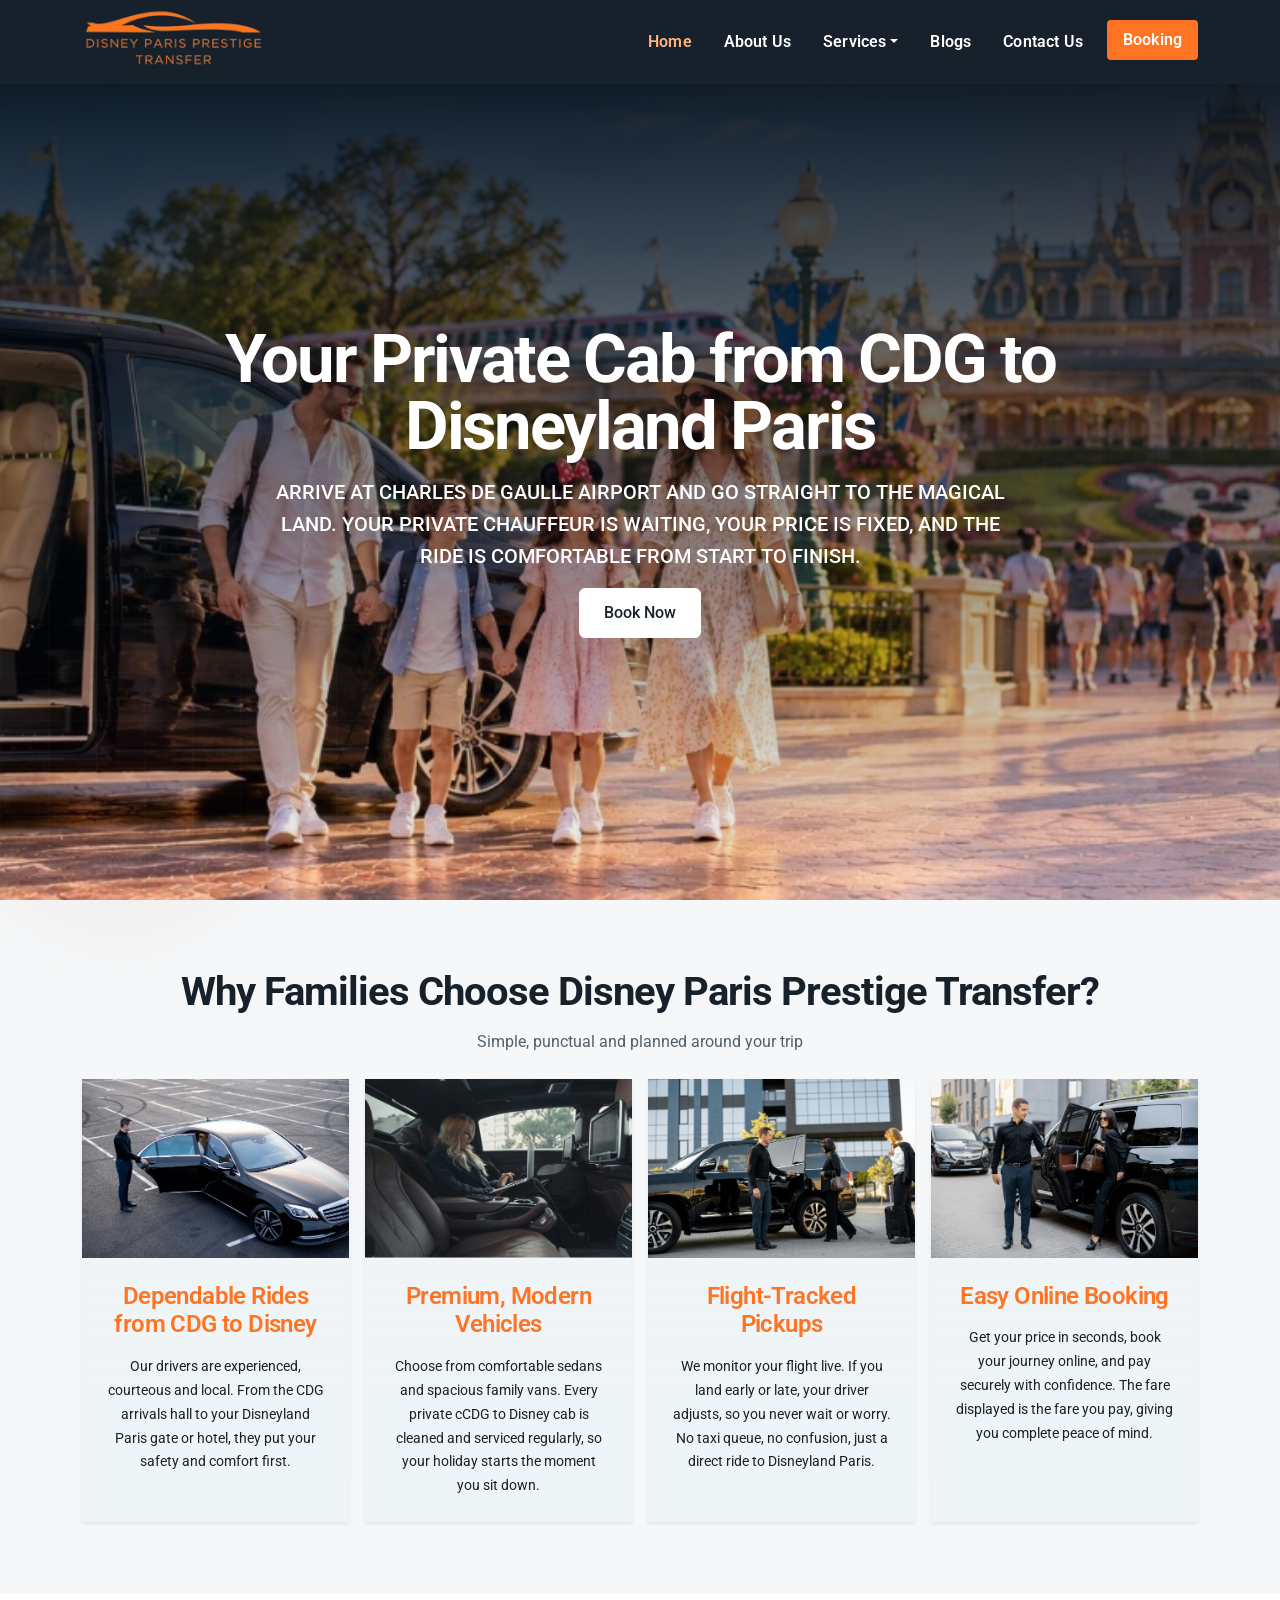
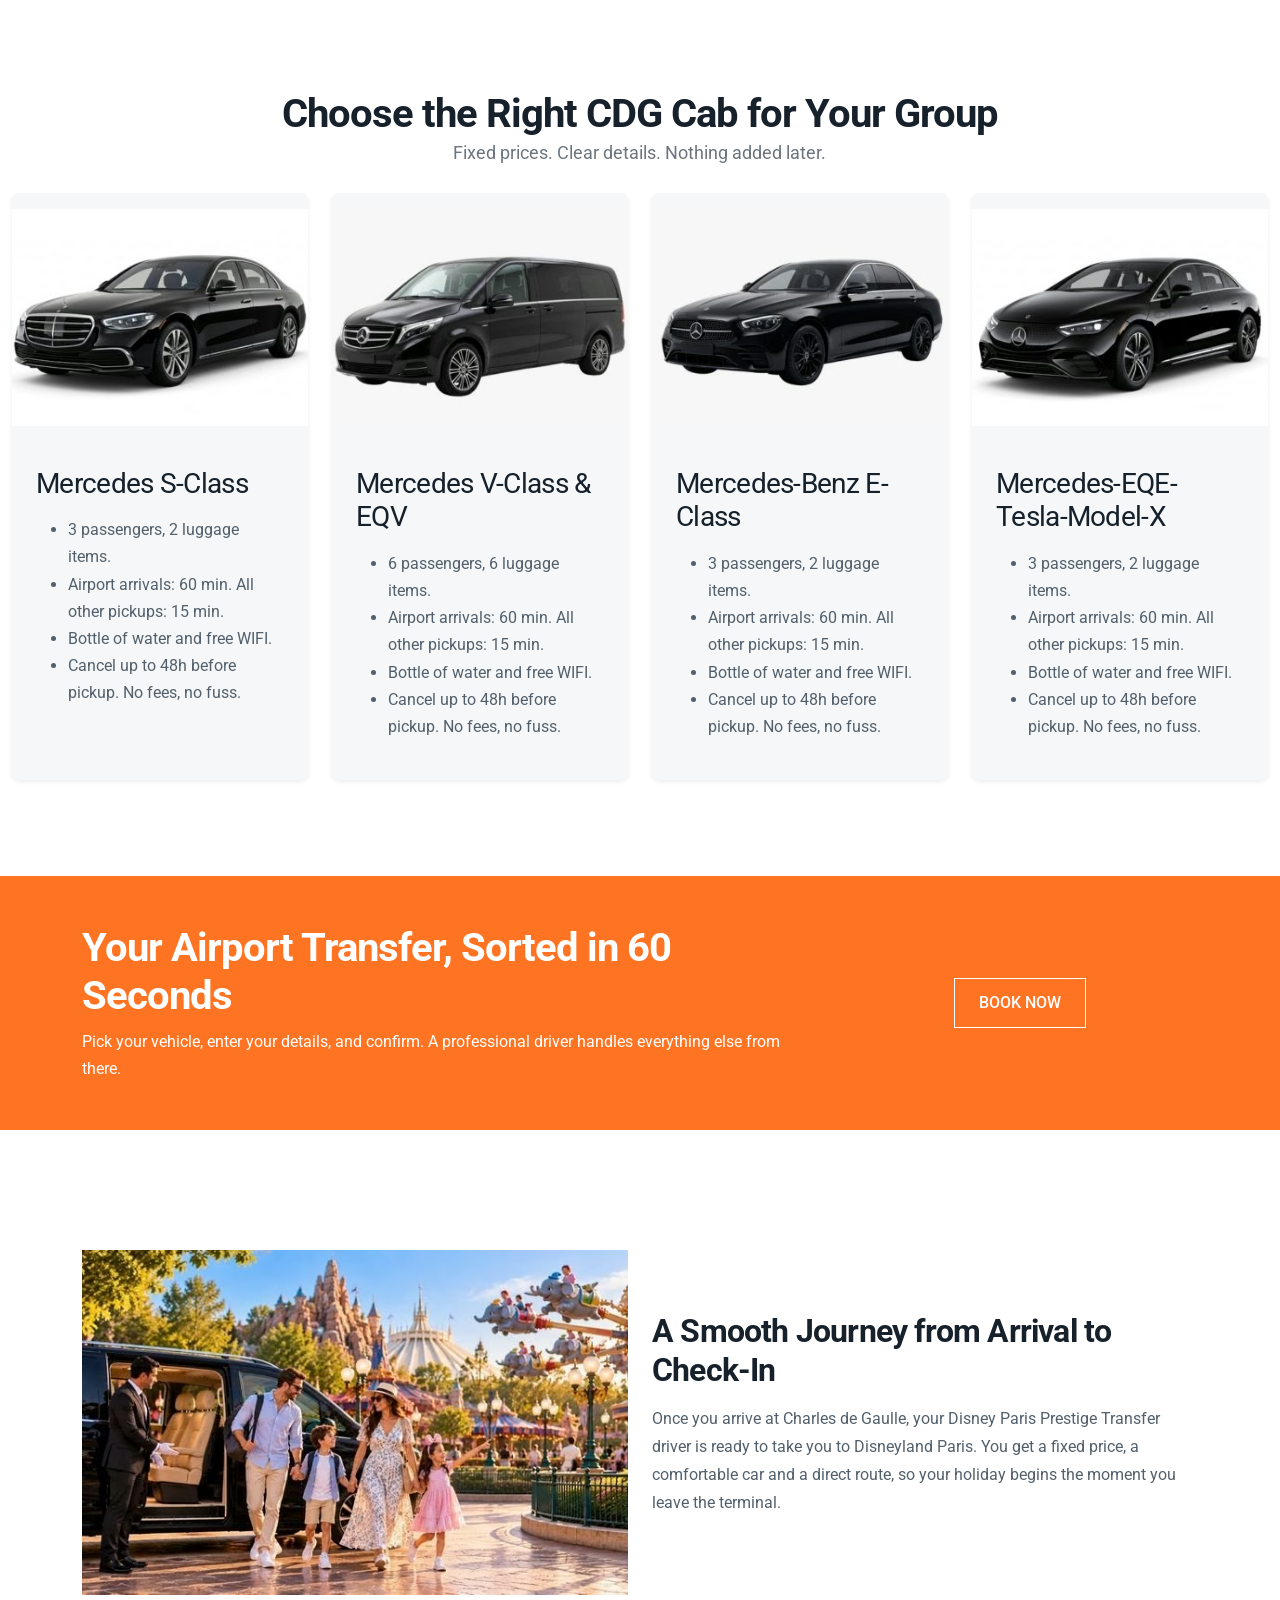
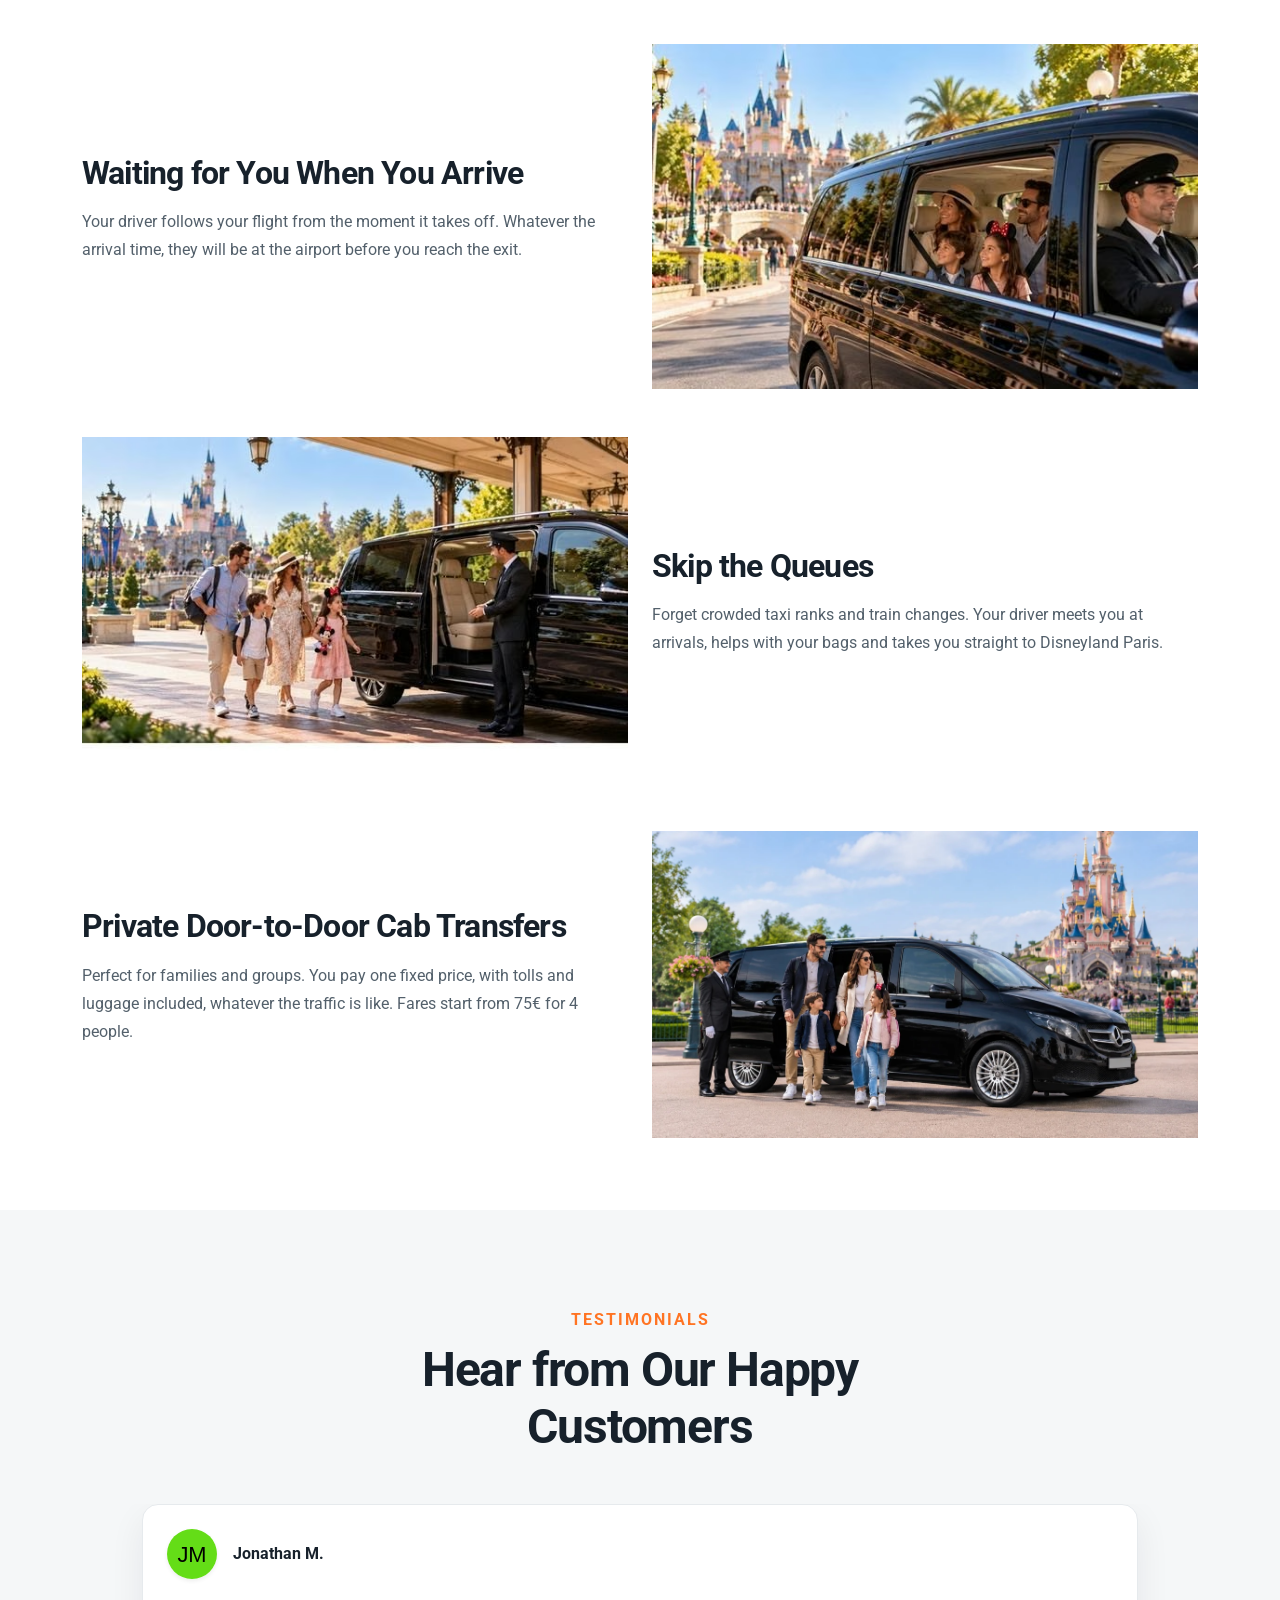
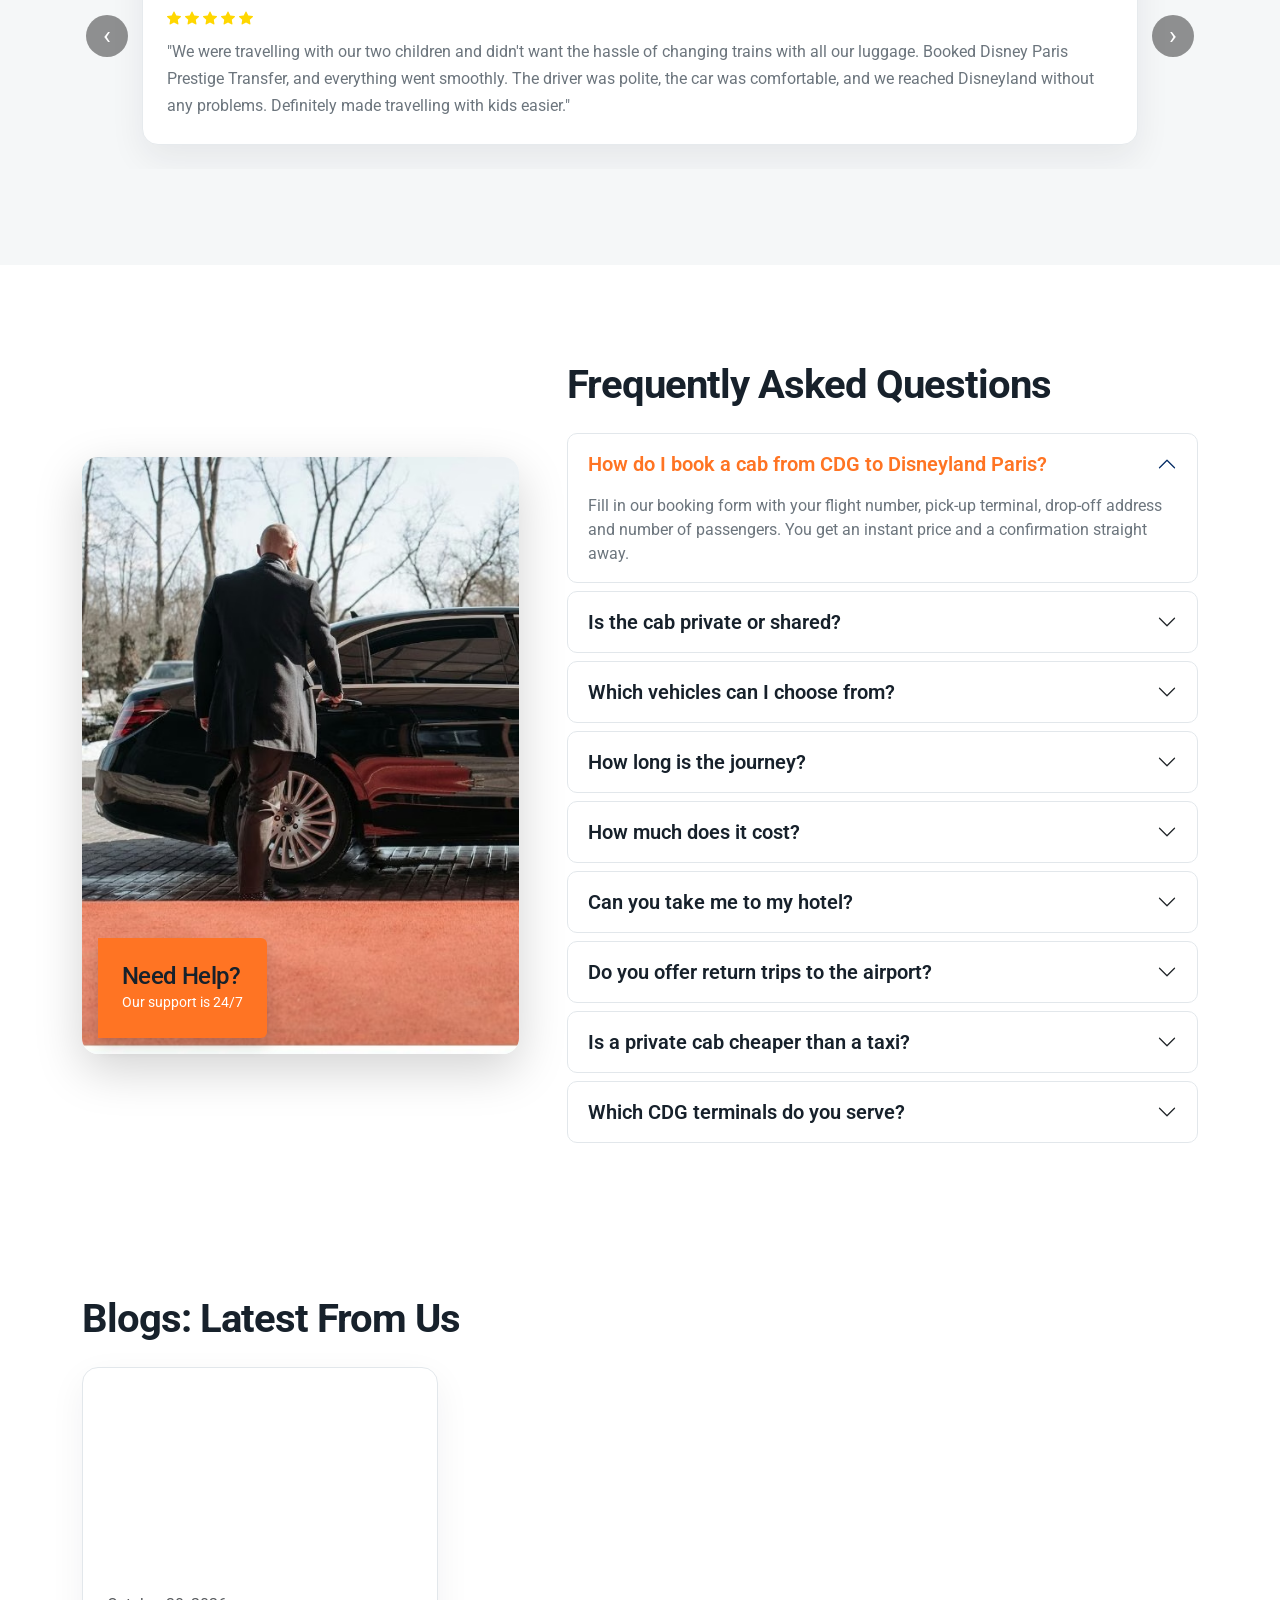
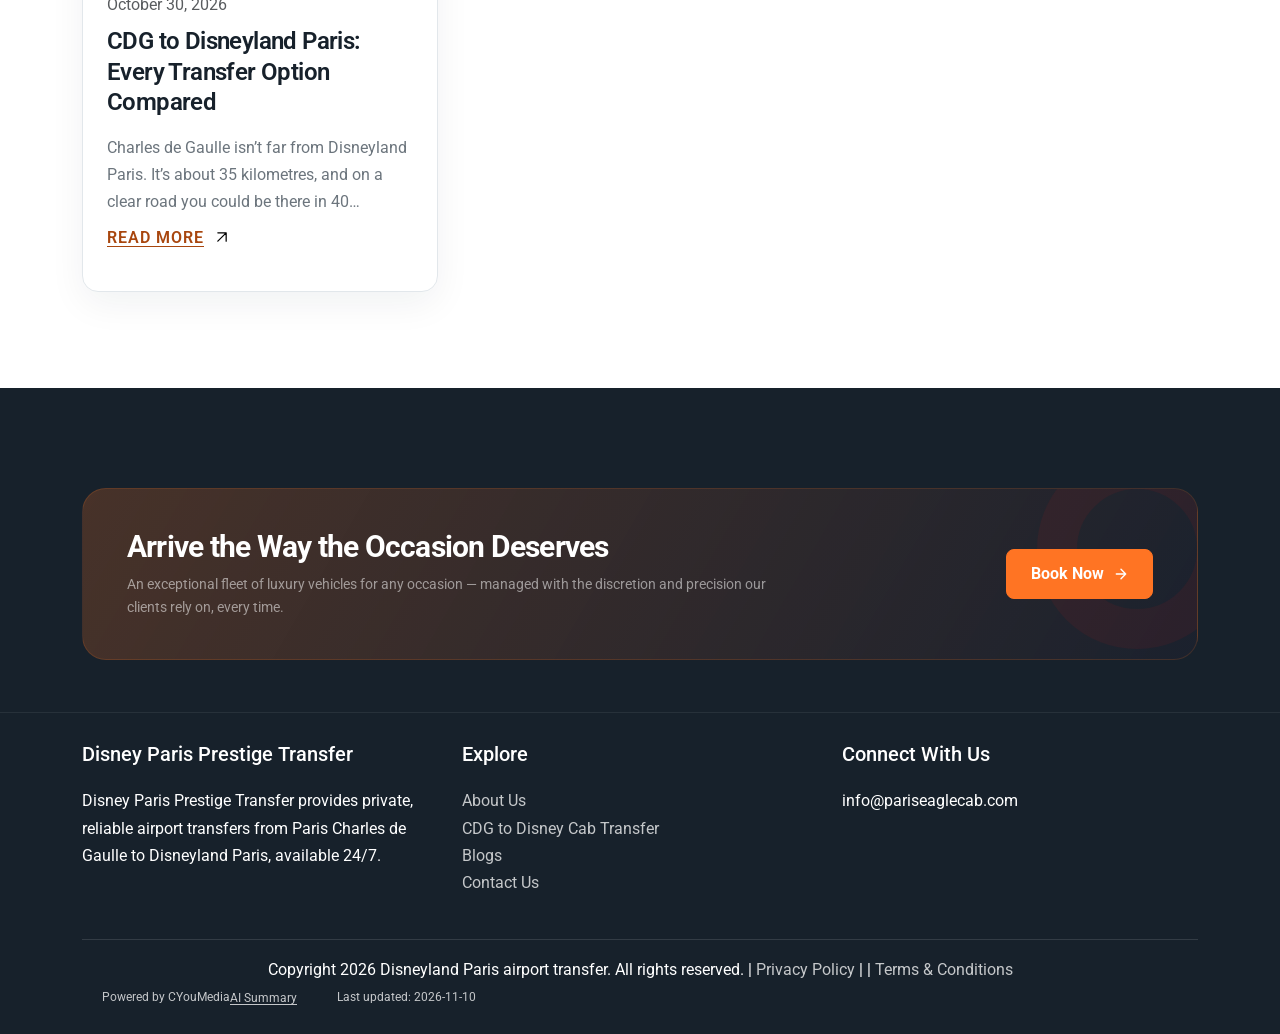
==== index.html @ 7c9b3eb7 "updated" ====
<!DOCTYPE html>
<html lang="en-US">
<head><link as="image" fetchpriority="high" imagesizes="100vw" imagesrcset="images/dl_7bad09ebac6b.avif 200w" rel="preload" type="image/avif"/>
<meta charset="utf-8"/>
<meta content="IE=edge" http-equiv="X-UA-Compatible"/>
<meta content="width=device-width, minimum-scale=1.0, initial-scale=1, shrink-to-fit=no" name="viewport"/>
<meta content="#ff7423" name="theme-color"/>
<link href="assets/media/542a4e6fe5c3.png" rel="icon" sizes="32x32"/>
<meta content="index, follow, max-image-preview:large, max-snippet:-1, max-video-preview:-1" name="robots"/>
<!-- This site is optimized with the Yoast SEO plugin v28.1 - https://yoast.com/product/yoast-seo-wordpress/ -->
<title>Disney Paris Prestige Transfer | CDG to Disneyland Paris</title>
<meta content="Book a private, fixed-price transfer from CDG Airport to Disneyland Paris. Flight-tracked pickups, premium vehicles, 24/7 support, fares from €75." name="description"/>
<meta content="2026-11-03T05:02:23+00:00" property="article:modified_time"/>
<!-- / Yoast SEO plugin. -->
<link href="https://disneyparisprestigetransfer.com/wp-json/oembed/1.0/embed?url=https%3A%2F%2Fdisneyparisprestigetransfer.com%2F" rel="alternate" title="oEmbed (JSON)" type="application/json+oembed"/>
<link href="https://disneyparisprestigetransfer.com/wp-json/oembed/1.0/embed?url=https%3A%2F%2Fdisneyparisprestigetransfer.com%2F&amp;format=xml" rel="alternate" title="oEmbed (XML)" type="text/xml+oembed"/>
<style id="wp-img-auto-sizes-contain-inline-css" type="text/css">
img:is([sizes=auto i],[sizes^="auto," i]){contain-intrinsic-size:3000px 1500px}
/*# sourceURL=wp-img-auto-sizes-contain-inline-css */
</style>
<link href="assets/css/3e08a085d8a9.css" id="ht_ctc_main_css-css" media="all" rel="stylesheet" type="text/css"/>
<style id="ht_ctc_main_css-inline-css" type="text/css">
.ht_ctc_entry_animation{animation-duration:0.4s;animation-fill-mode:both;animation-delay:0s;animation-iteration-count:1}@keyframes ht_ctc_anim_corner{0%{opacity:0;transform:scale(0)}100%{opacity:1;transform:scale(1)}}.ht_ctc_an_entry_corner{animation-name:ht_ctc_anim_corner;animation-timing-function:cubic-bezier(0.25,1,0.5,1);transform-origin:bottom var(--side,right)}
/*# sourceURL=ht_ctc_main_css-inline-css */
</style>
<style id="wp-emoji-styles-inline-css" type="text/css">

	img.wp-smiley, img.emoji {
		display: inline !important;
		border: none !important;
		box-shadow: none !important;
		height: 1em !important;
		width: 1em !important;
		margin: 0 0.07em !important;
		vertical-align: -0.1em !important;
		background: none !important;
		padding: 0 !important;
	}
/*# sourceURL=wp-emoji-styles-inline-css */
</style>
<link href="assets/css/a0fd4d3f22b3.css" id="wp-block-library-css" media="all" rel="stylesheet" type="text/css"/>
<style id="classic-theme-styles-inline-css" type="text/css">
/*! This file is auto-generated */
.wp-block-button__link{color:#fff;background-color:#32373c;border-radius:9999px;box-shadow:none;text-decoration:none;padding:calc(.667em + 2px) calc(1.333em + 2px);font-size:1.125em}.wp-block-file__button{background:#32373c;color:#fff;text-decoration:none}
/*# sourceURL=/wp-includes/css/classic-themes.min.css */
</style>
<link href="assets/css/386fbb57d359.css" id="hostinger-reach-subscription-block-css" media="all" rel="stylesheet" type="text/css"/>
<style id="global-styles-inline-css" type="text/css">
:root{--wp--preset--aspect-ratio--square: 1;--wp--preset--aspect-ratio--4-3: 4/3;--wp--preset--aspect-ratio--3-4: 3/4;--wp--preset--aspect-ratio--3-2: 3/2;--wp--preset--aspect-ratio--2-3: 2/3;--wp--preset--aspect-ratio--16-9: 16/9;--wp--preset--aspect-ratio--9-16: 9/16;--wp--preset--color--black: #000000;--wp--preset--color--cyan-bluish-gray: #abb8c3;--wp--preset--color--white: #ffffff;--wp--preset--color--pale-pink: #f78da7;--wp--preset--color--vivid-red: #cf2e2e;--wp--preset--color--luminous-vivid-orange: #ff6900;--wp--preset--color--luminous-vivid-amber: #fcb900;--wp--preset--color--light-green-cyan: #7bdcb5;--wp--preset--color--vivid-green-cyan: #00d084;--wp--preset--color--pale-cyan-blue: #8ed1fc;--wp--preset--color--vivid-cyan-blue: #0693e3;--wp--preset--color--vivid-purple: #9b51e0;--wp--preset--gradient--vivid-cyan-blue-to-vivid-purple: linear-gradient(135deg,rgb(6,147,227) 0%,rgb(155,81,224) 100%);--wp--preset--gradient--light-green-cyan-to-vivid-green-cyan: linear-gradient(135deg,rgb(122,220,180) 0%,rgb(0,208,130) 100%);--wp--preset--gradient--luminous-vivid-amber-to-luminous-vivid-orange: linear-gradient(135deg,rgb(252,185,0) 0%,rgb(255,105,0) 100%);--wp--preset--gradient--luminous-vivid-orange-to-vivid-red: linear-gradient(135deg,rgb(255,105,0) 0%,rgb(207,46,46) 100%);--wp--preset--gradient--very-light-gray-to-cyan-bluish-gray: linear-gradient(135deg,rgb(238,238,238) 0%,rgb(169,184,195) 100%);--wp--preset--gradient--cool-to-warm-spectrum: linear-gradient(135deg,rgb(74,234,220) 0%,rgb(151,120,209) 20%,rgb(207,42,186) 40%,rgb(238,44,130) 60%,rgb(251,105,98) 80%,rgb(254,248,76) 100%);--wp--preset--gradient--blush-light-purple: linear-gradient(135deg,rgb(255,206,236) 0%,rgb(152,150,240) 100%);--wp--preset--gradient--blush-bordeaux: linear-gradient(135deg,rgb(254,205,165) 0%,rgb(254,45,45) 50%,rgb(107,0,62) 100%);--wp--preset--gradient--luminous-dusk: linear-gradient(135deg,rgb(255,203,112) 0%,rgb(199,81,192) 50%,rgb(65,88,208) 100%);--wp--preset--gradient--pale-ocean: linear-gradient(135deg,rgb(255,245,203) 0%,rgb(182,227,212) 50%,rgb(51,167,181) 100%);--wp--preset--gradient--electric-grass: linear-gradient(135deg,rgb(202,248,128) 0%,rgb(113,206,126) 100%);--wp--preset--gradient--midnight: linear-gradient(135deg,rgb(2,3,129) 0%,rgb(40,116,252) 100%);--wp--preset--font-size--small: 13px;--wp--preset--font-size--medium: 20px;--wp--preset--font-size--large: 36px;--wp--preset--font-size--x-large: 42px;--wp--preset--spacing--20: 0.44rem;--wp--preset--spacing--30: 0.67rem;--wp--preset--spacing--40: 1rem;--wp--preset--spacing--50: 1.5rem;--wp--preset--spacing--60: 2.25rem;--wp--preset--spacing--70: 3.38rem;--wp--preset--spacing--80: 5.06rem;--wp--preset--shadow--natural: 6px 6px 9px rgba(0, 0, 0, 0.2);--wp--preset--shadow--deep: 12px 12px 50px rgba(0, 0, 0, 0.4);--wp--preset--shadow--sharp: 6px 6px 0px rgba(0, 0, 0, 0.2);--wp--preset--shadow--outlined: 6px 6px 0px -3px rgb(255, 255, 255), 6px 6px rgb(0, 0, 0);--wp--preset--shadow--crisp: 6px 6px 0px rgb(0, 0, 0);}:where(.is-layout-flex){gap: 0.5em;}:where(.is-layout-grid){gap: 0.5em;}body .is-layout-flex{display: flex;}.is-layout-flex{flex-wrap: wrap;align-items: center;}.is-layout-flex > :is(*, div){margin: 0;}body .is-layout-grid{display: grid;}.is-layout-grid > :is(*, div){margin: 0;}:where(.wp-block-columns.is-layout-flex){gap: 2em;}:where(.wp-block-columns.is-layout-grid){gap: 2em;}:where(.wp-block-post-template.is-layout-flex){gap: 1.25em;}:where(.wp-block-post-template.is-layout-grid){gap: 1.25em;}.has-black-color{color: var(--wp--preset--color--black) !important;}.has-cyan-bluish-gray-color{color: var(--wp--preset--color--cyan-bluish-gray) !important;}.has-white-color{color: var(--wp--preset--color--white) !important;}.has-pale-pink-color{color: var(--wp--preset--color--pale-pink) !important;}.has-vivid-red-color{color: var(--wp--preset--color--vivid-red) !important;}.has-luminous-vivid-orange-color{color: var(--wp--preset--color--luminous-vivid-orange) !important;}.has-luminous-vivid-amber-color{color: var(--wp--preset--color--luminous-vivid-amber) !important;}.has-light-green-cyan-color{color: var(--wp--preset--color--light-green-cyan) !important;}.has-vivid-green-cyan-color{color: var(--wp--preset--color--vivid-green-cyan) !important;}.has-pale-cyan-blue-color{color: var(--wp--preset--color--pale-cyan-blue) !important;}.has-vivid-cyan-blue-color{color: var(--wp--preset--color--vivid-cyan-blue) !important;}.has-vivid-purple-color{color: var(--wp--preset--color--vivid-purple) !important;}.has-black-background-color{background-color: var(--wp--preset--color--black) !important;}.has-cyan-bluish-gray-background-color{background-color: var(--wp--preset--color--cyan-bluish-gray) !important;}.has-white-background-color{background-color: var(--wp--preset--color--white) !important;}.has-pale-pink-background-color{background-color: var(--wp--preset--color--pale-pink) !important;}.has-vivid-red-background-color{background-color: var(--wp--preset--color--vivid-red) !important;}.has-luminous-vivid-orange-background-color{background-color: var(--wp--preset--color--luminous-vivid-orange) !important;}.has-luminous-vivid-amber-background-color{background-color: var(--wp--preset--color--luminous-vivid-amber) !important;}.has-light-green-cyan-background-color{background-color: var(--wp--preset--color--light-green-cyan) !important;}.has-vivid-green-cyan-background-color{background-color: var(--wp--preset--color--vivid-green-cyan) !important;}.has-pale-cyan-blue-background-color{background-color: var(--wp--preset--color--pale-cyan-blue) !important;}.has-vivid-cyan-blue-background-color{background-color: var(--wp--preset--color--vivid-cyan-blue) !important;}.has-vivid-purple-background-color{background-color: var(--wp--preset--color--vivid-purple) !important;}.has-black-border-color{border-color: var(--wp--preset--color--black) !important;}.has-cyan-bluish-gray-border-color{border-color: var(--wp--preset--color--cyan-bluish-gray) !important;}.has-white-border-color{border-color: var(--wp--preset--color--white) !important;}.has-pale-pink-border-color{border-color: var(--wp--preset--color--pale-pink) !important;}.has-vivid-red-border-color{border-color: var(--wp--preset--color--vivid-red) !important;}.has-luminous-vivid-orange-border-color{border-color: var(--wp--preset--color--luminous-vivid-orange) !important;}.has-luminous-vivid-amber-border-color{border-color: var(--wp--preset--color--luminous-vivid-amber) !important;}.has-light-green-cyan-border-color{border-color: var(--wp--preset--color--light-green-cyan) !important;}.has-vivid-green-cyan-border-color{border-color: var(--wp--preset--color--vivid-green-cyan) !important;}.has-pale-cyan-blue-border-color{border-color: var(--wp--preset--color--pale-cyan-blue) !important;}.has-vivid-cyan-blue-border-color{border-color: var(--wp--preset--color--vivid-cyan-blue) !important;}.has-vivid-purple-border-color{border-color: var(--wp--preset--color--vivid-purple) !important;}.has-vivid-cyan-blue-to-vivid-purple-gradient-background{background: var(--wp--preset--gradient--vivid-cyan-blue-to-vivid-purple) !important;}.has-light-green-cyan-to-vivid-green-cyan-gradient-background{background: var(--wp--preset--gradient--light-green-cyan-to-vivid-green-cyan) !important;}.has-luminous-vivid-amber-to-luminous-vivid-orange-gradient-background{background: var(--wp--preset--gradient--luminous-vivid-amber-to-luminous-vivid-orange) !important;}.has-luminous-vivid-orange-to-vivid-red-gradient-background{background: var(--wp--preset--gradient--luminous-vivid-orange-to-vivid-red) !important;}.has-very-light-gray-to-cyan-bluish-gray-gradient-background{background: var(--wp--preset--gradient--very-light-gray-to-cyan-bluish-gray) !important;}.has-cool-to-warm-spectrum-gradient-background{background: var(--wp--preset--gradient--cool-to-warm-spectrum) !important;}.has-blush-light-purple-gradient-background{background: var(--wp--preset--gradient--blush-light-purple) !important;}.has-blush-bordeaux-gradient-background{background: var(--wp--preset--gradient--blush-bordeaux) !important;}.has-luminous-dusk-gradient-background{background: var(--wp--preset--gradient--luminous-dusk) !important;}.has-pale-ocean-gradient-background{background: var(--wp--preset--gradient--pale-ocean) !important;}.has-electric-grass-gradient-background{background: var(--wp--preset--gradient--electric-grass) !important;}.has-midnight-gradient-background{background: var(--wp--preset--gradient--midnight) !important;}.has-small-font-size{font-size: var(--wp--preset--font-size--small) !important;}.has-medium-font-size{font-size: var(--wp--preset--font-size--medium) !important;}.has-large-font-size{font-size: var(--wp--preset--font-size--large) !important;}.has-x-large-font-size{font-size: var(--wp--preset--font-size--x-large) !important;}
:where(.wp-block-post-template.is-layout-flex){gap: 1.25em;}:where(.wp-block-post-template.is-layout-grid){gap: 1.25em;}
:where(.wp-block-term-template.is-layout-flex){gap: 1.25em;}:where(.wp-block-term-template.is-layout-grid){gap: 1.25em;}
:where(.wp-block-columns.is-layout-flex){gap: 2em;}:where(.wp-block-columns.is-layout-grid){gap: 2em;}
:root :where(.wp-block-pullquote){font-size: 1.5em;line-height: 1.6;}
/*# sourceURL=global-styles-inline-css */
</style>
<link href="assets/css/28e4bacf16ab.css" id="contact-form-7-css" media="all" rel="stylesheet" type="text/css"/>
<link href="assets/css/0710e02f9a86.css" id="bootstrap-css-css" media="all" rel="stylesheet" type="text/css"/>
<link href="assets/css/cef2a3185101.css" id="aos-css-css" media="all" rel="stylesheet" type="text/css"/>
<link href="assets/css/c2e49b80783c.css" id="owl-carousel-css-css" media="all" rel="stylesheet" type="text/css"/>
<link href="assets/css/abaeda034649.css" id="owl-theme-default-css" media="all" rel="stylesheet" type="text/css"/>
<link href="assets/css/89563f12f903.css" id="base-css-css" media="all" rel="stylesheet" type="text/css"/>
<link href="assets/css/b5af59549f97.css" id="main-style-css" media="all" rel="stylesheet" type="text/css"/>
<link href="https://disneyparisprestigetransfer.com/wp-json/" rel="https://api.w.org/"/><link href="https://disneyparisprestigetransfer.com/wp-json/wp/v2/pages/76" rel="alternate" title="JSON" type="application/json"/><link href="https://disneyparisprestigetransfer.com/xmlrpc.php?rsd" rel="EditURI" title="RSD" type="application/rsd+xml"/>
<meta content="WordPress 6.9.11" name="generator"/>
<link href="https://disneyparisprestigetransfer.com/" rel="shortlink"/>
<meta content="https://disneyparisprestigetransfer.com/" name="og:url"/><meta content="Elementor 4.3.6; features: e_font_icon_svg, additional_custom_breakpoints; settings: css_print_method-external, google_font-enabled, font_display-swap" name="generator"/>
<style>
				.e-con.e-parent:nth-of-type(n+4):not(.e-lazyloaded):not(.e-no-lazyload),
				.e-con.e-parent:nth-of-type(n+4):not(.e-lazyloaded):not(.e-no-lazyload) * {
					background-image: none !important;
				}
				@media screen and (max-height: 1024px) {
					.e-con.e-parent:nth-of-type(n+3):not(.e-lazyloaded):not(.e-no-lazyload),
					.e-con.e-parent:nth-of-type(n+3):not(.e-lazyloaded):not(.e-no-lazyload) * {
						background-image: none !important;
					}
				}
				@media screen and (max-height: 640px) {
					.e-con.e-parent:nth-of-type(n+2):not(.e-lazyloaded):not(.e-no-lazyload),
					.e-con.e-parent:nth-of-type(n+2):not(.e-lazyloaded):not(.e-no-lazyload) * {
						background-image: none !important;
					}
				}
			</style>
<link href="assets/media/b298378da982.png" rel="icon" sizes="32x32"/>
<link href="assets/media/06e483ebc902.png" rel="icon" sizes="192x192"/>
<link href="assets/media/810247063a4e.png" rel="apple-touch-icon"/>
<meta content="https://disneyparisprestigetransfer.com/wp-content/uploads/2026/03/cropped-favicon-270x270.png" name="msapplication-TileImage"/>
<style id="kirki-inline-styles"></style><style id="ceyou-static-reveal">[data-animation-role],[data-animation-role] *{opacity:1!important;transform:none!important;visibility:visible!important;}img[data-src],img[data-image]{opacity:1!important;visibility:visible!important;}.main-content{opacity:1!important;}.main-content .shopify-section{display:inherit!important;}[data-slider] [data-slider-track]{transform:none!important;width:auto!important;}[data-slider]:not([data-slider-strip]) [data-slide]{float:none!important;width:100%!important;}[data-slider-strip] [data-slider-track]{display:flex!important;flex-wrap:nowrap!important;overflow-x:auto;scroll-snap-type:x mandatory;gap:var(--ceyou-gap,0px);scrollbar-width:none;}[data-slider-strip] [data-slider-track]::-webkit-scrollbar{display:none;}[data-slider-strip] [data-slide]{flex:0 0 calc((100% - (var(--ceyou-per-view,1) - 1) * var(--ceyou-gap,0px)) / var(--ceyou-per-view,1))!important;width:auto!important;max-width:none!important;float:none!important;scroll-snap-align:start;}[data-slider-strip] [data-slider-dots]{display:none!important;}</style><link href="https://disneyparisprestigetransfer.com/" rel="canonical"/><meta content="Disney Paris Prestige Transfer | CDG to Disneyland Paris" property="og:title"/><meta content="Disney Paris Prestige Transfer | CDG to Disneyland Paris" name="twitter:title"/><meta content="Book a private, fixed-price transfer from CDG Airport to Disneyland Paris. Flight-tracked pickups, premium vehicles, 24/7 support, fares from €75." property="og:description"/><meta content="Book a private, fixed-price transfer from CDG Airport to Disneyland Paris. Flight-tracked pickups, premium vehicles, 24/7 support, fares from €75." name="twitter:description"/><meta content="website" property="og:type"/><meta content="https://disneyparisprestigetransfer.com/" property="og:url"/><meta content="summary_large_image" name="twitter:card"/><meta content="https://disneyparisprestigetransfer.com/images/og/dl_9cd0169eb1dc.jpg" property="og:image"/><meta content="https://disneyparisprestigetransfer.com/images/og/dl_9cd0169eb1dc.jpg" name="twitter:image"/><style data-ceyou-aeo="">/* ceyou-aeo-footer-guard */
.ceyou-aeo { position: relative; display: inline-block; vertical-align: middle;
  flex: 0 0 auto; margin: 0; }
.powered-by-cyoumedia { position: relative; }
.powered-by-cyoumedia > .ceyou-aeo { position: static; }
.ceyou-aeo-host { position: relative; }
.ceyou-aeo-host > .ceyou-aeo { position: static; }
.ceyou-aeo-link { display: inline-block; cursor: pointer; list-style: none;
  color: inherit; opacity: .75; font-size: 12px; line-height: 1;
  text-decoration: underline; text-underline-offset: .15em; transition: opacity .15s; }
.ceyou-aeo-link::-webkit-details-marker { display: none; }
.ceyou-aeo-link:hover, .ceyou-aeo[open] > .ceyou-aeo-link { opacity: 1; }
.ceyou-aeo-panel { position: absolute; top: auto; bottom: calc(100% + .6rem); right: 0;
  width: min(340px, 82vw); padding: .9rem 1.1rem .95rem;
  background: var(--card, var(--surface, var(--background, #ffffff)));
  color: var(--card-foreground, var(--foreground, var(--text, #111111)));
  border: 1px solid rgba(128,128,128,.22); border-radius: 10px;
  box-shadow: 0 16px 38px rgba(0,0,0,.32); z-index: 1200; text-align: left; }
.ceyou-aeo-panel ul { margin: 0; padding-left: 1.15rem; display: flex;
  flex-direction: column; gap: .45rem; list-style: disc; }
.ceyou-aeo-panel li { font-size: .9rem; line-height: 1.45; opacity: .92; }
</style><style data-ceyou-interactivity="">
/* ceyou-interactivity-css:v1 — state styles for the interactivity bundle */
.nav-open{overflow:hidden;}
.nav-menu.is-open,.navbar-collapse.is-open,.site-nav.is-open,#mySidenav.is-open{display:block;}
.ceyou-force-nav{display:flex!important;flex-direction:column;gap:.5rem;}
.js-slider{position:relative;overflow:hidden;}
.js-slider .slide,.js-slider .carousel-item,.js-slider .slider-item,.js-slider [data-slide]{display:none;}
.js-slider .slide.is-active,.js-slider .carousel-item.is-active,.js-slider .slider-item.is-active,.js-slider [data-slide].is-active{display:block;animation:ceyou-fade .4s ease;}
.js-slider [data-slide]:not(.is-active){display:none!important;}
.js-slider [data-slide]{float:none;width:100%;max-width:none;}
.js-slider [data-slider-track]{transform:none!important;width:auto!important;}
[data-slider] [data-slider-track]{transform:none!important;width:auto!important;}[data-slider]:not([data-slider-strip]) [data-slide]{float:none!important;width:100%!important;}[data-slider-strip] [data-slider-track]{display:flex!important;flex-wrap:nowrap!important;overflow-x:auto;scroll-snap-type:x mandatory;gap:var(--ceyou-gap,0px);scrollbar-width:none;}[data-slider-strip] [data-slider-track]::-webkit-scrollbar{display:none;}[data-slider-strip] [data-slide]{flex:0 0 calc((100% - (var(--ceyou-per-view,1) - 1) * var(--ceyou-gap,0px)) / var(--ceyou-per-view,1))!important;width:auto!important;max-width:none!important;float:none!important;scroll-snap-align:start;}[data-slider-strip] [data-slider-dots]{display:none!important;}
@keyframes ceyou-fade{from{opacity:.4}to{opacity:1}}
.slider-prev,.slider-next{position:absolute;top:50%;transform:translateY(-50%);z-index:2;border:0;cursor:pointer;width:42px;height:42px;border-radius:50%;background:rgba(17,17,17,.45);color:#fff;font-size:1.6rem;line-height:1;display:flex;align-items:center;justify-content:center;}
.slider-prev{left:12px;}.slider-next{right:12px;}
.slider-prev:hover,.slider-next:hover{background:rgba(17,17,17,.7);}
.slider-dots{position:absolute;left:0;right:0;bottom:12px;display:flex;gap:8px;justify-content:center;z-index:2;}
.slider-dots button{width:10px;height:10px;padding:0;border:0;border-radius:50%;background:rgba(255,255,255,.55);cursor:pointer;}
.slider-dots button.is-active{background:#fff;}
.modal{display:none;position:fixed;inset:0;z-index:1000;align-items:center;justify-content:center;background:rgba(0,0,0,.6);padding:1rem;}
.modal.is-open{display:flex;}
.modal-open{overflow:hidden;}
.ceyou-lightbox{display:none;position:fixed;inset:0;z-index:1100;background:rgba(0,0,0,.85);cursor:zoom-out;}
.ceyou-lightbox.is-open{display:flex;align-items:center;justify-content:center;padding:2vmin;}
.ceyou-lightbox img{max-width:96vw;max-height:96vh;object-fit:contain;}
.ceyou-toasts{position:fixed;left:50%;bottom:24px;transform:translateX(-50%);z-index:1200;display:flex;flex-direction:column;gap:8px;pointer-events:none;}
.ceyou-toast{background:#111;color:#fff;padding:.7rem 1.1rem;border-radius:8px;font-size:.95rem;box-shadow:0 6px 24px rgba(0,0,0,.25);opacity:0;transform:translateY(12px);transition:opacity .3s,transform .3s;}
.ceyou-toast.is-visible{opacity:1;transform:translateY(0);}
.ceyou-field-error{display:block;color:#c0392b;font-size:.82rem;margin-top:.25rem;min-height:1em;}
.ceyou-invalid{border-color:#c0392b!important;outline-color:#c0392b;}
.ceyou-hp{position:absolute!important;left:-9999px!important;top:auto!important;width:1px!important;height:1px!important;overflow:hidden!important;}
.ceyou-cart-drawer{position:fixed;top:0;right:0;height:100%;width:min(360px,90vw);background:#fff;color:#111;box-shadow:-8px 0 28px rgba(0,0,0,.2);transform:translateX(100%);transition:transform .3s ease;z-index:1300;display:flex;flex-direction:column;}
.ceyou-cart-drawer.is-open{transform:translateX(0);}
.ceyou-cart-head{display:flex;align-items:center;justify-content:space-between;padding:1rem;border-bottom:1px solid #eee;}
.ceyou-cart-close{border:0;background:none;font-size:1.5rem;line-height:1;cursor:pointer;}
.ceyou-cart-items{flex:1;overflow:auto;padding:.5rem 1rem;}
.ceyou-cart-row{display:flex;align-items:center;gap:.5rem;padding:.5rem 0;border-bottom:1px solid #f1f1f1;}
.ceyou-cart-name{flex:1;}
.ceyou-cart-remove{border:0;background:none;cursor:pointer;color:#999;font-size:1.1rem;}
.ceyou-cart-empty{color:#888;}
.ceyou-cart-foot{padding:1rem;border-top:1px solid #eee;font-weight:600;}
@media(prefers-reduced-motion:reduce){.js-slider .is-active{animation:none;}.ceyou-toast{transition:none;}.ceyou-cart-drawer{transition:none;}}
.fade-in-up,.fade-in,.scroll-reveal,[data-reveal]{opacity:1;transform:none;}
@media(prefers-reduced-motion:no-preference){html.ceyou-reveal-ready .fade-in-up,html.ceyou-reveal-ready .fade-in,html.ceyou-reveal-ready .scroll-reveal,html.ceyou-reveal-ready [data-reveal]{opacity:0;animation:none;transition:opacity 300ms ease;will-change:opacity;}
html.ceyou-reveal-ready .fade-in-up.is-visible,html.ceyou-reveal-ready .fade-in.is-visible,html.ceyou-reveal-ready .scroll-reveal.is-visible,html.ceyou-reveal-ready [data-reveal].is-visible{opacity:1;}}
</style><meta content="image/jpeg" property="og:image:type"/><meta content="636" property="og:image:width"/><meta content="425" property="og:image:height"/><meta content="Dependable Rides from CDG to Disney" property="og:image:alt"/><meta content="Dependable Rides from CDG to Disney" name="twitter:image:alt"/><meta content="en_US" property="og:locale"/><script data-ceyou-file-nav>(function(){if(location.protocol!=='file:')return;function fix(a){var h=a.getAttribute('href');if(!h||/^([a-z][a-z0-9+.-]*:|\/|#)/i.test(h))return;var m=/^([^?#]*)(.*)$/.exec(h);if(m[1].slice(-1)!=='/')return;a.setAttribute('href',m[1]+'index.html'+m[2]);}document.addEventListener('DOMContentLoaded',function(){var l=document.querySelectorAll('a[href]');for(var i=0;i<l.length;i++)fix(l[i]);});document.addEventListener('click',function(e){var a=e.target&&e.target.closest?e.target.closest('a[href]'):null;if(a)fix(a);},true);})();</script><link href="assets/css/site-refresh.css" rel="stylesheet" type="text/css"/></head>
<body class="home wp-singular page-template-default page page-id-76 wp-custom-logo wp-theme-cms-taxi-booking elementor-default elementor-kit-47">
<style>
.navbar .nav-item .nav-link {
  font-size: 1rem;
  text-transform: capitalize; 
  white-space: nowrap;
}
#menu-primary-menu li:last-child a {
    background-color: var(--brand);
    color: var(--white); 
    border-radius: .25rem;
    padding: .5rem 1rem;
    line-height: 1.5; 
}
#menu-primary-menu li:last-child a:hover {
    background-color: var(--white);
    color: var(--brand);  
}
	@media (max-width:991px) {
		.navbar-nav .dropdown-menu {
			text-align:center;
		}
	}
</style>
<header class="site-header position-fixed top-0 start-0 end-0" id="mainNav">
<nav class="navbar navbar-expand-lg py-0">
<div class="container">
<div class="navbar-brand">
<a aria-current="page" aria-label="disney paris prestige transfer" class="custom-logo-link" href="./" rel="home"><picture><source sizes="100vw" srcset="images/dl_7bad09ebac6b.avif 200w" type="image/avif"/><source sizes="100vw" srcset="images/dl_7bad09ebac6b.webp 200w" type="image/webp"/><img alt="disney paris prestige transfer" class="custom-logo" decoding="async" fetchpriority="high" height="70" loading="eager" referrerpolicy="no-referrer" src="images/dl_7bad09ebac6b.webp" width="200"/></picture></a> </div>
<button aria-controls="navbarSupportedContent" aria-expanded="false" aria-label="Toggle navigation" class="navbar-toggler p-1" data-bs-target="#navbarSupportedContent" data-bs-toggle="collapse" type="button">
<svg height="2em" viewbox="0 0 36 36" width="2em" xmlns="http://www.w3.org/2000/svg"><path class="clr-i-outline clr-i-outline-path-1" d="M32 29H4a1 1 0 0 1 0-2h28a1 1 0 0 1 0 2" fill="#fff"></path><path class="clr-i-outline clr-i-outline-path-2" d="M32 19H4a1 1 0 0 1 0-2h28a1 1 0 0 1 0 2" fill="#fff"></path><path class="clr-i-outline clr-i-outline-path-3" d="M32 9H4a1 1 0 0 1 0-2h28a1 1 0 0 1 0 2" fill="#fff"></path><path d="M0 0h36v36H0z" fill="none"></path></svg>
</button>
<div class="collapse navbar-collapse" id="navbarSupportedContent">
<ul class="navbar-nav ms-auto mb-2 mb-lg-0" id="menu-primary-menu"><li class="home-page menu-item menu-item-type-custom menu-item-object-custom current-menu-item current_page_item nav-item"><a class="nav-link" href="./">Home</a></li>
<li class="about-us menu-item menu-item-type-custom menu-item-object-custom nav-item"><a class="nav-link" href="about-us/">About Us</a></li>
<li class="menu-item menu-item-type-post_type menu-item-object-page menu-item-has-children nav-item dropdown"><a class="nav-link dropdown-toggle" data-bs-toggle="dropdown" href="services/">Services</a><ul class="dropdown-menu"><li class="menu-item menu-item-type-post_type menu-item-object-page nav-item"><a class="nav-link" href="cdg-to-disney-cab-transfer/">CDG to Disney Cab Transfer</a></li>
</ul>
</li>
<li class="blogs menu-item menu-item-type-post_type menu-item-object-page nav-item"><a class="nav-link" href="blogs/">Blogs</a></li>
<li class="menu-item menu-item-type-post_type menu-item-object-page nav-item"><a class="nav-link" href="contact-us/">Contact Us</a></li>
<li class="menu-item menu-item-type-custom menu-item-object-custom nav-item"><a class="nav-link" href="https://www.pariseaglecab.com/">Booking</a></li>
</ul>
</div>
</div>
</nav>
</header>
<main class="site-main" id="main-content">
<style>
    /* Mobile-First: Show Fallback Image as Background */
    .hero-video-container {
        background-image: image-set(url('assets/media/d18a30c5e75d.avif') type('image/avif'), url('assets/media/d18a30c5e75d.webp') type('image/webp'));
        background-size: cover;
        background-position: center;
        min-height: 80vh;
    }

    /* Desktop Logic */
    @media (min-width: 992px) {
        .hero-video-container { background-image: none; }
        .hero-video-desktop { display: block !important; }
    }

/*     .hero-video-desktop { display: none; } */
</style>
<div class="bg-dark homepage__header position-relative d-flex align-items-center text-center default__home__page overflow-hidden hero-video-container">
<video autoplay="" class="hero-video-desktop position-absolute top-0 start-0 w-100 h-100 object-fit-cover z-0" loop="" muted="" playsinline="" poster="images/poster_c7f3626f94b1.webp" preload="metadata">
<source src="assets/media/d18a30c5e75d.jpg" type="video/webm"/> </video>
<div class="position-absolute top-0 end-0 w-100 h-100 z-1" style="background: linear-gradient(180deg, var(--hyperfly-black, #030D17) 0%, rgba(var(--hyperfly-black-rgb, 3, 13, 23), 0) 100%);"></div>
<div class="container position-relative z-3 mb-5">
<div class="hero-content-wrapper">
<h1 class="text-white fw-bold ff-heading mb-0 display-4 mb-3 lh-1 aos-init aos-animate" data-aos="fade-up">
                Your Private Cab from CDG to Disneyland Paris            </h1>
<p class="fs-5 fw-medium text-white text-uppercase aos-init aos-animate" data-aos="fade-up" data-aos-delay="400">
                Arrive at Charles de Gaulle Airport and go straight to the magical land. Your private chauffeur is waiting, your price is fixed, and the ride is comfortable from start to finish.            </p>
<div class="text-start d-flex justify-content-center gap-3 flex-wrap aos-init aos-animate" data-aos="fade-up" data-aos-delay="500">
<a class="btn btn-white rounded px-4" href="https://www.pariseaglecab.com/">
                        Book Now                    </a>
</div>
</div>
</div>
</div>
<!-- 2::Why Choose Us -->
<div class="py-5 info__wrapper position-relative bg-light">
<div class="container position-relative z-3 py-sm-4">
<h2 class="text-dark fs-1 fw-bold mb-3 lh-1 text-center aos-init aos-animate" data-aos="fade-up">Why Families Choose Disney Paris Prestige Transfer?</h2><p class="text-center mb-4 aos-init aos-animate" data-aos="fade-up">Simple, punctual and planned around your trip</p><div class="row text-center justify-content-center g-3"><div class="col-md-6 col-lg-3 d-flex"><div class="info__card rounded-0 border-0 shadow-sm bg-gradient position-relative w-100 bg-white overflow-hidden aos-init aos-animate" data-aos="fade-up" data-aos-delay="100"><div class="info__card__thumbnail"><picture><source sizes="(max-width: 768px) 100vw, 1200px" srcset="images/dl_9cd0169eb1dc-400.avif 400w, images/dl_9cd0169eb1dc.avif 636w" type="image/avif"/><source sizes="(max-width: 768px) 100vw, 1200px" srcset="images/dl_9cd0169eb1dc-400.webp 400w, images/dl_9cd0169eb1dc.webp 636w" type="image/webp"/><img alt="Dependable Rides from CDG to Disney" class="img-fluid w-100 h-100 object-fit-contain" height="425" loading="lazy" referrerpolicy="no-referrer" src="images/dl_9cd0169eb1dc.webp" width="636"/></picture></div><div class="p-4"><h3 class="fw-semibold text-primary fs-4 mb-3">Dependable Rides from CDG to Disney</h3><p class="text-dark mb-0 small">Our drivers are experienced, courteous and local. From the CDG arrivals hall to your Disneyland Paris gate or hotel, they put your safety and comfort first.</p></div></div></div><div class="col-md-6 col-lg-3 d-flex"><div class="info__card rounded-0 border-0 shadow-sm bg-gradient position-relative w-100 bg-white overflow-hidden aos-init aos-animate" data-aos="fade-up" data-aos-delay="200"><div class="info__card__thumbnail"><picture><source sizes="(max-width: 768px) 100vw, 1200px" srcset="images/dl_49487ab8c95c-400.avif 400w, images/dl_49487ab8c95c.avif 636w" type="image/avif"/><source sizes="(max-width: 768px) 100vw, 1200px" srcset="images/dl_49487ab8c95c-400.webp 400w, images/dl_49487ab8c95c.webp 636w" type="image/webp"/><img alt="Premium, Modern Vehicles" class="img-fluid w-100 h-100 object-fit-contain" height="425" loading="lazy" referrerpolicy="no-referrer" src="images/dl_49487ab8c95c.webp" width="636"/></picture></div><div class="p-4"><h3 class="fw-semibold text-primary fs-4 mb-3">Premium, Modern Vehicles</h3><p class="text-dark mb-0 small">Choose from comfortable sedans and spacious family vans. Every private cCDG to Disney cab is cleaned and serviced regularly, so your holiday starts the moment you sit down.</p></div></div></div><div class="col-md-6 col-lg-3 d-flex"><div class="info__card rounded-0 border-0 shadow-sm bg-gradient position-relative w-100 bg-white overflow-hidden aos-init aos-animate" data-aos="fade-up" data-aos-delay="300"><div class="info__card__thumbnail"><picture><source sizes="(max-width: 768px) 100vw, 1200px" srcset="images/dl_f5eed1bbf4ec-400.avif 400w, images/dl_f5eed1bbf4ec.avif 636w" type="image/avif"/><source sizes="(max-width: 768px) 100vw, 1200px" srcset="images/dl_f5eed1bbf4ec-400.webp 400w, images/dl_f5eed1bbf4ec.webp 636w" type="image/webp"/><img alt="Flight-Tracked Pickups" class="img-fluid w-100 h-100 object-fit-contain" height="425" loading="lazy" referrerpolicy="no-referrer" src="images/dl_f5eed1bbf4ec.webp" width="636"/></picture></div><div class="p-4"><h3 class="fw-semibold text-primary fs-4 mb-3">Flight-Tracked Pickups</h3><p class="text-dark mb-0 small">We monitor your flight live. If you land early or late, your driver adjusts, so you never wait or worry. No taxi queue, no confusion, just a direct ride to Disneyland Paris.</p></div></div></div><div class="col-md-6 col-lg-3 d-flex"><div class="info__card rounded-0 border-0 shadow-sm bg-gradient position-relative w-100 bg-white overflow-hidden aos-init aos-animate" data-aos="fade-up" data-aos-delay="400"><div class="info__card__thumbnail"><picture><source sizes="(max-width: 768px) 100vw, 1200px" srcset="images/dl_350d02e4eb3c-400.avif 400w, images/dl_350d02e4eb3c.avif 636w" type="image/avif"/><source sizes="(max-width: 768px) 100vw, 1200px" srcset="images/dl_350d02e4eb3c-400.webp 400w, images/dl_350d02e4eb3c.webp 636w" type="image/webp"/><img alt="Easy Online Booking" class="img-fluid w-100 h-100 object-fit-contain" height="425" loading="lazy" referrerpolicy="no-referrer" src="images/dl_350d02e4eb3c.webp" width="636"/></picture></div><div class="p-4"><h3 class="fw-semibold text-primary fs-4 mb-3">Easy Online Booking</h3><p class="text-dark mb-0 small">Get your price in seconds, book your journey online, and pay securely with confidence. The fare displayed is the fare you pay, giving you complete peace of mind.</p></div></div></div></div> </div>
</div>
<!-- 2::Why Choose Us -->
<!-- WHAT WE OPPER START -->
<div class="py-5 position-relative bg-white">
<div class="container-fluid py-md-5" style="max-width:2000px">
<div class="col-lg-8 text-center mx-auto mb-4">
<h2 class="fs-1 fw-bold text-dark mb-0 aos-init aos-animate" data-aos="fade-right">
                    Choose the Right CDG Cab for Your Group                </h2>
<p class="text-secondary lead-sm aos-init aos-animate" data-aos="fade-left" data-aos-delay="200">
                    Fixed prices. Clear details. Nothing added later.                </p>
</div>
<div class="row g-4 justify-content-center">
<div class="col-md-6 col-lg-3">
<div class="service__card shadow-sm bg-light h-100 position-relative rounded-3 overflow-hidden border-0 transition-up aos-init aos-animate" data-aos="fade-up" data-aos-delay="200">
<div class="service__card__img position-relative overflow-hidden" style="height: 250px;">
<picture><source sizes="(max-width: 768px) 100vw, 1200px" srcset="images/dl_33ef171ff43a.avif 340w" type="image/avif"/><source sizes="(max-width: 768px) 100vw, 1200px" srcset="images/dl_33ef171ff43a.webp 340w" type="image/webp"/><img alt="Mercedes S-Class" class="w-100 h-100 object-fit-contain transition" height="250" loading="lazy" referrerpolicy="no-referrer" src="images/dl_33ef171ff43a.webp" width="340"/></picture>
</div>
<div class="p-4">
<h3 class="fs-3 fw-normal text-dark ff-heading mb-3">
                                        Mercedes S-Class                                    </h3>
<p class="text-muted small mb-3">
</p><ul class="pricing-list">
<li>3 passengers, 2 luggage items.</li>
<li>Airport arrivals: 60 min. All other pickups: 15 min.</li>
<li>Bottle of water and free WIFI.</li>
<li>Cancel up to 48h before pickup. No fees, no fuss.</li>
</ul>
</div>
</div>
</div>
<div class="col-md-6 col-lg-3">
<div class="service__card shadow-sm bg-light h-100 position-relative rounded-3 overflow-hidden border-0 transition-up aos-init aos-animate" data-aos="fade-up" data-aos-delay="400">
<div class="service__card__img position-relative overflow-hidden" style="height: 250px;">
<picture><source sizes="(max-width: 768px) 100vw, 1200px" srcset="images/dl_89afe6711714.avif 340w" type="image/avif"/><source sizes="(max-width: 768px) 100vw, 1200px" srcset="images/dl_89afe6711714.webp 340w" type="image/webp"/><img alt="Mercedes V-Class &amp; EQV" class="w-100 h-100 object-fit-contain transition" height="250" loading="lazy" referrerpolicy="no-referrer" src="images/dl_89afe6711714.webp" width="340"/></picture>
</div>
<div class="p-4">
<h3 class="fs-3 fw-normal text-dark ff-heading mb-3">
                                        Mercedes V-Class &amp; EQV                                    </h3>
<p class="text-muted small mb-3">
</p><ul class="pricing-list">
<li>6 passengers, 6 luggage items.</li>
<li>Airport arrivals: 60 min. All other pickups: 15 min.</li>
<li>Bottle of water and free WIFI.</li>
<li>Cancel up to 48h before pickup. No fees, no fuss.</li>
</ul>
</div>
</div>
</div>
<div class="col-md-6 col-lg-3">
<div class="service__card shadow-sm bg-light h-100 position-relative rounded-3 overflow-hidden border-0 transition-up aos-init aos-animate" data-aos="fade-up" data-aos-delay="600">
<div class="service__card__img position-relative overflow-hidden" style="height: 250px;">
<picture><source sizes="(max-width: 768px) 100vw, 1200px" srcset="images/dl_15968d129672.avif 340w" type="image/avif"/><source sizes="(max-width: 768px) 100vw, 1200px" srcset="images/dl_15968d129672.webp 340w" type="image/webp"/><img alt="Mercedes-Benz E-Class" class="w-100 h-100 object-fit-contain transition" height="250" loading="lazy" referrerpolicy="no-referrer" src="images/dl_15968d129672.webp" width="340"/></picture>
</div>
<div class="p-4">
<h3 class="fs-3 fw-normal text-dark ff-heading mb-3">
                                        Mercedes-Benz E-Class                                    </h3>
<p class="text-muted small mb-3">
</p><ul class="pricing-list">
<li>3 passengers, 2 luggage items.</li>
<li>Airport arrivals: 60 min. All other pickups: 15 min.</li>
<li>Bottle of water and free WIFI.</li>
<li>Cancel up to 48h before pickup. No fees, no fuss.</li>
</ul>
</div>
</div>
</div>
<div class="col-md-6 col-lg-3">
<div class="service__card shadow-sm bg-light h-100 position-relative rounded-3 overflow-hidden border-0 transition-up aos-init aos-animate" data-aos="fade-up" data-aos-delay="800">
<div class="service__card__img position-relative overflow-hidden" style="height: 250px;">
<picture><source sizes="(max-width: 768px) 100vw, 1200px" srcset="images/dl_b2862d6f584a.avif 340w" type="image/avif"/><source sizes="(max-width: 768px) 100vw, 1200px" srcset="images/dl_b2862d6f584a.webp 340w" type="image/webp"/><img alt="Mercedes EQE Tesla Model X" class="w-100 h-100 object-fit-contain transition" height="250" loading="lazy" referrerpolicy="no-referrer" src="images/dl_b2862d6f584a.webp" width="340"/></picture>
</div>
<div class="p-4">
<h3 class="fs-3 fw-normal text-dark ff-heading mb-3">
                                        Mercedes-EQE-Tesla-Model-X                                    </h3>
<p class="text-muted small mb-3">
</p><ul class="pricing-list">
<li>3 passengers, 2 luggage items.</li>
<li>Airport arrivals: 60 min. All other pickups: 15 min.</li>
<li>Bottle of water and free WIFI.</li>
<li>Cancel up to 48h before pickup. No fees, no fuss.</li>
</ul>
</div>
</div>
</div>
</div>
</div>
</div>
<style>
.transition-up { transition: transform 0.3s ease, box-shadow 0.3s ease; }
.transition-up:hover { transform: translateY(-10px); box-shadow: 0 1rem 3rem rgba(0,0,0,.175)!important; }
.bg-dark-gradient { background: linear-gradient(to top, rgba(0,0,0,0.8), transparent); }
.object-fit-cover { object-fit: cover; }
@media (min-width: 992px) {
    .border-start-lg { border-left: 2px solid #dee2e6!important; }
}
</style>
<!-- WHAT WE OPPER END -->
<div class="bg-primary py-5">
<div class="container">
<div class="row g-4">
<div class="col-md-8 col-xxl-8 text-center text-md-start">
<h2 class="fs-1 fw-bold text-white aos-init aos-animate" data-aos="fade-right">
					Your Airport Transfer, Sorted in 60 Seconds				</h2>
<p class="mb-0 text-white aos-init aos-animate" data-aos="fade-right" data-aos-delay="400">
                    Pick your vehicle, enter your details, and confirm. A professional driver handles everything else from there.                </p>
</div>
<div class="col-md-4 col-xxl-4 d-flex align-items-center justify-content-center aos-init aos-animate" data-aos="fade-left" data-aos-delay="500">
<a class="btn btn-outline-white text-uppercase rounded-0" href="https://www.pariseaglecab.com/">
					Book Now				</a>
</div>
</div>
</div>
</div>
<div class="booking-form-wrapper">
</div>
<div class="homepage-content py-5">
<div class="container py-md-4">
<article class="post-76 page type-page status-publish has-post-thumbnail hentry" id="page-76">
<div class="page-content">
<div class="wp-block-group gap-4 align-items-center mt-5 is-layout-grid wp-container-core-group-is-layout-9ab1b685 wp-block-group-is-layout-grid">
<figure class="wp-block-image size-full"><picture><source sizes="(max-width: 768px) 100vw, 1200px" srcset="images/dl_2a28c246e008-400.avif 400w, images/dl_2a28c246e008.avif 588w" type="image/avif"/><source sizes="(max-width: 768px) 100vw, 1200px" srcset="images/dl_2a28c246e008-400.webp 400w, images/dl_2a28c246e008.webp 588w" type="image/webp"/><img alt="Your Airport Transfer, Sorted in 60 Seconds" class="wp-image-23911" decoding="async" fetchpriority="high" height="372" loading="lazy" referrerpolicy="no-referrer" sizes="(max-width: 588px) 100vw, 588px" src="images/dl_2a28c246e008.webp" style="height: auto;" width="588"/></picture></figure>
<div class="wp-block-group"><div class="wp-block-group__inner-container is-layout-constrained wp-block-group-is-layout-constrained">
<h2 class="wp-block-heading"><strong>A Smooth Journey from Arrival to Check-In</strong></h2>
<p>Once you arrive at Charles de Gaulle, your Disney Paris Prestige Transfer driver is ready to take you to Disneyland Paris. You get a fixed price, a comfortable car and a direct route, so your holiday begins the moment you leave the terminal.</p>
</div></div>
</div>
<div class="wp-block-group gap-4 align-items-center mt-5 is-layout-grid wp-container-core-group-is-layout-9ab1b685 wp-block-group-is-layout-grid">
<div class="wp-block-group"><div class="wp-block-group__inner-container is-layout-constrained wp-block-group-is-layout-constrained">
<h2 class="wp-block-heading"><strong>Waiting for You When You Arrive</strong></h2>
<p>Your driver follows your flight from the moment it takes off. Whatever the arrival time, they will be at the airport before you reach the exit.</p>
</div></div>
<figure class="wp-block-image size-full"><picture><source sizes="(max-width: 768px) 100vw, 1200px" srcset="images/dl_acf8c3acef1c-400.avif 400w, images/dl_acf8c3acef1c.avif 588w" type="image/avif"/><source sizes="(max-width: 768px) 100vw, 1200px" srcset="images/dl_acf8c3acef1c-400.webp 400w, images/dl_acf8c3acef1c.webp 588w" type="image/webp"/><img alt="Waiting for You When You Arrive" class="wp-image-23913" decoding="async" height="372" loading="lazy" referrerpolicy="no-referrer" sizes="(max-width: 588px) 100vw, 588px" src="images/dl_acf8c3acef1c.webp" style="height: auto;" width="588"/></picture></figure>
</div>
<div class="wp-block-group gap-4 align-items-center mt-5 is-layout-grid wp-container-core-group-is-layout-9ab1b685 wp-block-group-is-layout-grid">
<figure class="wp-block-image size-full"><picture><source sizes="(max-width: 768px) 100vw, 1200px" srcset="images/dl_35cac53190ee-400.avif 400w, images/dl_35cac53190ee.avif 588w" type="image/avif"/><source sizes="(max-width: 768px) 100vw, 1200px" srcset="images/dl_35cac53190ee-400.webp 400w, images/dl_35cac53190ee.webp 588w" type="image/webp"/><img alt="Your Private Cab from CDG to Disneyland Paris" class="wp-image-23914" decoding="async" height="372" loading="lazy" referrerpolicy="no-referrer" sizes="(max-width: 588px) 100vw, 588px" src="images/dl_35cac53190ee.webp" style="height: auto;" width="588"/></picture></figure>
<div class="wp-block-group"><div class="wp-block-group__inner-container is-layout-constrained wp-block-group-is-layout-constrained">
<h2 class="wp-block-heading"><strong><strong>Skip the Queues</strong></strong></h2>
<p>Forget crowded taxi ranks and train changes. Your driver meets you at arrivals, helps with your bags and takes you straight to Disneyland Paris.</p>
</div></div>
</div>
<div class="wp-block-group gap-4 align-items-center mt-5 is-layout-grid wp-container-core-group-is-layout-9ab1b685 wp-block-group-is-layout-grid">
<div class="wp-block-group"><div class="wp-block-group__inner-container is-layout-constrained wp-block-group-is-layout-constrained">
<h2 class="wp-block-heading"><strong>Private Door-to-Door Cab Transfers</strong></h2>
<p>Perfect for families and groups. You pay one fixed price, with tolls and luggage included, whatever the traffic is like. Fares start from 75€ for 4 people.<br/></p>
</div></div>
<figure class="wp-block-image size-full"><img alt="CDG to Disneyland Paris Transfer Options" class="wp-image-23854" decoding="async" height="658" loading="lazy" referrerpolicy="no-referrer" sizes="(max-width: 1171px) 100vw, 1171px" src="images/dl_064ba6fd4bb2.webp" srcset="assets/media/a34c39371349.webp 1171w, assets/media/8f6981261fc5.webp 300w, assets/media/4099dba472b7.webp 1024w, assets/media/7eb71d3dc83a.webp 768w, assets/media/5576a1f30e4c.webp 800w, assets/media/aee492c07796.webp 460w" width="1171"/></figure>
</div>
</div>
</article>
</div>
</div>
<!-- START::TESTIMONIAL WRAPPER -->
<section class="testimonials-home testimonials py-5 bg-light">
<div class="container py-lg-5">
<div class="text-center mb-5">
<span class="text-primary fw-bold text-uppercase mb-2 d-block" style="letter-spacing: 2px;">
                                TESTIMONIALS                            </span>
<h2 class="display-5 fw-bold text-dark mb-0 mx-auto" style="max-width: 600px;">
                                Hear from Our Happy Customers                            </h2>
</div>
<div class="owl-carousel testimonialCarousel owl-loaded" data-slider="owl" data-slider-nodots="" data-slider-track="">
<div class="testimonial__item d-flex" data-slide="">
<div class="card border-0 shadow-sm rounded-4 p-4 mb-4 h-100 w-100">
<div class="d-flex align-items-center mb-4">
<img alt="Jonathan M." class="rounded-circle me-3 object-fit-cover shadow-sm" height="50" referrerpolicy="no-referrer" src="images/dl_0b00e1eeebdd.svg" style="width:50px;height:50px;" width="50"/>
<div>
<p class="mb-0 fs-6 fw-bold text-dark">Jonathan M.</p>
</div>
</div>
<div class="mb-2" style="color: #FFD700;">
<svg class="bi bi-star-fill" fill="currentColor" height="14" viewbox="0 0 16 16" width="14" xmlns="http://www.w3.org/2000/svg">
<path d="M3.612 15.443c-.386.198-.824-.149-.746-.592l.83-4.73L.173 6.765c-.329-.314-.158-.888.283-.95l4.898-.696L7.538.792c.197-.39.73-.39.927 0l2.184 4.327 4.898.696c.441.062.612.636.282.95l-3.522 3.356.83 4.73c.078.443-.36.79-.746.592L8 13.187l-4.389 2.256z"></path>
</svg>
<svg class="bi bi-star-fill" fill="currentColor" height="14" viewbox="0 0 16 16" width="14" xmlns="http://www.w3.org/2000/svg">
<path d="M3.612 15.443c-.386.198-.824-.149-.746-.592l.83-4.73L.173 6.765c-.329-.314-.158-.888.283-.95l4.898-.696L7.538.792c.197-.39.73-.39.927 0l2.184 4.327 4.898.696c.441.062.612.636.282.95l-3.522 3.356.83 4.73c.078.443-.36.79-.746.592L8 13.187l-4.389 2.256z"></path>
</svg>
<svg class="bi bi-star-fill" fill="currentColor" height="14" viewbox="0 0 16 16" width="14" xmlns="http://www.w3.org/2000/svg">
<path d="M3.612 15.443c-.386.198-.824-.149-.746-.592l.83-4.73L.173 6.765c-.329-.314-.158-.888.283-.95l4.898-.696L7.538.792c.197-.39.73-.39.927 0l2.184 4.327 4.898.696c.441.062.612.636.282.95l-3.522 3.356.83 4.73c.078.443-.36.79-.746.592L8 13.187l-4.389 2.256z"></path>
</svg>
<svg class="bi bi-star-fill" fill="currentColor" height="14" viewbox="0 0 16 16" width="14" xmlns="http://www.w3.org/2000/svg">
<path d="M3.612 15.443c-.386.198-.824-.149-.746-.592l.83-4.73L.173 6.765c-.329-.314-.158-.888.283-.95l4.898-.696L7.538.792c.197-.39.73-.39.927 0l2.184 4.327 4.898.696c.441.062.612.636.282.95l-3.522 3.356.83 4.73c.078.443-.36.79-.746.592L8 13.187l-4.389 2.256z"></path>
</svg>
<svg class="bi bi-star-fill" fill="currentColor" height="14" viewbox="0 0 16 16" width="14" xmlns="http://www.w3.org/2000/svg">
<path d="M3.612 15.443c-.386.198-.824-.149-.746-.592l.83-4.73L.173 6.765c-.329-.314-.158-.888.283-.95l4.898-.696L7.538.792c.197-.39.73-.39.927 0l2.184 4.327 4.898.696c.441.062.612.636.282.95l-3.522 3.356.83 4.73c.078.443-.36.79-.746.592L8 13.187l-4.389 2.256z"></path>
</svg>
</div>
<p class="text-secondary mb-0">
                                        "We were travelling with our two children and didn't want the hassle of changing trains with all our luggage. Booked Disney Paris Prestige Transfer, and everything went smoothly. The driver was polite, the car was comfortable, and we reached Disneyland without any problems. Definitely made travelling with kids easier."
                                    </p>
</div>
</div>
<div class="testimonial__item d-flex" data-slide="">
<div class="card border-0 shadow-sm rounded-4 p-4 mb-4 h-100 w-100">
<div class="d-flex align-items-center mb-4">
<img alt="Reza A." class="rounded-circle me-3 object-fit-cover shadow-sm" height="50" referrerpolicy="no-referrer" src="images/dl_7811145cb6f9.svg" style="width:50px;height:50px;" width="50"/>
<div>
<p class="mb-0 fs-6 fw-bold text-dark">Reza A.</p>
</div>
</div>
<div class="mb-2" style="color: #FFD700;">
<svg class="bi bi-star-fill" fill="currentColor" height="14" viewbox="0 0 16 16" width="14" xmlns="http://www.w3.org/2000/svg">
<path d="M3.612 15.443c-.386.198-.824-.149-.746-.592l.83-4.73L.173 6.765c-.329-.314-.158-.888.283-.95l4.898-.696L7.538.792c.197-.39.73-.39.927 0l2.184 4.327 4.898.696c.441.062.612.636.282.95l-3.522 3.356.83 4.73c.078.443-.36.79-.746.592L8 13.187l-4.389 2.256z"></path>
</svg>
<svg class="bi bi-star-fill" fill="currentColor" height="14" viewbox="0 0 16 16" width="14" xmlns="http://www.w3.org/2000/svg">
<path d="M3.612 15.443c-.386.198-.824-.149-.746-.592l.83-4.73L.173 6.765c-.329-.314-.158-.888.283-.95l4.898-.696L7.538.792c.197-.39.73-.39.927 0l2.184 4.327 4.898.696c.441.062.612.636.282.95l-3.522 3.356.83 4.73c.078.443-.36.79-.746.592L8 13.187l-4.389 2.256z"></path>
</svg>
<svg class="bi bi-star-fill" fill="currentColor" height="14" viewbox="0 0 16 16" width="14" xmlns="http://www.w3.org/2000/svg">
<path d="M3.612 15.443c-.386.198-.824-.149-.746-.592l.83-4.73L.173 6.765c-.329-.314-.158-.888.283-.95l4.898-.696L7.538.792c.197-.39.73-.39.927 0l2.184 4.327 4.898.696c.441.062.612.636.282.95l-3.522 3.356.83 4.73c.078.443-.36.79-.746.592L8 13.187l-4.389 2.256z"></path>
</svg>
<svg class="bi bi-star-fill" fill="currentColor" height="14" viewbox="0 0 16 16" width="14" xmlns="http://www.w3.org/2000/svg">
<path d="M3.612 15.443c-.386.198-.824-.149-.746-.592l.83-4.73L.173 6.765c-.329-.314-.158-.888.283-.95l4.898-.696L7.538.792c.197-.39.73-.39.927 0l2.184 4.327 4.898.696c.441.062.612.636.282.95l-3.522 3.356.83 4.73c.078.443-.36.79-.746.592L8 13.187l-4.389 2.256z"></path>
</svg>
<svg class="bi bi-star-fill" fill="currentColor" height="14" viewbox="0 0 16 16" width="14" xmlns="http://www.w3.org/2000/svg">
<path d="M3.612 15.443c-.386.198-.824-.149-.746-.592l.83-4.73L.173 6.765c-.329-.314-.158-.888.283-.95l4.898-.696L7.538.792c.197-.39.73-.39.927 0l2.184 4.327 4.898.696c.441.062.612.636.282.95l-3.522 3.356.83 4.73c.078.443-.36.79-.746.592L8 13.187l-4.389 2.256z"></path>
</svg>
</div>
<p class="text-secondary mb-0">
                                        "First time visiting Disneyland Paris, so we weren't familiar with the area. Our driver from Disney Paris Prestige Transfer was helpful and knew exactly where to take us. Pickup was on time, journey was comfortable, and the whole experience was straightforward. Would happily use them again."
                                    </p>
</div>
</div>
<div class="testimonial__item d-flex" data-slide="">
<div class="card border-0 shadow-sm rounded-4 p-4 mb-4 h-100 w-100">
<div class="d-flex align-items-center mb-4">
<img alt="William Sarah B." class="rounded-circle me-3 object-fit-cover shadow-sm" height="50" referrerpolicy="no-referrer" src="images/dl_f07329362414.svg" style="width:50px;height:50px;" width="50"/>
<div>
<p class="mb-0 fs-6 fw-bold text-dark">William Sarah B.</p>
</div>
</div>
<div class="mb-2" style="color: #FFD700;">
<svg class="bi bi-star-fill" fill="currentColor" height="14" viewbox="0 0 16 16" width="14" xmlns="http://www.w3.org/2000/svg">
<path d="M3.612 15.443c-.386.198-.824-.149-.746-.592l.83-4.73L.173 6.765c-.329-.314-.158-.888.283-.95l4.898-.696L7.538.792c.197-.39.73-.39.927 0l2.184 4.327 4.898.696c.441.062.612.636.282.95l-3.522 3.356.83 4.73c.078.443-.36.79-.746.592L8 13.187l-4.389 2.256z"></path>
</svg>
<svg class="bi bi-star-fill" fill="currentColor" height="14" viewbox="0 0 16 16" width="14" xmlns="http://www.w3.org/2000/svg">
<path d="M3.612 15.443c-.386.198-.824-.149-.746-.592l.83-4.73L.173 6.765c-.329-.314-.158-.888.283-.95l4.898-.696L7.538.792c.197-.39.73-.39.927 0l2.184 4.327 4.898.696c.441.062.612.636.282.95l-3.522 3.356.83 4.73c.078.443-.36.79-.746.592L8 13.187l-4.389 2.256z"></path>
</svg>
<svg class="bi bi-star-fill" fill="currentColor" height="14" viewbox="0 0 16 16" width="14" xmlns="http://www.w3.org/2000/svg">
<path d="M3.612 15.443c-.386.198-.824-.149-.746-.592l.83-4.73L.173 6.765c-.329-.314-.158-.888.283-.95l4.898-.696L7.538.792c.197-.39.73-.39.927 0l2.184 4.327 4.898.696c.441.062.612.636.282.95l-3.522 3.356.83 4.73c.078.443-.36.79-.746.592L8 13.187l-4.389 2.256z"></path>
</svg>
<svg class="bi bi-star-fill" fill="currentColor" height="14" viewbox="0 0 16 16" width="14" xmlns="http://www.w3.org/2000/svg">
<path d="M3.612 15.443c-.386.198-.824-.149-.746-.592l.83-4.73L.173 6.765c-.329-.314-.158-.888.283-.95l4.898-.696L7.538.792c.197-.39.73-.39.927 0l2.184 4.327 4.898.696c.441.062.612.636.282.95l-3.522 3.356.83 4.73c.078.443-.36.79-.746.592L8 13.187l-4.389 2.256z"></path>
</svg>
<svg class="bi bi-star-fill" fill="currentColor" height="14" viewbox="0 0 16 16" width="14" xmlns="http://www.w3.org/2000/svg">
<path d="M3.612 15.443c-.386.198-.824-.149-.746-.592l.83-4.73L.173 6.765c-.329-.314-.158-.888.283-.95l4.898-.696L7.538.792c.197-.39.73-.39.927 0l2.184 4.327 4.898.696c.441.062.612.636.282.95l-3.522 3.356.83 4.73c.078.443-.36.79-.746.592L8 13.187l-4.389 2.256z"></path>
</svg>
</div>
<p class="text-secondary mb-0">
                                        "Used Disney Paris Prestige Transfer for a trip to Disneyland with friends. There were five of us, and the vehicle had enough space for everyone and our luggage. No waiting around or unnecessary stops. A much easier option than figuring out public transport."
                                    </p>
</div>
</div>
<div class="testimonial__item d-flex" data-slide="">
<div class="card border-0 shadow-sm rounded-4 p-4 mb-4 h-100 w-100">
<div class="d-flex align-items-center mb-4">
<img alt="Markus J." class="rounded-circle me-3 object-fit-cover shadow-sm" height="50" referrerpolicy="no-referrer" src="images/dl_3e35ce8f2763.svg" style="width:50px;height:50px;" width="50"/>
<div>
<p class="mb-0 fs-6 fw-bold text-dark">Markus J.</p>
</div>
</div>
<div class="mb-2" style="color: #FFD700;">
<svg class="bi bi-star-fill" fill="currentColor" height="14" viewbox="0 0 16 16" width="14" xmlns="http://www.w3.org/2000/svg">
<path d="M3.612 15.443c-.386.198-.824-.149-.746-.592l.83-4.73L.173 6.765c-.329-.314-.158-.888.283-.95l4.898-.696L7.538.792c.197-.39.73-.39.927 0l2.184 4.327 4.898.696c.441.062.612.636.282.95l-3.522 3.356.83 4.73c.078.443-.36.79-.746.592L8 13.187l-4.389 2.256z"></path>
</svg>
<svg class="bi bi-star-fill" fill="currentColor" height="14" viewbox="0 0 16 16" width="14" xmlns="http://www.w3.org/2000/svg">
<path d="M3.612 15.443c-.386.198-.824-.149-.746-.592l.83-4.73L.173 6.765c-.329-.314-.158-.888.283-.95l4.898-.696L7.538.792c.197-.39.73-.39.927 0l2.184 4.327 4.898.696c.441.062.612.636.282.95l-3.522 3.356.83 4.73c.078.443-.36.79-.746.592L8 13.187l-4.389 2.256z"></path>
</svg>
<svg class="bi bi-star-fill" fill="currentColor" height="14" viewbox="0 0 16 16" width="14" xmlns="http://www.w3.org/2000/svg">
<path d="M3.612 15.443c-.386.198-.824-.149-.746-.592l.83-4.73L.173 6.765c-.329-.314-.158-.888.283-.95l4.898-.696L7.538.792c.197-.39.73-.39.927 0l2.184 4.327 4.898.696c.441.062.612.636.282.95l-3.522 3.356.83 4.73c.078.443-.36.79-.746.592L8 13.187l-4.389 2.256z"></path>
</svg>
<svg class="bi bi-star-fill" fill="currentColor" height="14" viewbox="0 0 16 16" width="14" xmlns="http://www.w3.org/2000/svg">
<path d="M3.612 15.443c-.386.198-.824-.149-.746-.592l.83-4.73L.173 6.765c-.329-.314-.158-.888.283-.95l4.898-.696L7.538.792c.197-.39.73-.39.927 0l2.184 4.327 4.898.696c.441.062.612.636.282.95l-3.522 3.356.83 4.73c.078.443-.36.79-.746.592L8 13.187l-4.389 2.256z"></path>
</svg>
<svg class="bi bi-star-fill" fill="currentColor" height="14" viewbox="0 0 16 16" width="14" xmlns="http://www.w3.org/2000/svg">
<path d="M3.612 15.443c-.386.198-.824-.149-.746-.592l.83-4.73L.173 6.765c-.329-.314-.158-.888.283-.95l4.898-.696L7.538.792c.197-.39.73-.39.927 0l2.184 4.327 4.898.696c.441.062.612.636.282.95l-3.522 3.356.83 4.73c.078.443-.36.79-.746.592L8 13.187l-4.389 2.256z"></path>
</svg>
</div>
<p class="text-secondary mb-0">
                                        "Really pleased with the service. The driver arrived at our hotel on time and helped us with our bags. The drive to Disneyland Paris was smooth, and the vehicle was clean. Everything was organised well from pickup to drop-off."
                                    </p>
</div>
</div>
</div>
</div>
<style>
					.testimonialCarousel .owl-stage-outer {
						height: calc(100% + 30px);
						margin: -15px;
						padding: 15px;
						width: calc(100% + 30px);
					}
					.testimonialCarousel .owl-stage,
					.testimonialCarousel .owl-item {
						display:flex;
					}
                    .testimonialCarousel .card {
                        transition: transform 0.3s ease;
                    }
                    .testimonialCarousel .card:hover {
                        transform: translateY(-5px);
                        background: #ffffff !important;
                        box-shadow: 0 1rem 3rem rgba(0,0,0,.08) !important;
                    }
                    .testimonials-home .testimonialCarousel.js-slider {
                        padding: 0 60px;
                    }
                    .testimonials-home .testimonialCarousel .slider-prev { left: 4px; }
                    .testimonials-home .testimonialCarousel .slider-next { right: 4px; }
                    @media (max-width: 575px) {
                        .testimonials-home .testimonialCarousel.js-slider { padding: 0 0 60px; }
                        .testimonials-home .testimonialCarousel .slider-prev,
                        .testimonials-home .testimonialCarousel .slider-next {
                            top: auto;
                            bottom: 0;
                            transform: none;
                        }
                        .testimonials-home .testimonialCarousel .slider-prev { left: calc(50% - 50px); }
                        .testimonials-home .testimonialCarousel .slider-next { right: calc(50% - 50px); }
                    }
					.owl-nav .owl-prev, .owl-nav .owl-next {
						width:3rem;height:3rem;display:inline-flex;align-items:center;justify-content:center;
						border: 1px solid var(--border-color) !important;font-size: 1.5rem !important;
						border-radius:50%;margin:2px;
					}
					.owl-nav {
						margin-top:2rem;text-align:center;
					}
                </style>
</section>
<!-- END::TESTIMONIAL WRAPPER -->
<section class="py-5 bg-white">
<div class="container pt-md-5">
<div class="row g-5 align-items-center">
<div class="col-lg-5 aos-init aos-animate" data-aos="fade-right">
<div class="position-relative">
<picture><source sizes="(max-width: 768px) 100vw, 1200px" srcset="images/dl_e9bc70f57d15-400.avif 400w, images/dl_e9bc70f57d15.avif 512w" type="image/avif"/><source sizes="(max-width: 768px) 100vw, 1200px" srcset="images/dl_e9bc70f57d15-400.webp 400w, images/dl_e9bc70f57d15.webp 512w" type="image/webp"/><img alt="FAQ" class="img-fluid rounded-4 shadow-lg w-100 object-fit-cover" height="700" loading="lazy" referrerpolicy="no-referrer" src="images/dl_e9bc70f57d15.webp" style="min-height: 500px;" width="512"/></picture>
<div class="position-absolute bottom-0 start-0 p-4 bg-primary text-white rounded-end m-3 shadow">
<h4 aria-level="3" class="mb-0" data-ceyou-heading-level="4">Need Help?</h4>
<p class="small mb-0 op-7">Our support is 24/7</p>
</div>
</div>
</div>
<div class="col-lg-7 aos-init aos-animate" data-aos="fade-left">
<h2 class="fs-1 fw-bold mb-4 text-dark">Frequently Asked Questions</h2>
<div class="accordion accordion-flush" id="faqAccordion">
<div class="accordion-item border rounded-3 overflow-hidden bg-light mb-2">
<h3 class="accordion-header" id="heading_faqItem_0">
<button aria-expanded="true" class="accordion-button bg-transparent fw-semibold py-3 fs-5" data-bs-target="#collapse_faqItem_0" data-bs-toggle="collapse" type="button">
                                        How do I book a cab from CDG to Disneyland Paris?                                    </button>
</h3>
<div class="accordion-collapse collapse show" data-bs-parent="#faqAccordion" id="collapse_faqItem_0">
<div class="accordion-body text-secondary lh-base pt-0">
                                        Fill in our booking form with your flight number, pick-up terminal, drop-off address and number of passengers. You get an instant price and a confirmation straight away.                                    </div>
</div>
</div>
<div class="accordion-item border rounded-3 overflow-hidden bg-light mb-2">
<h3 class="accordion-header" id="heading_faqItem_1">
<button aria-expanded="false" class="accordion-button bg-transparent collapsed fw-semibold py-3 fs-5" data-bs-target="#collapse_faqItem_1" data-bs-toggle="collapse" type="button">
                                        Is the cab private or shared?                                    </button>
</h3>
<div class="accordion-collapse collapse" data-bs-parent="#faqAccordion" id="collapse_faqItem_1">
<div class="accordion-body text-secondary lh-base pt-0">
                                        Always private. There are no shared shuttles and no extra stops. You and your group travel directly to your destination.                                    </div>
</div>
</div>
<div class="accordion-item border rounded-3 overflow-hidden bg-light mb-2">
<h3 class="accordion-header" id="heading_faqItem_2">
<button aria-expanded="false" class="accordion-button bg-transparent collapsed fw-semibold py-3 fs-5" data-bs-target="#collapse_faqItem_2" data-bs-toggle="collapse" type="button">
                                        Which vehicles can I choose from?                                    </button>
</h3>
<div class="accordion-collapse collapse" data-bs-parent="#faqAccordion" id="collapse_faqItem_2">
<div class="accordion-body text-secondary lh-base pt-0">
                                        We offer sedans for solo travellers and couples, family vans for up to 6 passengers and minibuses for large groups. All come at fixed prices with no surge charges.                                    </div>
</div>
</div>
<div class="accordion-item border rounded-3 overflow-hidden bg-light mb-2">
<h3 class="accordion-header" id="heading_faqItem_3">
<button aria-expanded="false" class="accordion-button bg-transparent collapsed fw-semibold py-3 fs-5" data-bs-target="#collapse_faqItem_3" data-bs-toggle="collapse" type="button">
                                        How long is the journey?                                    </button>
</h3>
<div class="accordion-collapse collapse" data-bs-parent="#faqAccordion" id="collapse_faqItem_3">
<div class="accordion-body text-secondary lh-base pt-0">
                                        Usually 40 to 60 minutes, depending on traffic and your drop-off point. Your driver picks the best route on the day.                                    </div>
</div>
</div>
<div class="accordion-item border rounded-3 overflow-hidden bg-light mb-2">
<h3 class="accordion-header" id="heading_faqItem_4">
<button aria-expanded="false" class="accordion-button bg-transparent collapsed fw-semibold py-3 fs-5" data-bs-target="#collapse_faqItem_4" data-bs-toggle="collapse" type="button">
                                        How much does it cost?                                    </button>
</h3>
<div class="accordion-collapse collapse" data-bs-parent="#faqAccordion" id="collapse_faqItem_4">
<div class="accordion-body text-secondary lh-base pt-0">
                                        Prices are fixed and shown at the time of booking, so what you see is what you pay. There are no hidden fees for tolls, luggage or flight delays. Start the booking form for your exact quote.                                    </div>
</div>
</div>
<div class="accordion-item border rounded-3 overflow-hidden bg-light mb-2">
<h3 class="accordion-header" id="heading_faqItem_5">
<button aria-expanded="false" class="accordion-button bg-transparent collapsed fw-semibold py-3 fs-5" data-bs-target="#collapse_faqItem_5" data-bs-toggle="collapse" type="button">
                                        Can you take me to my hotel?                                    </button>
</h3>
<div class="accordion-collapse collapse" data-bs-parent="#faqAccordion" id="collapse_faqItem_5">
<div class="accordion-body text-secondary lh-base pt-0">
                                        Yes. We drop you at the door of any Disneyland Paris hotel, including Disneyland Hotel, Newport Bay Club, Hotel Cheyenne, Sequoia Lodge, Hotel Santa Fe and partner hotels in Val du2019Europe.                                    </div>
</div>
</div>
<div class="accordion-item border rounded-3 overflow-hidden bg-light mb-2">
<h3 class="accordion-header" id="heading_faqItem_6">
<button aria-expanded="false" class="accordion-button bg-transparent collapsed fw-semibold py-3 fs-5" data-bs-target="#collapse_faqItem_6" data-bs-toggle="collapse" type="button">
                                        Do you offer return trips to the airport?                                    </button>
</h3>
<div class="accordion-collapse collapse" data-bs-parent="#faqAccordion" id="collapse_faqItem_6">
<div class="accordion-body text-secondary lh-base pt-0">
                                        Yes. Book a one-way or return transfer, and add both journeys in one booking. Your driver collects you from your hotel at the time you choose.                                    </div>
</div>
</div>
<div class="accordion-item border rounded-3 overflow-hidden bg-light mb-2">
<h3 class="accordion-header" id="heading_faqItem_7">
<button aria-expanded="false" class="accordion-button bg-transparent collapsed fw-semibold py-3 fs-5" data-bs-target="#collapse_faqItem_7" data-bs-toggle="collapse" type="button">
                                        Is a private cab cheaper than a taxi?                                    </button>
</h3>
<div class="accordion-collapse collapse" data-bs-parent="#faqAccordion" id="collapse_faqItem_7">
<div class="accordion-body text-secondary lh-base pt-0">
                                        Often, yes. Taxi meters rise with traffic, while our fare is fixed in advance, so you know the cost before you travel.                                    </div>
</div>
</div>
<div class="accordion-item border rounded-3 overflow-hidden bg-light mb-2">
<h3 class="accordion-header" id="heading_faqItem_8">
<button aria-expanded="false" class="accordion-button bg-transparent collapsed fw-semibold py-3 fs-5" data-bs-target="#collapse_faqItem_8" data-bs-toggle="collapse" type="button">
                                        Which CDG terminals do you serve?                                    </button>
</h3>
<div class="accordion-collapse collapse" data-bs-parent="#faqAccordion" id="collapse_faqItem_8">
<div class="accordion-body text-secondary lh-base pt-0">
                                        All of them: Terminal 1, every hall in Terminal 2 (2A to 2G) and Terminal 3. Add your terminal when booking and your driver will be in the right place.                                    </div>
</div>
</div>
</div>
</div>
</div>
</div>
</section>
<style>
/* Custom Accordion Styling to match project branding */
#faqAccordion .accordion-button:not(.collapsed) {
    background-color: transparent;
    color: var(--brand);
    box-shadow: none;
}
#faqAccordion .accordion-button:focus {
    box-shadow: none;
    border-color: rgba(0,0,0,.125);
}
#faqAccordion .accordion-item { border: 0; }
</style>
<script>
(function () {
    var faq = document.getElementById('faqAccordion');
    if (!faq) return;
    faq.addEventListener('click', function (event) {
        var button = event.target.closest('button[data-bs-toggle="collapse"]');
        if (!button || !faq.contains(button)) return;
        var target = faq.querySelector(button.getAttribute('data-bs-target'));
        if (!target) return;
        var opening = !target.classList.contains('show');
        faq.querySelectorAll('button[data-bs-toggle="collapse"]').forEach(function (item) {
            var panel = faq.querySelector(item.getAttribute('data-bs-target'));
            var expanded = opening && panel === target;
            if (panel) panel.classList.toggle('show', expanded);
            item.classList.toggle('collapsed', !expanded);
            item.setAttribute('aria-expanded', String(expanded));
        });
    });
}());
</script>
<!-- BLOGS WRAPPER START -->
<div class="py-5">
<div class="container py-md-5">
<div class="row g-0 g-lg-4 align-items-center justify-content-between mb-4 text-center text-lg-start">
<div class="col-lg-5">
<h2 class="display-6 fw-bold ff-heading text-dark mb-0 aos-init aos-animate" data-aos="fade-up" data-aos-delay="400">
                        Blogs: Latest From Us                    </h2>
</div>
<div class="col-lg-6">
</div>
</div><!-- .row -->
<div class="row row-cols-1 row-cols-md-2 row-cols-lg-3 g-4 aos-init aos-animate" data-aos="fade-up" data-aos-delay="500"><article class="mb-0 blog__card post-23853 post type-post status-publish format-standard has-post-thumbnail hentry category-blog tag-cdg-to-disneyland-paris tag-private-transfer tag-travel" id="post-23853">
<div class="mb-3 position-relative card round border-light rounded-4 overflow-hidden">
<a aria-label="CDG to Disneyland Paris Transfer Options" class="d-block ratio ratio-16x9" href="blog/transfer-options-for-cdg-to-disneyland-paris/">
<img alt="CDG to Disneyland Paris Transfer Options" class="img-fluid object-fit-cover w-100 wp-post-image" decoding="async" height="575" referrerpolicy="no-referrer" sizes="(max-width: 1024px) 100vw, 1024px" src="images/dl_bf87fea04b2e.webp" srcset="assets/media/4099dba472b7.webp 1024w, assets/media/8f6981261fc5.webp 300w, assets/media/7eb71d3dc83a.webp 768w, assets/media/5576a1f30e4c.webp 800w, assets/media/aee492c07796.webp 460w, assets/media/a34c39371349.webp 1171w" width="1024"/> </a>
<div class="card-body">
<div class="text-muted mb-2">October 30, 2026</div>
<div class="mb-3">
<h3 class="fs-4 fw-semibold blog__card__title">
<a href="blog/transfer-options-for-cdg-to-disneyland-paris/">
                        CDG to Disneyland Paris: Every Transfer Option Compared                    </a>
</h3>
</div>
<div class="entry-content ellipsis-3 blog__card__excerpt text-secondary">
<p>Charles de Gaulle isn’t far from Disneyland Paris. It’s about 35 kilometres, and on a clear road you could be there in 40 minutes. The distance isn’t what makes the trip stressful. It’s the first hour after landing: the tired kids, the suitcases, the signs in a language you may not read, and a long […]</p>
</div>
<a class="btn-link blog__card__read__more mt-2 text-uppercase d-inline-flex align-items-center gap-2 fw-semibold" href="blog/transfer-options-for-cdg-to-disneyland-paris/">
                Read More
                <svg height="1.25em" viewbox="0 0 24 24" width="1.25em" xmlns="http://www.w3.org/2000/svg"><path d="M7 7h10m0 0v10m0-10L7 17" fill="none" stroke="#000" stroke-linecap="round" stroke-linejoin="round" stroke-width="1.5"></path></svg>
</a>
</div>
</div>
</article>
</div> </div>
</div>
<!-- BLOGS WRAPPER END -->
</main><!-- End main-content -->
<footer class="site-footer pt-5 pb-4 position=relative overflow-hidden">
<div aria-hidden="true" class="mb-4" style="position:absolute;inset:0;pointer-events:none;z-index:0;">
<!-- large radial glow top-right -->
<div style="position:absolute;top:-180px;right:-180px;width:560px;height:560px;background:radial-gradient(circle,rgba(192,25,25,.13) 0%,transparent 70%);border-radius:50%;"></div>
<!-- subtle glow bottom-left -->
<div style="position:absolute;bottom:-120px;left:-80px;width:400px;height:400px;background:radial-gradient(circle,rgba(192,25,25,.07) 0%,transparent 65%);border-radius:50%;"></div>
<!-- grid overlay -->
<div style="position:absolute;inset:0;background-image:linear-gradient(rgba(255,255,255,.025) 1px,transparent 1px),linear-gradient(90deg,rgba(255,255,255,.025) 1px,transparent 1px);background-size:48px 48px;"></div>
</div>
<div class="mb-4" style="position:relative;z-index:1;border-bottom:1px solid rgba(255,255,255,.07);">
<div class="container" style="padding-block:52px;">
<div style="background: linear-gradient(120deg,rgba(255, 116, 35, 0.21) 0%,rgba(30,34,48,.60) 100%);border: 1px solid rgba(255, 116, 35, 0.16);border-radius:24px;padding:40px 44px;display:flex;flex-wrap:wrap;align-items:center;justify-content:space-between;gap:28px;position:relative;overflow:hidden;">
<!-- inner decoration -->
<div aria-hidden="true" style="position:absolute;right:-40px;top:-40px;width:200px;height:200px;border:40px solid rgba(192,25,25,.09);border-radius:50%;"></div>
<div style="position:relative;z-index:1;">
<h2 class="ff-heading" style="margin:0;font-size:clamp(1.3rem,3vw,1.9rem);font-weight:700;color:#fff;line-height:1.2;">Arrive the Way the Occasion Deserves</h2>
<p style="margin:8px 0 0;font-size:.9rem;color:rgba(255,255,255,.52);line-height:1.6;max-width:660px;">
				An exceptional fleet of luxury vehicles for any occasion — managed with the discretion and precision our clients rely on, every time.
				</p>
</div>
<div style="display:flex;flex-wrap:wrap;gap:12px;position:relative;z-index:1;">
<a class="btn btn-primary" href="https://www.pariseaglecab.com/">
				Book Now
				<svg aria-hidden="true" fill="none" height="14" viewbox="0 0 18 18" width="14"><path d="M3 9h12M9 3l6 6-6 6" stroke="#fff" stroke-linecap="round" stroke-linejoin="round" stroke-width="1.8"></path></svg>
</a>
<!-- 			  <a href="/our-fleets" style="display: inline-flex; align-items: center; gap: 8px; background: transparent; color: rgb(255, 255, 255); border: 1.5px solid rgba(255, 255, 255, 0.3); border-radius: 4px; font-weight: 600; font-size: 0.875rem; padding: 13px 28px; text-decoration: none; transition: 0.25s;" onmouseover="this.style.background='rgba(255,255,255,.08)'" onmouseout="this.style.background='transparent'">
				View Cars
			  </a> -->
</div>
</div>
</div>
</div>
<div class="container">
<div class="row g-4">
<div class="col-lg-4 col-md-6">
<p class="text-white fs-5 fw-medium">Disney Paris Prestige Transfer</p>
<ul class="list-unstyled ps-0 mb-0">
<p>
                        Disney Paris Prestige Transfer provides private, reliable airport transfers from Paris Charles de Gaulle to Disneyland Paris, available 24/7.
                    </p>
</ul>
<ul class="social__list is-style-default wp-block-social-links has-normal-icon-size has-icon-color has-icon-background-color is-layout-flex wp-container-core-social-links-is-layout-fb8583f7 wp-block-social-links-is-layout-flex" style="margin-top:30px;margin-bottom:24px">
</ul>
</div>
<div class="col-lg-4 col-md-6">
<p class="text-white fs-5 fw-medium">Explore</p>
<ul class="list-unstyled ps-0 mb-0">
<li><a href="about-us/">About Us</a></li>
<li><a href="cdg-to-disney-cab-transfer/">CDG to Disney Cab Transfer</a></li>
<li><a href="blogs/">Blogs</a></li>
<li><a href="contact-us/">Contact Us</a></li>
</ul>
</div>
<div class="col-lg-4 col-md-6">
<p class="text-white fs-5 fw-medium">Connect With Us</p>
<ul class="list-unstyled ps-0 mb-0">
<li>info@pariseaglecab.com</li>
</ul>
</div><!--.col-->
</div><!--.row-->
<div class="copyright text-center pt-3 mt-3">
<p class="mb-0">Copyright 2026 Disneyland Paris airport transfer. All rights reserved. | <a href="privacy-policy/">Privacy Policy</a> |  | <a href="terms-conditions/">Terms &amp; Conditions</a></p>
<div class="powered-by-cyoumedia powered-by-joined" data-powered-by="cyoumedia" style="display:flex;align-items:center;flex-wrap:wrap;margin-left:auto;"><a href="https://cyoumedia.com" rel="nofollow noopener noreferrer" style="display:inline-flex;align-items:center;padding-left:20px;text-decoration:none;color:inherit;opacity:.75;font-size:12px;line-height:1;" target="_blank">Powered by CYouMedia</a><details class="ceyou-aeo" id="ai-summary"><summary class="ceyou-aeo-link">AI Summary</summary><div class="ceyou-aeo-panel"><ul><li>Book a private, fixed-price transfer from CDG Airport to Disneyland Paris. Flight-tracked pickups, premium vehicles, 24/7 support, fares from €75.</li><li>Arrive at Charles de Gaulle Airport and go straight to the magical land. Your private chauffeur is waiting, your price is fixed, and the ride is comfortable from start to finish.</li><li>Simple, punctual and planned around your trip</li></ul></div></details><p class="last-updated" data-last-updated="2026-11-10" style="margin:0 0 0 40px;padding:0;font-family:inherit;font-size:12px;line-height:1;color:inherit;opacity:.75;">Last updated: 2026-11-10</p></div></div>
</div>
</footer>
<!-- <button onclick="topFunction()" id="backTop" class="btn backTop justify-content-center align-items-center p-0 bg-primary" title="Go to top" style="display: flex;">
        <svg xmlns="http://www.w3.org/2000/svg" width="96" height="96" viewBox="0 0 24 24"><path fill="#292929" d="M11.5 19V6.921l-5.792 5.792L5 12l7-7l7 7l-.708.713L12.5 6.921V19z"></path></svg>
    </button> -->
<!-- Click to Chat - https://holithemes.com/plugins/click-to-chat/  v4.46 -->
<div class="ht-ctc ht-ctc-chat ctc-analytics ctc_wp_desktop style-2 ht_ctc_entry_animation ht_ctc_an_entry_corner" id="ht-ctc-chat" style="display: none;  position: fixed; bottom: 15px; right: 15px;">
<div class="ht_ctc_style ht_ctc_chat_style">
<div class="ctc-analytics ctc_s_2" style="display: flex; justify-content: center; align-items: center;  ">
<p class="ctc-analytics ctc_cta ctc_cta_stick ht-ctc-cta ht-ctc-cta-hover" style="padding: 0px 16px; line-height: 1.6; font-size: 15px; background-color: #25D366; color: #ffffff; border-radius:10px; margin:0 10px;  display: none; order: 0; ">Contact us!</p>
<svg height="50px" style="pointer-events:none; display:block; height:50px; width:50px;" viewbox="0 0 1024 1024" width="50px">
<defs>
<path d="M1023.941 765.153c0 5.606-.171 17.766-.508 27.159-.824 22.982-2.646 52.639-5.401 66.151-4.141 20.306-10.392 39.472-18.542 55.425-9.643 18.871-21.943 35.775-36.559 50.364-14.584 14.56-31.472 26.812-50.315 36.416-16.036 8.172-35.322 14.426-55.744 18.549-13.378 2.701-42.812 4.488-65.648 5.3-9.402.336-21.564.505-27.15.505l-504.226-.081c-5.607 0-17.765-.172-27.158-.509-22.983-.824-52.639-2.646-66.152-5.4-20.306-4.142-39.473-10.392-55.425-18.542-18.872-9.644-35.775-21.944-50.364-36.56-14.56-14.584-26.812-31.471-36.415-50.314-8.174-16.037-14.428-35.323-18.551-55.744-2.7-13.378-4.487-42.812-5.3-65.649-.334-9.401-.503-21.563-.503-27.148l.08-504.228c0-5.607.171-17.766.508-27.159.825-22.983 2.646-52.639 5.401-66.151 4.141-20.306 10.391-39.473 18.542-55.426C34.154 93.24 46.455 76.336 61.07 61.747c14.584-14.559 31.472-26.812 50.315-36.416 16.037-8.172 35.324-14.426 55.745-18.549 13.377-2.701 42.812-4.488 65.648-5.3 9.402-.335 21.565-.504 27.149-.504l504.227.081c5.608 0 17.766.171 27.159.508 22.983.825 52.638 2.646 66.152 5.401 20.305 4.141 39.472 10.391 55.425 18.542 18.871 9.643 35.774 21.944 50.363 36.559 14.559 14.584 26.812 31.471 36.415 50.315 8.174 16.037 14.428 35.323 18.551 55.744 2.7 13.378 4.486 42.812 5.3 65.649.335 9.402.504 21.564.504 27.15l-.082 504.226z" id="htwasqicona-chat"></path>
</defs>
<lineargradient gradientunits="userSpaceOnUse" id="htwasqiconb-chat" x1="512.001" x2="512.001" y1=".978" y2="1025.023">
<stop offset="0" stop-color="#61fd7d"></stop>
<stop offset="1" stop-color="#2bb826"></stop>
</lineargradient>
<use fill="url(#htwasqiconb-chat)" overflow="visible" style="fill: url(#htwasqiconb-chat)" xlink:href="#htwasqicona-chat"></use>
<g>
<path d="M783.302 243.246c-69.329-69.387-161.529-107.619-259.763-107.658-202.402 0-367.133 164.668-367.214 367.072-.026 64.699 16.883 127.854 49.017 183.522l-52.096 190.229 194.665-51.047c53.636 29.244 114.022 44.656 175.482 44.682h.151c202.382 0 367.128-164.688 367.21-367.094.039-98.087-38.121-190.319-107.452-259.706zM523.544 808.047h-.125c-54.767-.021-108.483-14.729-155.344-42.529l-11.146-6.612-115.517 30.293 30.834-112.592-7.259-11.544c-30.552-48.579-46.688-104.729-46.664-162.379.066-168.229 136.985-305.096 305.339-305.096 81.521.031 158.154 31.811 215.779 89.482s89.342 134.332 89.312 215.859c-.066 168.243-136.984 305.118-305.209 305.118zm167.415-228.515c-9.177-4.591-54.286-26.782-62.697-29.843-8.41-3.062-14.526-4.592-20.645 4.592-6.115 9.182-23.699 29.843-29.053 35.964-5.352 6.122-10.704 6.888-19.879 2.296-9.176-4.591-38.74-14.277-73.786-45.526-27.275-24.319-45.691-54.359-51.043-63.543-5.352-9.183-.569-14.146 4.024-18.72 4.127-4.109 9.175-10.713 13.763-16.069 4.587-5.355 6.117-9.183 9.175-15.304 3.059-6.122 1.529-11.479-.765-16.07-2.293-4.591-20.644-49.739-28.29-68.104-7.447-17.886-15.013-15.466-20.645-15.747-5.346-.266-11.469-.322-17.585-.322s-16.057 2.295-24.467 11.478-32.113 31.374-32.113 76.521c0 45.147 32.877 88.764 37.465 94.885 4.588 6.122 64.699 98.771 156.741 138.502 21.892 9.45 38.982 15.094 52.308 19.322 21.98 6.979 41.982 5.995 57.793 3.634 17.628-2.633 54.284-22.189 61.932-43.615 7.646-21.427 7.646-39.791 5.352-43.617-2.294-3.826-8.41-6.122-17.585-10.714z" fill="#FFF" style="fill: #FFFFFF;"></path>
</g>
</svg></div>
</div>
</div>
<span class="ht_ctc_chat_data" data-rest="3744f78392" data-settings='{"number":"33698842828","pre_filled":"","dis_m":"show","dis_d":"show","css":"cursor: pointer; z-index: 99999999;","pos_d":"position: fixed; bottom: 15px; right: 15px;","pos_m":"position: fixed; bottom: 15px; right: 15px;","side_d":"right","side_m":"right","schedule":"no","se":150,"ani":"no-animation","page_id":76,"url_target_d":"_blank","ga":"yes","gtm":"1","fb":"yes","webhook_format":"json","g_init":"default","g_an_event_name":"click to chat","gtm_event_name":"Click to Chat","pixel_event_name":"Click to Chat by HoliThemes"}'></span>
<style id="core-block-supports-inline-css" type="text/css">
.wp-container-core-group-is-layout-9ab1b685{grid-template-columns:repeat(auto-fill, minmax(min(27rem, 100%), 1fr));container-type:inline-size;}
/*# sourceURL=core-block-supports-inline-css */
</style>
<script id="wp-emoji-settings" type="application/json">
{"baseUrl":"https://s.w.org/images/core/emoji/17.0.2/72x72/","ext":".png","svgUrl":"https://s.w.org/images/core/emoji/17.0.2/svg/","svgExt":".svg","source":{"concatemoji":"https://disneyparisprestigetransfer.com/wp-includes/js/wp-emoji-release.min.js?ver=6.9.11"}}
</script>
<script type="application/ld+json">{
  "@context": "https://schema.org",
  "@graph": [
    {
      "@type": "TravelAgency",
      "name": "Disneyland Paris airport transfer",
      "url": "https://disneyparisprestigetransfer.com",
      "email": "info@pariseaglecab.com",
      "description": "Disney Paris Prestige Transfer provides private, reliable airport transfers from Paris Charles de Gaulle to Disneyland Paris, available 24/7.",
      "areaServed": [
        {
          "@type": "Place",
          "name": "Charles de Gaulle Airport"
        },
        {
          "@type": "Place",
          "name": "Disneyland Paris"
        }
      ],
      "priceRange": "From €75",
      "openingHours": "Mo-Su 00:00-23:59",
      "makesOffer": [
        {
          "@type": "Offer",
          "name": "Mercedes S-Class Transfer",
          "itemOffered": {
            "@type": "Service",
            "name": "Private CDG to Disneyland Paris transfer",
            "description": "3 passengers, 2 luggage items. Airport arrivals: 60 min wait. Other pickups: 15 min. Bottle of water and free WIFI. Cancel up to 48h before pickup."
          }
        },
        {
          "@type": "Offer",
          "name": "Mercedes V-Class & EQV Transfer",
          "itemOffered": {
            "@type": "Service",
            "name": "Private CDG to Disneyland Paris transfer",
            "description": "6 passengers, 6 luggage items. Airport arrivals: 60 min wait. Other pickups: 15 min. Bottle of water and free WIFI. Cancel up to 48h before pickup."
          }
        },
        {
          "@type": "Offer",
          "name": "Mercedes-Benz E-Class Transfer",
          "itemOffered": {
            "@type": "Service",
            "name": "Private CDG to Disneyland Paris transfer",
            "description": "3 passengers, 2 luggage items. Airport arrivals: 60 min wait. Other pickups: 15 min. Bottle of water and free WIFI. Cancel up to 48h before pickup."
          }
        },
        {
          "@type": "Offer",
          "name": "Mercedes EQE / Tesla Model X Transfer",
          "itemOffered": {
            "@type": "Service",
            "name": "Private CDG to Disneyland Paris transfer",
            "description": "3 passengers, 2 luggage items. Airport arrivals: 60 min wait. Other pickups: 15 min. Bottle of water and free WIFI. Cancel up to 48h before pickup."
          }
        }
      ],
      "@id": "https://disneyparisprestigetransfer.com/#organization",
      "serviceType": "Private airport transfer"
    },
    {
      "@type": "WebSite",
      "@id": "https://disneyparisprestigetransfer.com/#website",
      "url": "https://disneyparisprestigetransfer.com/",
      "name": "Disneyland Paris airport transfer",
      "publisher": {
        "@id": "https://disneyparisprestigetransfer.com/#organization"
      }
    },
    {
      "@type": "WebPage",
      "@id": "https://disneyparisprestigetransfer.com/#webpage",
      "url": "https://disneyparisprestigetransfer.com/",
      "isPartOf": {
        "@id": "https://disneyparisprestigetransfer.com/#website"
      },
      "about": {
        "@id": "https://disneyparisprestigetransfer.com/#organization"
      },
      "publisher": {
        "@id": "https://disneyparisprestigetransfer.com/#organization"
      },
      "author": {
        "@id": "https://disneyparisprestigetransfer.com/#organization"
      },
      "name": "Disney Paris Prestige Transfer | CDG to Disneyland Paris",
      "datePublished": "2026-11-10",
      "dateModified": "2026-11-10"
    }
  ]
}</script><script data-avp="summary" type="application/ld+json">{
  "@context": "https://schema.org",
  "@type": "ItemList",
  "name": "Key takeaways",
  "itemListElement": [
    {
      "@type": "ListItem",
      "position": 1,
      "name": "Book a private, fixed-price transfer from CDG Airport to Disneyland Paris. Flight-tracked pickups, premium vehicles, 24/7 support, fares from €75."
    },
    {
      "@type": "ListItem",
      "position": 2,
      "name": "Arrive at Charles de Gaulle Airport and go straight to the magical land. Your private chauffeur is waiting, your price is fixed, and the ride is comfortable from start to finish."
    },
    {
      "@type": "ListItem",
      "position": 3,
      "name": "Simple, punctual and planned around your trip"
    }
  ]
}</script><script data-ceyou-interactivity="" defer="" src="script.min.js"></script></body>
</html>
---- assets/css/3e08a085d8a9.css ----
.ht-ctc-chat{--side:right}.ht-ctc-opacity-hide{opacity:0}.ht-ctc-opacity-show{opacity:1}.ht-ctc-display-hide{display:none}.ht-ctc-display-show{display:block}.ht-ctc-display-unset{display:unset!important}@keyframes ctcBounce{0%{opacity:0;transform:scale(0)}60%{opacity:1;transform:scale(1.3)}to{opacity:1;transform:scale(1)}}@keyframes ctc_fadeIn{0%{opacity:0}to{opacity:1}}.ht-ctc-bounce{animation:ctcBounce .45s ease-out forwards}.ht-ctc-fade-in{animation:ctc_fadeIn .25s ease}.ht_ctc_chat_greetings_box :not(ul):not(ol):not(.ht_ctc_default):not(.ht_ctc_defaults *){box-sizing:border-box;margin:0;padding:0}.ht_ctc_chat_greetings_box ol,.ht_ctc_chat_greetings_box ul{margin-bottom:0;margin-top:0}.ht_ctc_chat_greetings_box_layout{clear:both}.ht_ctc_greetings{pointer-events:none}.ht_ctc_chat_greetings_box{pointer-events:auto}.ht_ctc_greetings_box{opacity:0;transform:scale(0) translate(20px,20px);transform-origin:bottom var(--side,right);transition:all .4s cubic-bezier(.19,1,.22,1)}.ht_ctc_greetings_box.ht_ctc_greetings_box_open{opacity:1;pointer-events:auto;transform:scale(1) translate(0)}.ht_ctc_modal_backdrop{animation:ctc_fadeIn .2s ease;backdrop-filter:blur(1px);background:#0000004d;height:100vh;left:0;position:fixed;top:0;width:100vw;z-index:9}.ht_ctc_notification{animation:ctcBounce .45s ease-out forwards}@keyframes ht_ctc_cta_stick{0%{opacity:0;transform:translateX(6px) scaleX(.6)}to{opacity:1;transform:translateX(0) scaleX(1)}}.ht-ctc-cta-stick{animation-duration:.12s;animation-fill-mode:both;animation-name:ht_ctc_cta_stick;animation-timing-function:cubic-bezier(.25,.8,.25,1);transform-origin:var(--side,right) center}.ctc_g_content{max-height:calc(80vh - 140px);overflow-y:auto}.ctc_g_bottom,.ctc_g_content,.ctc_g_sentbutton{margin-top:-.9px!important}.greetings_header_image{display:inline-block;position:relative}.greetings_header_image img{object-fit:cover}.g_header_badge_online{border-radius:50%;bottom:0;height:12px;position:absolute;right:0;width:12px;z-index:1}@media only screen and (min-width:900px){.ctc_g_content::-webkit-scrollbar{width:2.8px}.ctc_g_content::-webkit-scrollbar-thumb{background:#a5a5a5}}@media only screen and (max-width:420px){.ctc_side_positions .ctc_m_p_left{left:0!important;right:unset!important}.ctc_side_positions .ctc_m_p_right{left:unset!important;right:0!important}.ctc_side_positions .ctc_m_p_left .ctc_greetings_close_btn{float:left!important}.ctc_side_positions .ctc_m_p_right .ctc_greetings_close_btn{float:right!important}.ctc_side_positions .ctc_m_cta_order_0{order:0!important}.ctc_side_positions .ctc_m_cta_order_1{order:1!important}.ht_ctc_greetings.ctc_m_full_width{bottom:0!important;position:fixed!important;right:0!important}.ht_ctc_greetings.ctc_m_full_width .ht_ctc_chat_greetings_box{margin:7px!important;min-width:80vw!important;position:unset!important;width:calc(100vw - 14px)!important}.ctc_m_full_width .ctc_g_message_box_width{max-width:85%!important}.ht_ctc_animation:has(.ht_ctc_greetings){animation-fill-mode:none!important}}
---- assets/css/a0fd4d3f22b3.css ----
@charset "UTF-8";.wp-block-accordion{box-sizing:border-box}.wp-block-accordion-item.is-open>.wp-block-accordion-heading .wp-block-accordion-heading__toggle-icon{transform:rotate(45deg)}@media (prefers-reduced-motion:no-preference){.wp-block-accordion-item{transition:grid-template-rows .3s ease-out}.wp-block-accordion-item>.wp-block-accordion-heading .wp-block-accordion-heading__toggle-icon{transition:transform .2s ease-in-out}}.wp-block-accordion-heading__toggle{align-items:center;background:none;border:none;color:inherit;cursor:pointer;display:flex;font-family:inherit;font-size:inherit;font-style:inherit;font-weight:inherit;letter-spacing:inherit;line-height:inherit;overflow:hidden;padding:var(--wp--preset--spacing--20,1em) 0;text-align:inherit;text-decoration:inherit;text-transform:inherit;width:100%;word-spacing:inherit}.wp-block-accordion-heading__toggle:not(:focus-visible){outline:none}.wp-block-accordion-heading__toggle:hover .wp-block-accordion-heading__toggle-title{text-decoration:underline}.wp-block-accordion-heading__toggle-title{flex:1}.wp-block-accordion-heading__toggle-icon{align-items:center;display:flex;height:1.2em;justify-content:center;width:1.2em}.wp-block-accordion-panel[aria-hidden=true],.wp-block-accordion-panel[inert]{display:none;margin-block-start:0}.wp-block-archives{box-sizing:border-box}.wp-block-archives-dropdown label{display:block}.wp-block-avatar{line-height:0}.wp-block-avatar,.wp-block-avatar img{box-sizing:border-box}.wp-block-avatar.aligncenter{text-align:center}.wp-block-audio{box-sizing:border-box}.wp-block-audio :where(figcaption){margin-bottom:1em;margin-top:.5em}.wp-block-audio audio{min-width:300px;width:100%}.wp-block-breadcrumbs{box-sizing:border-box}.wp-block-breadcrumbs ol{flex-wrap:wrap;list-style:none}.wp-block-breadcrumbs li,.wp-block-breadcrumbs ol{align-items:center;display:flex;margin:0;padding:0}.wp-block-breadcrumbs li:not(:last-child):after{content:var(--separator,"/");margin:0 .5em;opacity:.7}.wp-block-breadcrumbs span{color:inherit}.wp-block-button__link{align-content:center;box-sizing:border-box;cursor:pointer;display:inline-block;height:100%;text-align:center;word-break:break-word}.wp-block-button__link.aligncenter{text-align:center}.wp-block-button__link.alignright{text-align:right}:where(.wp-block-button__link){border-radius:9999px;box-shadow:none;padding:calc(.667em + 2px) calc(1.333em + 2px);text-decoration:none}.wp-block-button[style*=text-decoration] .wp-block-button__link{text-decoration:inherit}.wp-block-buttons>.wp-block-button.has-custom-width{max-width:none}.wp-block-buttons>.wp-block-button.has-custom-width .wp-block-button__link{width:100%}.wp-block-buttons>.wp-block-button.has-custom-font-size .wp-block-button__link{font-size:inherit}.wp-block-buttons>.wp-block-button.wp-block-button__width-25{width:calc(25% - var(--wp--style--block-gap, .5em)*.75)}.wp-block-buttons>.wp-block-button.wp-block-button__width-50{width:calc(50% - var(--wp--style--block-gap, .5em)*.5)}.wp-block-buttons>.wp-block-button.wp-block-button__width-75{width:calc(75% - var(--wp--style--block-gap, .5em)*.25)}.wp-block-buttons>.wp-block-button.wp-block-button__width-100{flex-basis:100%;width:100%}.wp-block-buttons.is-vertical>.wp-block-button.wp-block-button__width-25{width:25%}.wp-block-buttons.is-vertical>.wp-block-button.wp-block-button__width-50{width:50%}.wp-block-buttons.is-vertical>.wp-block-button.wp-block-button__width-75{width:75%}.wp-block-button.is-style-squared,.wp-block-button__link.wp-block-button.is-style-squared{border-radius:0}.wp-block-button.no-border-radius,.wp-block-button__link.no-border-radius{border-radius:0!important}:root :where(.wp-block-button .wp-block-button__link.is-style-outline),:root :where(.wp-block-button.is-style-outline>.wp-block-button__link){border:2px solid;padding:.667em 1.333em}:root :where(.wp-block-button .wp-block-button__link.is-style-outline:not(.has-text-color)),:root :where(.wp-block-button.is-style-outline>.wp-block-button__link:not(.has-text-color)){color:currentColor}:root :where(.wp-block-button .wp-block-button__link.is-style-outline:not(.has-background)),:root :where(.wp-block-button.is-style-outline>.wp-block-button__link:not(.has-background)){background-color:initial;background-image:none}.wp-block-buttons{box-sizing:border-box}.wp-block-buttons.is-vertical{flex-direction:column}.wp-block-buttons.is-vertical>.wp-block-button:last-child{margin-bottom:0}.wp-block-buttons>.wp-block-button{display:inline-block;margin:0}.wp-block-buttons.is-content-justification-left{justify-content:flex-start}.wp-block-buttons.is-content-justification-left.is-vertical{align-items:flex-start}.wp-block-buttons.is-content-justification-center{justify-content:center}.wp-block-buttons.is-content-justification-center.is-vertical{align-items:center}.wp-block-buttons.is-content-justification-right{justify-content:flex-end}.wp-block-buttons.is-content-justification-right.is-vertical{align-items:flex-end}.wp-block-buttons.is-content-justification-space-between{justify-content:space-between}.wp-block-buttons.aligncenter{text-align:center}.wp-block-buttons:not(.is-content-justification-space-between,.is-content-justification-right,.is-content-justification-left,.is-content-justification-center) .wp-block-button.aligncenter{margin-left:auto;margin-right:auto;width:100%}.wp-block-buttons[style*=text-decoration] .wp-block-button,.wp-block-buttons[style*=text-decoration] .wp-block-button__link{text-decoration:inherit}.wp-block-buttons.has-custom-font-size .wp-block-button__link{font-size:inherit}.wp-block-buttons .wp-block-button__link{width:100%}.wp-block-button.aligncenter,.wp-block-calendar{text-align:center}.wp-block-calendar td,.wp-block-calendar th{border:1px solid;padding:.25em}.wp-block-calendar th{font-weight:400}.wp-block-calendar caption{background-color:inherit}.wp-block-calendar table{border-collapse:collapse;width:100%}.wp-block-calendar table.has-background th{background-color:inherit}.wp-block-calendar table.has-text-color th{color:inherit}.wp-block-calendar :where(table:not(.has-text-color)){color:#40464d}.wp-block-calendar :where(table:not(.has-text-color)) td,.wp-block-calendar :where(table:not(.has-text-color)) th{border-color:#ddd}:where(.wp-block-calendar table:not(.has-background) th){background:#ddd}.wp-block-categories{box-sizing:border-box}.wp-block-categories.alignleft{margin-right:2em}.wp-block-categories.alignright{margin-left:2em}.wp-block-categories.wp-block-categories-dropdown.aligncenter{text-align:center}.wp-block-categories .wp-block-categories__label{display:block;width:100%}.wp-block-code{box-sizing:border-box}.wp-block-code code{
  /*!rtl:begin:ignore*/direction:ltr;display:block;font-family:inherit;overflow-wrap:break-word;text-align:initial;white-space:pre-wrap
  /*!rtl:end:ignore*/}.wp-block-columns{box-sizing:border-box;display:flex;flex-wrap:wrap!important}@media (min-width:782px){.wp-block-columns{flex-wrap:nowrap!important}}.wp-block-columns{align-items:normal!important}.wp-block-columns.are-vertically-aligned-top{align-items:flex-start}.wp-block-columns.are-vertically-aligned-center{align-items:center}.wp-block-columns.are-vertically-aligned-bottom{align-items:flex-end}@media (max-width:781px){.wp-block-columns:not(.is-not-stacked-on-mobile)>.wp-block-column{flex-basis:100%!important}}@media (min-width:782px){.wp-block-columns:not(.is-not-stacked-on-mobile)>.wp-block-column{flex-basis:0;flex-grow:1}.wp-block-columns:not(.is-not-stacked-on-mobile)>.wp-block-column[style*=flex-basis]{flex-grow:0}}.wp-block-columns.is-not-stacked-on-mobile{flex-wrap:nowrap!important}.wp-block-columns.is-not-stacked-on-mobile>.wp-block-column{flex-basis:0;flex-grow:1}.wp-block-columns.is-not-stacked-on-mobile>.wp-block-column[style*=flex-basis]{flex-grow:0}:where(.wp-block-columns){margin-bottom:1.75em}:where(.wp-block-columns.has-background){padding:1.25em 2.375em}.wp-block-column{flex-grow:1;min-width:0;overflow-wrap:break-word;word-break:break-word}.wp-block-column.is-vertically-aligned-top{align-self:flex-start}.wp-block-column.is-vertically-aligned-center{align-self:center}.wp-block-column.is-vertically-aligned-bottom{align-self:flex-end}.wp-block-column.is-vertically-aligned-stretch{align-self:stretch}.wp-block-column.is-vertically-aligned-bottom,.wp-block-column.is-vertically-aligned-center,.wp-block-column.is-vertically-aligned-top{width:100%}.wp-block-post-comments{box-sizing:border-box}.wp-block-post-comments .alignleft{float:left}.wp-block-post-comments .alignright{float:right}.wp-block-post-comments .navigation:after{clear:both;content:"";display:table}.wp-block-post-comments .commentlist{clear:both;list-style:none;margin:0;padding:0}.wp-block-post-comments .commentlist .comment{min-height:2.25em;padding-left:3.25em}.wp-block-post-comments .commentlist .comment p{font-size:1em;line-height:1.8;margin:1em 0}.wp-block-post-comments .commentlist .children{list-style:none;margin:0;padding:0}.wp-block-post-comments .comment-author{line-height:1.5}.wp-block-post-comments .comment-author .avatar{border-radius:1.5em;display:block;float:left;height:2.5em;margin-right:.75em;margin-top:.5em;width:2.5em}.wp-block-post-comments .comment-author cite{font-style:normal}.wp-block-post-comments .comment-meta{font-size:.875em;line-height:1.5}.wp-block-post-comments .comment-meta b{font-weight:400}.wp-block-post-comments .comment-meta .comment-awaiting-moderation{display:block;margin-bottom:1em;margin-top:1em}.wp-block-post-comments .comment-body .commentmetadata{font-size:.875em}.wp-block-post-comments .comment-form-author label,.wp-block-post-comments .comment-form-comment label,.wp-block-post-comments .comment-form-email label,.wp-block-post-comments .comment-form-url label{display:block;margin-bottom:.25em}.wp-block-post-comments .comment-form input:not([type=submit]):not([type=checkbox]),.wp-block-post-comments .comment-form textarea{box-sizing:border-box;display:block;width:100%}.wp-block-post-comments .comment-form-cookies-consent{display:flex;gap:.25em}.wp-block-post-comments .comment-form-cookies-consent #wp-comment-cookies-consent{margin-top:.35em}.wp-block-post-comments .comment-reply-title{margin-bottom:0}.wp-block-post-comments .comment-reply-title :where(small){font-size:var(--wp--preset--font-size--medium,smaller);margin-left:.5em}.wp-block-post-comments .reply{font-size:.875em;margin-bottom:1.4em}.wp-block-post-comments input:not([type=submit]),.wp-block-post-comments textarea{border:1px solid #949494;font-family:inherit;font-size:1em}.wp-block-post-comments input:not([type=submit]):not([type=checkbox]),.wp-block-post-comments textarea{padding:calc(.667em + 2px)}:where(.wp-block-post-comments input[type=submit]){border:none}.wp-block-comments{box-sizing:border-box}.wp-block-comments-pagination>.wp-block-comments-pagination-next,.wp-block-comments-pagination>.wp-block-comments-pagination-numbers,.wp-block-comments-pagination>.wp-block-comments-pagination-previous{font-size:inherit}.wp-block-comments-pagination .wp-block-comments-pagination-previous-arrow{display:inline-block;margin-right:1ch}.wp-block-comments-pagination .wp-block-comments-pagination-previous-arrow:not(.is-arrow-chevron){transform:scaleX(1)}.wp-block-comments-pagination .wp-block-comments-pagination-next-arrow{display:inline-block;margin-left:1ch}.wp-block-comments-pagination .wp-block-comments-pagination-next-arrow:not(.is-arrow-chevron){transform:scaleX(1)}.wp-block-comments-pagination.aligncenter{justify-content:center}.wp-block-comment-template{box-sizing:border-box;list-style:none;margin-bottom:0;max-width:100%;padding:0}.wp-block-comment-template li{clear:both}.wp-block-comment-template ol{list-style:none;margin-bottom:0;max-width:100%;padding-left:2rem}.wp-block-comment-template.alignleft{float:left}.wp-block-comment-template.aligncenter{margin-left:auto;margin-right:auto;width:fit-content}.wp-block-comment-template.alignright{float:right}.wp-block-comment-date{box-sizing:border-box}.comment-awaiting-moderation{display:block;font-size:.875em;line-height:1.5}.wp-block-comment-author-name,.wp-block-comment-content,.wp-block-comment-edit-link,.wp-block-comment-reply-link{box-sizing:border-box}.wp-block-cover,.wp-block-cover-image{align-items:center;background-position:50%;box-sizing:border-box;display:flex;justify-content:center;min-height:430px;overflow:hidden;overflow:clip;padding:1em;position:relative}.wp-block-cover .has-background-dim:not([class*=-background-color]),.wp-block-cover-image .has-background-dim:not([class*=-background-color]),.wp-block-cover-image.has-background-dim:not([class*=-background-color]),.wp-block-cover.has-background-dim:not([class*=-background-color]){background-color:#000}.wp-block-cover .has-background-dim.has-background-gradient,.wp-block-cover-image .has-background-dim.has-background-gradient{background-color:initial}.wp-block-cover-image.has-background-dim:before,.wp-block-cover.has-background-dim:before{background-color:inherit;content:""}.wp-block-cover .wp-block-cover__background,.wp-block-cover .wp-block-cover__gradient-background,.wp-block-cover-image .wp-block-cover__background,.wp-block-cover-image .wp-block-cover__gradient-background,.wp-block-cover-image.has-background-dim:not(.has-background-gradient):before,.wp-block-cover.has-background-dim:not(.has-background-gradient):before{bottom:0;left:0;opacity:.5;position:absolute;right:0;top:0}.wp-block-cover-image.has-background-dim.has-background-dim-10 .wp-block-cover__background,.wp-block-cover-image.has-background-dim.has-background-dim-10 .wp-block-cover__gradient-background,.wp-block-cover-image.has-background-dim.has-background-dim-10:not(.has-background-gradient):before,.wp-block-cover.has-background-dim.has-background-dim-10 .wp-block-cover__background,.wp-block-cover.has-background-dim.has-background-dim-10 .wp-block-cover__gradient-background,.wp-block-cover.has-background-dim.has-background-dim-10:not(.has-background-gradient):before{opacity:.1}.wp-block-cover-image.has-background-dim.has-background-dim-20 .wp-block-cover__background,.wp-block-cover-image.has-background-dim.has-background-dim-20 .wp-block-cover__gradient-background,.wp-block-cover-image.has-background-dim.has-background-dim-20:not(.has-background-gradient):before,.wp-block-cover.has-background-dim.has-background-dim-20 .wp-block-cover__background,.wp-block-cover.has-background-dim.has-background-dim-20 .wp-block-cover__gradient-background,.wp-block-cover.has-background-dim.has-background-dim-20:not(.has-background-gradient):before{opacity:.2}.wp-block-cover-image.has-background-dim.has-background-dim-30 .wp-block-cover__background,.wp-block-cover-image.has-background-dim.has-background-dim-30 .wp-block-cover__gradient-background,.wp-block-cover-image.has-background-dim.has-background-dim-30:not(.has-background-gradient):before,.wp-block-cover.has-background-dim.has-background-dim-30 .wp-block-cover__background,.wp-block-cover.has-background-dim.has-background-dim-30 .wp-block-cover__gradient-background,.wp-block-cover.has-background-dim.has-background-dim-30:not(.has-background-gradient):before{opacity:.3}.wp-block-cover-image.has-background-dim.has-background-dim-40 .wp-block-cover__background,.wp-block-cover-image.has-background-dim.has-background-dim-40 .wp-block-cover__gradient-background,.wp-block-cover-image.has-background-dim.has-background-dim-40:not(.has-background-gradient):before,.wp-block-cover.has-background-dim.has-background-dim-40 .wp-block-cover__background,.wp-block-cover.has-background-dim.has-background-dim-40 .wp-block-cover__gradient-background,.wp-block-cover.has-background-dim.has-background-dim-40:not(.has-background-gradient):before{opacity:.4}.wp-block-cover-image.has-background-dim.has-background-dim-50 .wp-block-cover__background,.wp-block-cover-image.has-background-dim.has-background-dim-50 .wp-block-cover__gradient-background,.wp-block-cover-image.has-background-dim.has-background-dim-50:not(.has-background-gradient):before,.wp-block-cover.has-background-dim.has-background-dim-50 .wp-block-cover__background,.wp-block-cover.has-background-dim.has-background-dim-50 .wp-block-cover__gradient-background,.wp-block-cover.has-background-dim.has-background-dim-50:not(.has-background-gradient):before{opacity:.5}.wp-block-cover-image.has-background-dim.has-background-dim-60 .wp-block-cover__background,.wp-block-cover-image.has-background-dim.has-background-dim-60 .wp-block-cover__gradient-background,.wp-block-cover-image.has-background-dim.has-background-dim-60:not(.has-background-gradient):before,.wp-block-cover.has-background-dim.has-background-dim-60 .wp-block-cover__background,.wp-block-cover.has-background-dim.has-background-dim-60 .wp-block-cover__gradient-background,.wp-block-cover.has-background-dim.has-background-dim-60:not(.has-background-gradient):before{opacity:.6}.wp-block-cover-image.has-background-dim.has-background-dim-70 .wp-block-cover__background,.wp-block-cover-image.has-background-dim.has-background-dim-70 .wp-block-cover__gradient-background,.wp-block-cover-image.has-background-dim.has-background-dim-70:not(.has-background-gradient):before,.wp-block-cover.has-background-dim.has-background-dim-70 .wp-block-cover__background,.wp-block-cover.has-background-dim.has-background-dim-70 .wp-block-cover__gradient-background,.wp-block-cover.has-background-dim.has-background-dim-70:not(.has-background-gradient):before{opacity:.7}.wp-block-cover-image.has-background-dim.has-background-dim-80 .wp-block-cover__background,.wp-block-cover-image.has-background-dim.has-background-dim-80 .wp-block-cover__gradient-background,.wp-block-cover-image.has-background-dim.has-background-dim-80:not(.has-background-gradient):before,.wp-block-cover.has-background-dim.has-background-dim-80 .wp-block-cover__background,.wp-block-cover.has-background-dim.has-background-dim-80 .wp-block-cover__gradient-background,.wp-block-cover.has-background-dim.has-background-dim-80:not(.has-background-gradient):before{opacity:.8}.wp-block-cover-image.has-background-dim.has-background-dim-90 .wp-block-cover__background,.wp-block-cover-image.has-background-dim.has-background-dim-90 .wp-block-cover__gradient-background,.wp-block-cover-image.has-background-dim.has-background-dim-90:not(.has-background-gradient):before,.wp-block-cover.has-background-dim.has-background-dim-90 .wp-block-cover__background,.wp-block-cover.has-background-dim.has-background-dim-90 .wp-block-cover__gradient-background,.wp-block-cover.has-background-dim.has-background-dim-90:not(.has-background-gradient):before{opacity:.9}.wp-block-cover-image.has-background-dim.has-background-dim-100 .wp-block-cover__background,.wp-block-cover-image.has-background-dim.has-background-dim-100 .wp-block-cover__gradient-background,.wp-block-cover-image.has-background-dim.has-background-dim-100:not(.has-background-gradient):before,.wp-block-cover.has-background-dim.has-background-dim-100 .wp-block-cover__background,.wp-block-cover.has-background-dim.has-background-dim-100 .wp-block-cover__gradient-background,.wp-block-cover.has-background-dim.has-background-dim-100:not(.has-background-gradient):before{opacity:1}.wp-block-cover .wp-block-cover__background.has-background-dim.has-background-dim-0,.wp-block-cover .wp-block-cover__gradient-background.has-background-dim.has-background-dim-0,.wp-block-cover-image .wp-block-cover__background.has-background-dim.has-background-dim-0,.wp-block-cover-image .wp-block-cover__gradient-background.has-background-dim.has-background-dim-0{opacity:0}.wp-block-cover .wp-block-cover__background.has-background-dim.has-background-dim-10,.wp-block-cover .wp-block-cover__gradient-background.has-background-dim.has-background-dim-10,.wp-block-cover-image .wp-block-cover__background.has-background-dim.has-background-dim-10,.wp-block-cover-image .wp-block-cover__gradient-background.has-background-dim.has-background-dim-10{opacity:.1}.wp-block-cover .wp-block-cover__background.has-background-dim.has-background-dim-20,.wp-block-cover .wp-block-cover__gradient-background.has-background-dim.has-background-dim-20,.wp-block-cover-image .wp-block-cover__background.has-background-dim.has-background-dim-20,.wp-block-cover-image .wp-block-cover__gradient-background.has-background-dim.has-background-dim-20{opacity:.2}.wp-block-cover .wp-block-cover__background.has-background-dim.has-background-dim-30,.wp-block-cover .wp-block-cover__gradient-background.has-background-dim.has-background-dim-30,.wp-block-cover-image .wp-block-cover__background.has-background-dim.has-background-dim-30,.wp-block-cover-image .wp-block-cover__gradient-background.has-background-dim.has-background-dim-30{opacity:.3}.wp-block-cover .wp-block-cover__background.has-background-dim.has-background-dim-40,.wp-block-cover .wp-block-cover__gradient-background.has-background-dim.has-background-dim-40,.wp-block-cover-image .wp-block-cover__background.has-background-dim.has-background-dim-40,.wp-block-cover-image .wp-block-cover__gradient-background.has-background-dim.has-background-dim-40{opacity:.4}.wp-block-cover .wp-block-cover__background.has-background-dim.has-background-dim-50,.wp-block-cover .wp-block-cover__gradient-background.has-background-dim.has-background-dim-50,.wp-block-cover-image .wp-block-cover__background.has-background-dim.has-background-dim-50,.wp-block-cover-image .wp-block-cover__gradient-background.has-background-dim.has-background-dim-50{opacity:.5}.wp-block-cover .wp-block-cover__background.has-background-dim.has-background-dim-60,.wp-block-cover .wp-block-cover__gradient-background.has-background-dim.has-background-dim-60,.wp-block-cover-image .wp-block-cover__background.has-background-dim.has-background-dim-60,.wp-block-cover-image .wp-block-cover__gradient-background.has-background-dim.has-background-dim-60{opacity:.6}.wp-block-cover .wp-block-cover__background.has-background-dim.has-background-dim-70,.wp-block-cover .wp-block-cover__gradient-background.has-background-dim.has-background-dim-70,.wp-block-cover-image .wp-block-cover__background.has-background-dim.has-background-dim-70,.wp-block-cover-image .wp-block-cover__gradient-background.has-background-dim.has-background-dim-70{opacity:.7}.wp-block-cover .wp-block-cover__background.has-background-dim.has-background-dim-80,.wp-block-cover .wp-block-cover__gradient-background.has-background-dim.has-background-dim-80,.wp-block-cover-image .wp-block-cover__background.has-background-dim.has-background-dim-80,.wp-block-cover-image .wp-block-cover__gradient-background.has-background-dim.has-background-dim-80{opacity:.8}.wp-block-cover .wp-block-cover__background.has-background-dim.has-background-dim-90,.wp-block-cover .wp-block-cover__gradient-background.has-background-dim.has-background-dim-90,.wp-block-cover-image .wp-block-cover__background.has-background-dim.has-background-dim-90,.wp-block-cover-image .wp-block-cover__gradient-background.has-background-dim.has-background-dim-90{opacity:.9}.wp-block-cover .wp-block-cover__background.has-background-dim.has-background-dim-100,.wp-block-cover .wp-block-cover__gradient-background.has-background-dim.has-background-dim-100,.wp-block-cover-image .wp-block-cover__background.has-background-dim.has-background-dim-100,.wp-block-cover-image .wp-block-cover__gradient-background.has-background-dim.has-background-dim-100{opacity:1}.wp-block-cover-image.alignleft,.wp-block-cover-image.alignright,.wp-block-cover.alignleft,.wp-block-cover.alignright{max-width:420px;width:100%}.wp-block-cover-image.aligncenter,.wp-block-cover-image.alignleft,.wp-block-cover-image.alignright,.wp-block-cover.aligncenter,.wp-block-cover.alignleft,.wp-block-cover.alignright{display:flex}.wp-block-cover .wp-block-cover__inner-container,.wp-block-cover-image .wp-block-cover__inner-container{color:inherit;position:relative;width:100%}.wp-block-cover-image.is-position-top-left,.wp-block-cover.is-position-top-left{align-items:flex-start;justify-content:flex-start}.wp-block-cover-image.is-position-top-center,.wp-block-cover.is-position-top-center{align-items:flex-start;justify-content:center}.wp-block-cover-image.is-position-top-right,.wp-block-cover.is-position-top-right{align-items:flex-start;justify-content:flex-end}.wp-block-cover-image.is-position-center-left,.wp-block-cover.is-position-center-left{align-items:center;justify-content:flex-start}.wp-block-cover-image.is-position-center-center,.wp-block-cover.is-position-center-center{align-items:center;justify-content:center}.wp-block-cover-image.is-position-center-right,.wp-block-cover.is-position-center-right{align-items:center;justify-content:flex-end}.wp-block-cover-image.is-position-bottom-left,.wp-block-cover.is-position-bottom-left{align-items:flex-end;justify-content:flex-start}.wp-block-cover-image.is-position-bottom-center,.wp-block-cover.is-position-bottom-center{align-items:flex-end;justify-content:center}.wp-block-cover-image.is-position-bottom-right,.wp-block-cover.is-position-bottom-right{align-items:flex-end;justify-content:flex-end}.wp-block-cover-image.has-custom-content-position.has-custom-content-position .wp-block-cover__inner-container,.wp-block-cover.has-custom-content-position.has-custom-content-position .wp-block-cover__inner-container{margin:0}.wp-block-cover-image.has-custom-content-position.has-custom-content-position.is-position-bottom-left .wp-block-cover__inner-container,.wp-block-cover-image.has-custom-content-position.has-custom-content-position.is-position-bottom-right .wp-block-cover__inner-container,.wp-block-cover-image.has-custom-content-position.has-custom-content-position.is-position-center-left .wp-block-cover__inner-container,.wp-block-cover-image.has-custom-content-position.has-custom-content-position.is-position-center-right .wp-block-cover__inner-container,.wp-block-cover-image.has-custom-content-position.has-custom-content-position.is-position-top-left .wp-block-cover__inner-container,.wp-block-cover-image.has-custom-content-position.has-custom-content-position.is-position-top-right .wp-block-cover__inner-container,.wp-block-cover.has-custom-content-position.has-custom-content-position.is-position-bottom-left .wp-block-cover__inner-container,.wp-block-cover.has-custom-content-position.has-custom-content-position.is-position-bottom-right .wp-block-cover__inner-container,.wp-block-cover.has-custom-content-position.has-custom-content-position.is-position-center-left .wp-block-cover__inner-container,.wp-block-cover.has-custom-content-position.has-custom-content-position.is-position-center-right .wp-block-cover__inner-container,.wp-block-cover.has-custom-content-position.has-custom-content-position.is-position-top-left .wp-block-cover__inner-container,.wp-block-cover.has-custom-content-position.has-custom-content-position.is-position-top-right .wp-block-cover__inner-container{margin:0;width:auto}.wp-block-cover .wp-block-cover__image-background,.wp-block-cover video.wp-block-cover__video-background,.wp-block-cover-image .wp-block-cover__image-background,.wp-block-cover-image video.wp-block-cover__video-background{border:none;bottom:0;box-shadow:none;height:100%;left:0;margin:0;max-height:none;max-width:none;object-fit:cover;outline:none;padding:0;position:absolute;right:0;top:0;width:100%}.wp-block-cover-image.has-parallax,.wp-block-cover.has-parallax,.wp-block-cover__image-background.has-parallax,video.wp-block-cover__video-background.has-parallax{background-attachment:fixed;background-repeat:no-repeat;background-size:cover}@supports (-webkit-touch-callout:inherit){.wp-block-cover-image.has-parallax,.wp-block-cover.has-parallax,.wp-block-cover__image-background.has-parallax,video.wp-block-cover__video-background.has-parallax{background-attachment:scroll}}@media (prefers-reduced-motion:reduce){.wp-block-cover-image.has-parallax,.wp-block-cover.has-parallax,.wp-block-cover__image-background.has-parallax,video.wp-block-cover__video-background.has-parallax{background-attachment:scroll}}.wp-block-cover-image.is-repeated,.wp-block-cover.is-repeated,.wp-block-cover__image-background.is-repeated,video.wp-block-cover__video-background.is-repeated{background-repeat:repeat;background-size:auto}.wp-block-cover-image-text,.wp-block-cover-image-text a,.wp-block-cover-image-text a:active,.wp-block-cover-image-text a:focus,.wp-block-cover-image-text a:hover,.wp-block-cover-text,.wp-block-cover-text a,.wp-block-cover-text a:active,.wp-block-cover-text a:focus,.wp-block-cover-text a:hover,section.wp-block-cover-image h2,section.wp-block-cover-image h2 a,section.wp-block-cover-image h2 a:active,section.wp-block-cover-image h2 a:focus,section.wp-block-cover-image h2 a:hover{color:#fff}.wp-block-cover-image .wp-block-cover.has-left-content{justify-content:flex-start}.wp-block-cover-image .wp-block-cover.has-right-content{justify-content:flex-end}.wp-block-cover-image.has-left-content .wp-block-cover-image-text,.wp-block-cover.has-left-content .wp-block-cover-text,section.wp-block-cover-image.has-left-content>h2{margin-left:0;text-align:left}.wp-block-cover-image.has-right-content .wp-block-cover-image-text,.wp-block-cover.has-right-content .wp-block-cover-text,section.wp-block-cover-image.has-right-content>h2{margin-right:0;text-align:right}.wp-block-cover .wp-block-cover-text,.wp-block-cover-image .wp-block-cover-image-text,section.wp-block-cover-image>h2{font-size:2em;line-height:1.25;margin-bottom:0;max-width:840px;padding:.44em;text-align:center;z-index:1}:where(.wp-block-cover-image:not(.has-text-color)),:where(.wp-block-cover:not(.has-text-color)){color:#fff}:where(.wp-block-cover-image.is-light:not(.has-text-color)),:where(.wp-block-cover.is-light:not(.has-text-color)){color:#000}:root :where(.wp-block-cover h1:not(.has-text-color)),:root :where(.wp-block-cover h2:not(.has-text-color)),:root :where(.wp-block-cover h3:not(.has-text-color)),:root :where(.wp-block-cover h4:not(.has-text-color)),:root :where(.wp-block-cover h5:not(.has-text-color)),:root :where(.wp-block-cover h6:not(.has-text-color)),:root :where(.wp-block-cover p:not(.has-text-color)){color:inherit}body:not(.editor-styles-wrapper) .wp-block-cover:not(.wp-block-cover:has(.wp-block-cover__background+.wp-block-cover__inner-container)) .wp-block-cover__image-background,body:not(.editor-styles-wrapper) .wp-block-cover:not(.wp-block-cover:has(.wp-block-cover__background+.wp-block-cover__inner-container)) .wp-block-cover__video-background{z-index:0}body:not(.editor-styles-wrapper) .wp-block-cover:not(.wp-block-cover:has(.wp-block-cover__background+.wp-block-cover__inner-container)) .wp-block-cover__background,body:not(.editor-styles-wrapper) .wp-block-cover:not(.wp-block-cover:has(.wp-block-cover__background+.wp-block-cover__inner-container)) .wp-block-cover__gradient-background,body:not(.editor-styles-wrapper) .wp-block-cover:not(.wp-block-cover:has(.wp-block-cover__background+.wp-block-cover__inner-container)) .wp-block-cover__inner-container,body:not(.editor-styles-wrapper) .wp-block-cover:not(.wp-block-cover:has(.wp-block-cover__background+.wp-block-cover__inner-container)).has-background-dim:not(.has-background-gradient):before{z-index:1}.has-modal-open body:not(.editor-styles-wrapper) .wp-block-cover:not(.wp-block-cover:has(.wp-block-cover__background+.wp-block-cover__inner-container)) .wp-block-cover__inner-container{z-index:auto}.wp-block-details{box-sizing:border-box}.wp-block-details summary{cursor:pointer}.wp-block-embed.alignleft,.wp-block-embed.alignright,.wp-block[data-align=left]>[data-type="core/embed"],.wp-block[data-align=right]>[data-type="core/embed"]{max-width:360px;width:100%}.wp-block-embed.alignleft .wp-block-embed__wrapper,.wp-block-embed.alignright .wp-block-embed__wrapper,.wp-block[data-align=left]>[data-type="core/embed"] .wp-block-embed__wrapper,.wp-block[data-align=right]>[data-type="core/embed"] .wp-block-embed__wrapper{min-width:280px}.wp-block-cover .wp-block-embed{min-height:240px;min-width:320px}.wp-block-embed{overflow-wrap:break-word}.wp-block-embed :where(figcaption){margin-bottom:1em;margin-top:.5em}.wp-block-embed iframe{max-width:100%}.wp-block-embed__wrapper{position:relative}.wp-embed-responsive .wp-has-aspect-ratio .wp-block-embed__wrapper:before{content:"";display:block;padding-top:50%}.wp-embed-responsive .wp-has-aspect-ratio iframe{bottom:0;height:100%;left:0;position:absolute;right:0;top:0;width:100%}.wp-embed-responsive .wp-embed-aspect-21-9 .wp-block-embed__wrapper:before{padding-top:42.85%}.wp-embed-responsive .wp-embed-aspect-18-9 .wp-block-embed__wrapper:before{padding-top:50%}.wp-embed-responsive .wp-embed-aspect-16-9 .wp-block-embed__wrapper:before{padding-top:56.25%}.wp-embed-responsive .wp-embed-aspect-4-3 .wp-block-embed__wrapper:before{padding-top:75%}.wp-embed-responsive .wp-embed-aspect-1-1 .wp-block-embed__wrapper:before{padding-top:100%}.wp-embed-responsive .wp-embed-aspect-9-16 .wp-block-embed__wrapper:before{padding-top:177.77%}.wp-embed-responsive .wp-embed-aspect-1-2 .wp-block-embed__wrapper:before{padding-top:200%}.wp-block-file{box-sizing:border-box}.wp-block-file:not(.wp-element-button){font-size:.8em}.wp-block-file.aligncenter{text-align:center}.wp-block-file.alignright{text-align:right}.wp-block-file *+.wp-block-file__button{margin-left:.75em}:where(.wp-block-file){margin-bottom:1.5em}.wp-block-file__embed{margin-bottom:1em}:where(.wp-block-file__button){border-radius:2em;display:inline-block;padding:.5em 1em}:where(.wp-block-file__button):where(a):active,:where(.wp-block-file__button):where(a):focus,:where(.wp-block-file__button):where(a):hover,:where(.wp-block-file__button):where(a):visited{box-shadow:none;color:#fff;opacity:.85;text-decoration:none}.wp-block-form-input__label{display:flex;flex-direction:column;gap:.25em;margin-bottom:.5em;width:100%}.wp-block-form-input__label.is-label-inline{align-items:center;flex-direction:row;gap:.5em}.wp-block-form-input__label.is-label-inline .wp-block-form-input__label-content{margin-bottom:.5em}.wp-block-form-input__label:has(input[type=checkbox]){flex-direction:row;width:fit-content}.wp-block-form-input__label:has(input[type=checkbox]) .wp-block-form-input__label-content{margin:0}.wp-block-form-input__label:has(.wp-block-form-input__label-content+input[type=checkbox]){flex-direction:row-reverse}.wp-block-form-input__label-content{width:fit-content}:where(.wp-block-form-input__input){font-size:1em;margin-bottom:.5em;padding:0 .5em}:where(.wp-block-form-input__input)[type=date],:where(.wp-block-form-input__input)[type=datetime-local],:where(.wp-block-form-input__input)[type=datetime],:where(.wp-block-form-input__input)[type=email],:where(.wp-block-form-input__input)[type=month],:where(.wp-block-form-input__input)[type=number],:where(.wp-block-form-input__input)[type=password],:where(.wp-block-form-input__input)[type=search],:where(.wp-block-form-input__input)[type=tel],:where(.wp-block-form-input__input)[type=text],:where(.wp-block-form-input__input)[type=time],:where(.wp-block-form-input__input)[type=url],:where(.wp-block-form-input__input)[type=week]{border-style:solid;border-width:1px;line-height:2;min-height:2em}textarea.wp-block-form-input__input{min-height:10em}.blocks-gallery-grid:not(.has-nested-images),.wp-block-gallery:not(.has-nested-images){display:flex;flex-wrap:wrap;list-style-type:none;margin:0;padding:0}.blocks-gallery-grid:not(.has-nested-images) .blocks-gallery-image,.blocks-gallery-grid:not(.has-nested-images) .blocks-gallery-item,.wp-block-gallery:not(.has-nested-images) .blocks-gallery-image,.wp-block-gallery:not(.has-nested-images) .blocks-gallery-item{display:flex;flex-direction:column;flex-grow:1;justify-content:center;margin:0 1em 1em 0;position:relative;width:calc(50% - 1em)}.blocks-gallery-grid:not(.has-nested-images) .blocks-gallery-image:nth-of-type(2n),.blocks-gallery-grid:not(.has-nested-images) .blocks-gallery-item:nth-of-type(2n),.wp-block-gallery:not(.has-nested-images) .blocks-gallery-image:nth-of-type(2n),.wp-block-gallery:not(.has-nested-images) .blocks-gallery-item:nth-of-type(2n){margin-right:0}.blocks-gallery-grid:not(.has-nested-images) .blocks-gallery-image figure,.blocks-gallery-grid:not(.has-nested-images) .blocks-gallery-item figure,.wp-block-gallery:not(.has-nested-images) .blocks-gallery-image figure,.wp-block-gallery:not(.has-nested-images) .blocks-gallery-item figure{align-items:flex-end;display:flex;height:100%;justify-content:flex-start;margin:0}.blocks-gallery-grid:not(.has-nested-images) .blocks-gallery-image img,.blocks-gallery-grid:not(.has-nested-images) .blocks-gallery-item img,.wp-block-gallery:not(.has-nested-images) .blocks-gallery-image img,.wp-block-gallery:not(.has-nested-images) .blocks-gallery-item img{display:block;height:auto;max-width:100%;width:auto}.blocks-gallery-grid:not(.has-nested-images) .blocks-gallery-image figcaption,.blocks-gallery-grid:not(.has-nested-images) .blocks-gallery-item figcaption,.wp-block-gallery:not(.has-nested-images) .blocks-gallery-image figcaption,.wp-block-gallery:not(.has-nested-images) .blocks-gallery-item figcaption{background:linear-gradient(0deg,#000000b3,#0000004d 70%,#0000);bottom:0;box-sizing:border-box;color:#fff;font-size:.8em;margin:0;max-height:100%;overflow:auto;padding:3em .77em .7em;position:absolute;text-align:center;width:100%;z-index:2}.blocks-gallery-grid:not(.has-nested-images) .blocks-gallery-image figcaption img,.blocks-gallery-grid:not(.has-nested-images) .blocks-gallery-item figcaption img,.wp-block-gallery:not(.has-nested-images) .blocks-gallery-image figcaption img,.wp-block-gallery:not(.has-nested-images) .blocks-gallery-item figcaption img{display:inline}.blocks-gallery-grid:not(.has-nested-images) figcaption,.wp-block-gallery:not(.has-nested-images) figcaption{flex-grow:1}.blocks-gallery-grid:not(.has-nested-images).is-cropped .blocks-gallery-image a,.blocks-gallery-grid:not(.has-nested-images).is-cropped .blocks-gallery-image img,.blocks-gallery-grid:not(.has-nested-images).is-cropped .blocks-gallery-item a,.blocks-gallery-grid:not(.has-nested-images).is-cropped .blocks-gallery-item img,.wp-block-gallery:not(.has-nested-images).is-cropped .blocks-gallery-image a,.wp-block-gallery:not(.has-nested-images).is-cropped .blocks-gallery-image img,.wp-block-gallery:not(.has-nested-images).is-cropped .blocks-gallery-item a,.wp-block-gallery:not(.has-nested-images).is-cropped .blocks-gallery-item img{flex:1;height:100%;object-fit:cover;width:100%}.blocks-gallery-grid:not(.has-nested-images).columns-1 .blocks-gallery-image,.blocks-gallery-grid:not(.has-nested-images).columns-1 .blocks-gallery-item,.wp-block-gallery:not(.has-nested-images).columns-1 .blocks-gallery-image,.wp-block-gallery:not(.has-nested-images).columns-1 .blocks-gallery-item{margin-right:0;width:100%}@media (min-width:600px){.blocks-gallery-grid:not(.has-nested-images).columns-3 .blocks-gallery-image,.blocks-gallery-grid:not(.has-nested-images).columns-3 .blocks-gallery-item,.wp-block-gallery:not(.has-nested-images).columns-3 .blocks-gallery-image,.wp-block-gallery:not(.has-nested-images).columns-3 .blocks-gallery-item{margin-right:1em;width:calc(33.33333% - .66667em)}.blocks-gallery-grid:not(.has-nested-images).columns-4 .blocks-gallery-image,.blocks-gallery-grid:not(.has-nested-images).columns-4 .blocks-gallery-item,.wp-block-gallery:not(.has-nested-images).columns-4 .blocks-gallery-image,.wp-block-gallery:not(.has-nested-images).columns-4 .blocks-gallery-item{margin-right:1em;width:calc(25% - .75em)}.blocks-gallery-grid:not(.has-nested-images).columns-5 .blocks-gallery-image,.blocks-gallery-grid:not(.has-nested-images).columns-5 .blocks-gallery-item,.wp-block-gallery:not(.has-nested-images).columns-5 .blocks-gallery-image,.wp-block-gallery:not(.has-nested-images).columns-5 .blocks-gallery-item{margin-right:1em;width:calc(20% - .8em)}.blocks-gallery-grid:not(.has-nested-images).columns-6 .blocks-gallery-image,.blocks-gallery-grid:not(.has-nested-images).columns-6 .blocks-gallery-item,.wp-block-gallery:not(.has-nested-images).columns-6 .blocks-gallery-image,.wp-block-gallery:not(.has-nested-images).columns-6 .blocks-gallery-item{margin-right:1em;width:calc(16.66667% - .83333em)}.blocks-gallery-grid:not(.has-nested-images).columns-7 .blocks-gallery-image,.blocks-gallery-grid:not(.has-nested-images).columns-7 .blocks-gallery-item,.wp-block-gallery:not(.has-nested-images).columns-7 .blocks-gallery-image,.wp-block-gallery:not(.has-nested-images).columns-7 .blocks-gallery-item{margin-right:1em;width:calc(14.28571% - .85714em)}.blocks-gallery-grid:not(.has-nested-images).columns-8 .blocks-gallery-image,.blocks-gallery-grid:not(.has-nested-images).columns-8 .blocks-gallery-item,.wp-block-gallery:not(.has-nested-images).columns-8 .blocks-gallery-image,.wp-block-gallery:not(.has-nested-images).columns-8 .blocks-gallery-item{margin-right:1em;width:calc(12.5% - .875em)}.blocks-gallery-grid:not(.has-nested-images).columns-1 .blocks-gallery-image:nth-of-type(1n),.blocks-gallery-grid:not(.has-nested-images).columns-1 .blocks-gallery-item:nth-of-type(1n),.blocks-gallery-grid:not(.has-nested-images).columns-2 .blocks-gallery-image:nth-of-type(2n),.blocks-gallery-grid:not(.has-nested-images).columns-2 .blocks-gallery-item:nth-of-type(2n),.blocks-gallery-grid:not(.has-nested-images).columns-3 .blocks-gallery-image:nth-of-type(3n),.blocks-gallery-grid:not(.has-nested-images).columns-3 .blocks-gallery-item:nth-of-type(3n),.blocks-gallery-grid:not(.has-nested-images).columns-4 .blocks-gallery-image:nth-of-type(4n),.blocks-gallery-grid:not(.has-nested-images).columns-4 .blocks-gallery-item:nth-of-type(4n),.blocks-gallery-grid:not(.has-nested-images).columns-5 .blocks-gallery-image:nth-of-type(5n),.blocks-gallery-grid:not(.has-nested-images).columns-5 .blocks-gallery-item:nth-of-type(5n),.blocks-gallery-grid:not(.has-nested-images).columns-6 .blocks-gallery-image:nth-of-type(6n),.blocks-gallery-grid:not(.has-nested-images).columns-6 .blocks-gallery-item:nth-of-type(6n),.blocks-gallery-grid:not(.has-nested-images).columns-7 .blocks-gallery-image:nth-of-type(7n),.blocks-gallery-grid:not(.has-nested-images).columns-7 .blocks-gallery-item:nth-of-type(7n),.blocks-gallery-grid:not(.has-nested-images).columns-8 .blocks-gallery-image:nth-of-type(8n),.blocks-gallery-grid:not(.has-nested-images).columns-8 .blocks-gallery-item:nth-of-type(8n),.wp-block-gallery:not(.has-nested-images).columns-1 .blocks-gallery-image:nth-of-type(1n),.wp-block-gallery:not(.has-nested-images).columns-1 .blocks-gallery-item:nth-of-type(1n),.wp-block-gallery:not(.has-nested-images).columns-2 .blocks-gallery-image:nth-of-type(2n),.wp-block-gallery:not(.has-nested-images).columns-2 .blocks-gallery-item:nth-of-type(2n),.wp-block-gallery:not(.has-nested-images).columns-3 .blocks-gallery-image:nth-of-type(3n),.wp-block-gallery:not(.has-nested-images).columns-3 .blocks-gallery-item:nth-of-type(3n),.wp-block-gallery:not(.has-nested-images).columns-4 .blocks-gallery-image:nth-of-type(4n),.wp-block-gallery:not(.has-nested-images).columns-4 .blocks-gallery-item:nth-of-type(4n),.wp-block-gallery:not(.has-nested-images).columns-5 .blocks-gallery-image:nth-of-type(5n),.wp-block-gallery:not(.has-nested-images).columns-5 .blocks-gallery-item:nth-of-type(5n),.wp-block-gallery:not(.has-nested-images).columns-6 .blocks-gallery-image:nth-of-type(6n),.wp-block-gallery:not(.has-nested-images).columns-6 .blocks-gallery-item:nth-of-type(6n),.wp-block-gallery:not(.has-nested-images).columns-7 .blocks-gallery-image:nth-of-type(7n),.wp-block-gallery:not(.has-nested-images).columns-7 .blocks-gallery-item:nth-of-type(7n),.wp-block-gallery:not(.has-nested-images).columns-8 .blocks-gallery-image:nth-of-type(8n),.wp-block-gallery:not(.has-nested-images).columns-8 .blocks-gallery-item:nth-of-type(8n){margin-right:0}}.blocks-gallery-grid:not(.has-nested-images) .blocks-gallery-image:last-child,.blocks-gallery-grid:not(.has-nested-images) .blocks-gallery-item:last-child,.wp-block-gallery:not(.has-nested-images) .blocks-gallery-image:last-child,.wp-block-gallery:not(.has-nested-images) .blocks-gallery-item:last-child{margin-right:0}.blocks-gallery-grid:not(.has-nested-images).alignleft,.blocks-gallery-grid:not(.has-nested-images).alignright,.wp-block-gallery:not(.has-nested-images).alignleft,.wp-block-gallery:not(.has-nested-images).alignright{max-width:420px;width:100%}.blocks-gallery-grid:not(.has-nested-images).aligncenter .blocks-gallery-item figure,.wp-block-gallery:not(.has-nested-images).aligncenter .blocks-gallery-item figure{justify-content:center}.wp-block-gallery:not(.is-cropped) .blocks-gallery-item{align-self:flex-start}figure.wp-block-gallery.has-nested-images{align-items:normal}.wp-block-gallery.has-nested-images figure.wp-block-image:not(#individual-image){margin:0;width:calc(50% - var(--wp--style--unstable-gallery-gap, 16px)/2)}.wp-block-gallery.has-nested-images figure.wp-block-image{box-sizing:border-box;display:flex;flex-direction:column;flex-grow:1;justify-content:center;max-width:100%;position:relative}.wp-block-gallery.has-nested-images figure.wp-block-image>a,.wp-block-gallery.has-nested-images figure.wp-block-image>div{flex-direction:column;flex-grow:1;margin:0}.wp-block-gallery.has-nested-images figure.wp-block-image img{display:block;height:auto;max-width:100%!important;width:auto}.wp-block-gallery.has-nested-images figure.wp-block-image figcaption,.wp-block-gallery.has-nested-images figure.wp-block-image:has(figcaption):before{bottom:0;left:0;max-height:100%;position:absolute;right:0}.wp-block-gallery.has-nested-images figure.wp-block-image:has(figcaption):before{backdrop-filter:blur(3px);content:"";height:100%;-webkit-mask-image:linear-gradient(0deg,#000 20%,#0000);mask-image:linear-gradient(0deg,#000 20%,#0000);max-height:40%;pointer-events:none}.wp-block-gallery.has-nested-images figure.wp-block-image figcaption{box-sizing:border-box;color:#fff;font-size:13px;margin:0;overflow:auto;padding:1em;text-align:center;text-shadow:0 0 1.5px #000}.wp-block-gallery.has-nested-images figure.wp-block-image figcaption::-webkit-scrollbar{height:12px;width:12px}.wp-block-gallery.has-nested-images figure.wp-block-image figcaption::-webkit-scrollbar-track{background-color:initial}.wp-block-gallery.has-nested-images figure.wp-block-image figcaption::-webkit-scrollbar-thumb{background-clip:padding-box;background-color:initial;border:3px solid #0000;border-radius:8px}.wp-block-gallery.has-nested-images figure.wp-block-image figcaption:focus-within::-webkit-scrollbar-thumb,.wp-block-gallery.has-nested-images figure.wp-block-image figcaption:focus::-webkit-scrollbar-thumb,.wp-block-gallery.has-nested-images figure.wp-block-image figcaption:hover::-webkit-scrollbar-thumb{background-color:#fffc}.wp-block-gallery.has-nested-images figure.wp-block-image figcaption{scrollbar-color:#0000 #0000;scrollbar-gutter:stable both-edges;scrollbar-width:thin}.wp-block-gallery.has-nested-images figure.wp-block-image figcaption:focus,.wp-block-gallery.has-nested-images figure.wp-block-image figcaption:focus-within,.wp-block-gallery.has-nested-images figure.wp-block-image figcaption:hover{scrollbar-color:#fffc #0000}.wp-block-gallery.has-nested-images figure.wp-block-image figcaption{will-change:transform}@media (hover:none){.wp-block-gallery.has-nested-images figure.wp-block-image figcaption{scrollbar-color:#fffc #0000}}.wp-block-gallery.has-nested-images figure.wp-block-image figcaption{background:linear-gradient(0deg,#0006,#0000)}.wp-block-gallery.has-nested-images figure.wp-block-image figcaption img{display:inline}.wp-block-gallery.has-nested-images figure.wp-block-image figcaption a{color:inherit}.wp-block-gallery.has-nested-images figure.wp-block-image.has-custom-border img{box-sizing:border-box}.wp-block-gallery.has-nested-images figure.wp-block-image.has-custom-border>a,.wp-block-gallery.has-nested-images figure.wp-block-image.has-custom-border>div,.wp-block-gallery.has-nested-images figure.wp-block-image.is-style-rounded>a,.wp-block-gallery.has-nested-images figure.wp-block-image.is-style-rounded>div{flex:1 1 auto}.wp-block-gallery.has-nested-images figure.wp-block-image.has-custom-border figcaption,.wp-block-gallery.has-nested-images figure.wp-block-image.is-style-rounded figcaption{background:none;color:inherit;flex:initial;margin:0;padding:10px 10px 9px;position:relative;text-shadow:none}.wp-block-gallery.has-nested-images figure.wp-block-image.has-custom-border:before,.wp-block-gallery.has-nested-images figure.wp-block-image.is-style-rounded:before{content:none}.wp-block-gallery.has-nested-images figcaption{flex-basis:100%;flex-grow:1;text-align:center}.wp-block-gallery.has-nested-images:not(.is-cropped) figure.wp-block-image:not(#individual-image){margin-bottom:auto;margin-top:0}.wp-block-gallery.has-nested-images.is-cropped figure.wp-block-image:not(#individual-image){align-self:inherit}.wp-block-gallery.has-nested-images.is-cropped figure.wp-block-image:not(#individual-image)>a,.wp-block-gallery.has-nested-images.is-cropped figure.wp-block-image:not(#individual-image)>div:not(.components-drop-zone){display:flex}.wp-block-gallery.has-nested-images.is-cropped figure.wp-block-image:not(#individual-image) a,.wp-block-gallery.has-nested-images.is-cropped figure.wp-block-image:not(#individual-image) img{flex:1 0 0%;height:100%;object-fit:cover;width:100%}.wp-block-gallery.has-nested-images.columns-1 figure.wp-block-image:not(#individual-image){width:100%}@media (min-width:600px){.wp-block-gallery.has-nested-images.columns-3 figure.wp-block-image:not(#individual-image){width:calc(33.33333% - var(--wp--style--unstable-gallery-gap, 16px)*.66667)}.wp-block-gallery.has-nested-images.columns-4 figure.wp-block-image:not(#individual-image){width:calc(25% - var(--wp--style--unstable-gallery-gap, 16px)*.75)}.wp-block-gallery.has-nested-images.columns-5 figure.wp-block-image:not(#individual-image){width:calc(20% - var(--wp--style--unstable-gallery-gap, 16px)*.8)}.wp-block-gallery.has-nested-images.columns-6 figure.wp-block-image:not(#individual-image){width:calc(16.66667% - var(--wp--style--unstable-gallery-gap, 16px)*.83333)}.wp-block-gallery.has-nested-images.columns-7 figure.wp-block-image:not(#individual-image){width:calc(14.28571% - var(--wp--style--unstable-gallery-gap, 16px)*.85714)}.wp-block-gallery.has-nested-images.columns-8 figure.wp-block-image:not(#individual-image){width:calc(12.5% - var(--wp--style--unstable-gallery-gap, 16px)*.875)}.wp-block-gallery.has-nested-images.columns-default figure.wp-block-image:not(#individual-image){width:calc(33.33% - var(--wp--style--unstable-gallery-gap, 16px)*.66667)}.wp-block-gallery.has-nested-images.columns-default figure.wp-block-image:not(#individual-image):first-child:nth-last-child(2),.wp-block-gallery.has-nested-images.columns-default figure.wp-block-image:not(#individual-image):first-child:nth-last-child(2)~figure.wp-block-image:not(#individual-image){width:calc(50% - var(--wp--style--unstable-gallery-gap, 16px)*.5)}.wp-block-gallery.has-nested-images.columns-default figure.wp-block-image:not(#individual-image):first-child:last-child{width:100%}}.wp-block-gallery.has-nested-images.alignleft,.wp-block-gallery.has-nested-images.alignright{max-width:420px;width:100%}.wp-block-gallery.has-nested-images.aligncenter{justify-content:center}.wp-block-group{box-sizing:border-box}:where(.wp-block-group.wp-block-group-is-layout-constrained){position:relative}h1:where(.wp-block-heading).has-background,h2:where(.wp-block-heading).has-background,h3:where(.wp-block-heading).has-background,h4:where(.wp-block-heading).has-background,h5:where(.wp-block-heading).has-background,h6:where(.wp-block-heading).has-background{padding:1.25em 2.375em}h1.has-text-align-left[style*=writing-mode]:where([style*=vertical-lr]),h1.has-text-align-right[style*=writing-mode]:where([style*=vertical-rl]),h2.has-text-align-left[style*=writing-mode]:where([style*=vertical-lr]),h2.has-text-align-right[style*=writing-mode]:where([style*=vertical-rl]),h3.has-text-align-left[style*=writing-mode]:where([style*=vertical-lr]),h3.has-text-align-right[style*=writing-mode]:where([style*=vertical-rl]),h4.has-text-align-left[style*=writing-mode]:where([style*=vertical-lr]),h4.has-text-align-right[style*=writing-mode]:where([style*=vertical-rl]),h5.has-text-align-left[style*=writing-mode]:where([style*=vertical-lr]),h5.has-text-align-right[style*=writing-mode]:where([style*=vertical-rl]),h6.has-text-align-left[style*=writing-mode]:where([style*=vertical-lr]),h6.has-text-align-right[style*=writing-mode]:where([style*=vertical-rl]){rotate:180deg}.wp-block-image>a,.wp-block-image>figure>a{display:inline-block}.wp-block-image img{box-sizing:border-box;height:auto;max-width:100%;vertical-align:bottom}@media not (prefers-reduced-motion){.wp-block-image img.hide{visibility:hidden}.wp-block-image img.show{animation:show-content-image .4s}}.wp-block-image[style*=border-radius] img,.wp-block-image[style*=border-radius]>a{border-radius:inherit}.wp-block-image.has-custom-border img{box-sizing:border-box}.wp-block-image.aligncenter{text-align:center}.wp-block-image.alignfull>a,.wp-block-image.alignwide>a{width:100%}.wp-block-image.alignfull img,.wp-block-image.alignwide img{height:auto;width:100%}.wp-block-image .aligncenter,.wp-block-image .alignleft,.wp-block-image .alignright,.wp-block-image.aligncenter,.wp-block-image.alignleft,.wp-block-image.alignright{display:table}.wp-block-image .aligncenter>figcaption,.wp-block-image .alignleft>figcaption,.wp-block-image .alignright>figcaption,.wp-block-image.aligncenter>figcaption,.wp-block-image.alignleft>figcaption,.wp-block-image.alignright>figcaption{caption-side:bottom;display:table-caption}.wp-block-image .alignleft{float:left;margin:.5em 1em .5em 0}.wp-block-image .alignright{float:right;margin:.5em 0 .5em 1em}.wp-block-image .aligncenter{margin-left:auto;margin-right:auto}.wp-block-image :where(figcaption){margin-bottom:1em;margin-top:.5em}.wp-block-image.is-style-circle-mask img{border-radius:9999px}@supports ((-webkit-mask-image:none) or (mask-image:none)) or (-webkit-mask-image:none){.wp-block-image.is-style-circle-mask img{border-radius:0;-webkit-mask-image:url('data:image/svg+xml;utf8,<svg viewBox="0 0 100 100" xmlns="http://www.w3.org/2000/svg"><circle cx="50" cy="50" r="50"/></svg>');mask-image:url('data:image/svg+xml;utf8,<svg viewBox="0 0 100 100" xmlns="http://www.w3.org/2000/svg"><circle cx="50" cy="50" r="50"/></svg>');mask-mode:alpha;-webkit-mask-position:center;mask-position:center;-webkit-mask-repeat:no-repeat;mask-repeat:no-repeat;-webkit-mask-size:contain;mask-size:contain}}:root :where(.wp-block-image.is-style-rounded img,.wp-block-image .is-style-rounded img){border-radius:9999px}.wp-block-image figure{margin:0}.wp-lightbox-container{display:flex;flex-direction:column;position:relative}.wp-lightbox-container img{cursor:zoom-in}.wp-lightbox-container img:hover+button{opacity:1}.wp-lightbox-container button{align-items:center;backdrop-filter:blur(16px) saturate(180%);background-color:#5a5a5a40;border:none;border-radius:4px;cursor:zoom-in;display:flex;height:20px;justify-content:center;opacity:0;padding:0;position:absolute;right:16px;text-align:center;top:16px;width:20px;z-index:100}@media not (prefers-reduced-motion){.wp-lightbox-container button{transition:opacity .2s ease}}.wp-lightbox-container button:focus-visible{outline:3px auto #5a5a5a40;outline:3px auto -webkit-focus-ring-color;outline-offset:3px}.wp-lightbox-container button:hover{cursor:pointer;opacity:1}.wp-lightbox-container button:focus{opacity:1}.wp-lightbox-container button:focus,.wp-lightbox-container button:hover,.wp-lightbox-container button:not(:hover):not(:active):not(.has-background){background-color:#5a5a5a40;border:none}.wp-lightbox-overlay{box-sizing:border-box;cursor:zoom-out;height:100vh;left:0;overflow:hidden;position:fixed;top:0;visibility:hidden;width:100%;z-index:100000}.wp-lightbox-overlay .close-button{align-items:center;cursor:pointer;display:flex;justify-content:center;min-height:40px;min-width:40px;padding:0;position:absolute;right:calc(env(safe-area-inset-right) + 16px);top:calc(env(safe-area-inset-top) + 16px);z-index:5000000}.wp-lightbox-overlay .close-button:focus,.wp-lightbox-overlay .close-button:hover,.wp-lightbox-overlay .close-button:not(:hover):not(:active):not(.has-background){background:none;border:none}.wp-lightbox-overlay .lightbox-image-container{height:var(--wp--lightbox-container-height);left:50%;overflow:hidden;position:absolute;top:50%;transform:translate(-50%,-50%);transform-origin:top left;width:var(--wp--lightbox-container-width);z-index:9999999999}.wp-lightbox-overlay .wp-block-image{align-items:center;box-sizing:border-box;display:flex;height:100%;justify-content:center;margin:0;position:relative;transform-origin:0 0;width:100%;z-index:3000000}.wp-lightbox-overlay .wp-block-image img{height:var(--wp--lightbox-image-height);min-height:var(--wp--lightbox-image-height);min-width:var(--wp--lightbox-image-width);width:var(--wp--lightbox-image-width)}.wp-lightbox-overlay .wp-block-image figcaption{display:none}.wp-lightbox-overlay button{background:none;border:none}.wp-lightbox-overlay .scrim{background-color:#fff;height:100%;opacity:.9;position:absolute;width:100%;z-index:2000000}.wp-lightbox-overlay.active{visibility:visible}@media not (prefers-reduced-motion){.wp-lightbox-overlay.active{animation:turn-on-visibility .25s both}.wp-lightbox-overlay.active img{animation:turn-on-visibility .35s both}.wp-lightbox-overlay.show-closing-animation:not(.active){animation:turn-off-visibility .35s both}.wp-lightbox-overlay.show-closing-animation:not(.active) img{animation:turn-off-visibility .25s both}.wp-lightbox-overlay.zoom.active{animation:none;opacity:1;visibility:visible}.wp-lightbox-overlay.zoom.active .lightbox-image-container{animation:lightbox-zoom-in .4s}.wp-lightbox-overlay.zoom.active .lightbox-image-container img{animation:none}.wp-lightbox-overlay.zoom.active .scrim{animation:turn-on-visibility .4s forwards}.wp-lightbox-overlay.zoom.show-closing-animation:not(.active){animation:none}.wp-lightbox-overlay.zoom.show-closing-animation:not(.active) .lightbox-image-container{animation:lightbox-zoom-out .4s}.wp-lightbox-overlay.zoom.show-closing-animation:not(.active) .lightbox-image-container img{animation:none}.wp-lightbox-overlay.zoom.show-closing-animation:not(.active) .scrim{animation:turn-off-visibility .4s forwards}}@keyframes show-content-image{0%{visibility:hidden}99%{visibility:hidden}to{visibility:visible}}@keyframes turn-on-visibility{0%{opacity:0}to{opacity:1}}@keyframes turn-off-visibility{0%{opacity:1;visibility:visible}99%{opacity:0;visibility:visible}to{opacity:0;visibility:hidden}}@keyframes lightbox-zoom-in{0%{transform:translate(calc((-100vw + var(--wp--lightbox-scrollbar-width))/2 + var(--wp--lightbox-initial-left-position)),calc(-50vh + var(--wp--lightbox-initial-top-position))) scale(var(--wp--lightbox-scale))}to{transform:translate(-50%,-50%) scale(1)}}@keyframes lightbox-zoom-out{0%{transform:translate(-50%,-50%) scale(1);visibility:visible}99%{visibility:visible}to{transform:translate(calc((-100vw + var(--wp--lightbox-scrollbar-width))/2 + var(--wp--lightbox-initial-left-position)),calc(-50vh + var(--wp--lightbox-initial-top-position))) scale(var(--wp--lightbox-scale));visibility:hidden}}ol.wp-block-latest-comments{box-sizing:border-box;margin-left:0}:where(.wp-block-latest-comments:not([style*=line-height] .wp-block-latest-comments__comment)){line-height:1.1}:where(.wp-block-latest-comments:not([style*=line-height] .wp-block-latest-comments__comment-excerpt p)){line-height:1.8}.has-dates :where(.wp-block-latest-comments:not([style*=line-height])),.has-excerpts :where(.wp-block-latest-comments:not([style*=line-height])){line-height:1.5}.wp-block-latest-comments .wp-block-latest-comments{padding-left:0}.wp-block-latest-comments__comment{list-style:none;margin-bottom:1em}.has-avatars .wp-block-latest-comments__comment{list-style:none;min-height:2.25em}.has-avatars .wp-block-latest-comments__comment .wp-block-latest-comments__comment-excerpt,.has-avatars .wp-block-latest-comments__comment .wp-block-latest-comments__comment-meta{margin-left:3.25em}.wp-block-latest-comments__comment-excerpt p{font-size:.875em;margin:.36em 0 1.4em}.wp-block-latest-comments__comment-date{display:block;font-size:.75em}.wp-block-latest-comments .avatar,.wp-block-latest-comments__comment-avatar{border-radius:1.5em;display:block;float:left;height:2.5em;margin-right:.75em;width:2.5em}.wp-block-latest-comments[class*=-font-size] a,.wp-block-latest-comments[style*=font-size] a{font-size:inherit}.wp-block-latest-posts{box-sizing:border-box}.wp-block-latest-posts.alignleft{margin-right:2em}.wp-block-latest-posts.alignright{margin-left:2em}.wp-block-latest-posts.wp-block-latest-posts__list{list-style:none}.wp-block-latest-posts.wp-block-latest-posts__list li{clear:both;overflow-wrap:break-word}.wp-block-latest-posts.is-grid{display:flex;flex-wrap:wrap}.wp-block-latest-posts.is-grid li{margin:0 1.25em 1.25em 0;width:100%}@media (min-width:600px){.wp-block-latest-posts.columns-2 li{width:calc(50% - .625em)}.wp-block-latest-posts.columns-2 li:nth-child(2n){margin-right:0}.wp-block-latest-posts.columns-3 li{width:calc(33.33333% - .83333em)}.wp-block-latest-posts.columns-3 li:nth-child(3n){margin-right:0}.wp-block-latest-posts.columns-4 li{width:calc(25% - .9375em)}.wp-block-latest-posts.columns-4 li:nth-child(4n){margin-right:0}.wp-block-latest-posts.columns-5 li{width:calc(20% - 1em)}.wp-block-latest-posts.columns-5 li:nth-child(5n){margin-right:0}.wp-block-latest-posts.columns-6 li{width:calc(16.66667% - 1.04167em)}.wp-block-latest-posts.columns-6 li:nth-child(6n){margin-right:0}}:root :where(.wp-block-latest-posts.is-grid){padding:0}:root :where(.wp-block-latest-posts.wp-block-latest-posts__list){padding-left:0}.wp-block-latest-posts__post-author,.wp-block-latest-posts__post-date{display:block;font-size:.8125em}.wp-block-latest-posts__post-excerpt,.wp-block-latest-posts__post-full-content{margin-bottom:1em;margin-top:.5em}.wp-block-latest-posts__featured-image a{display:inline-block}.wp-block-latest-posts__featured-image img{height:auto;max-width:100%;width:auto}.wp-block-latest-posts__featured-image.alignleft{float:left;margin-right:1em}.wp-block-latest-posts__featured-image.alignright{float:right;margin-left:1em}.wp-block-latest-posts__featured-image.aligncenter{margin-bottom:1em;text-align:center}ol,ul{box-sizing:border-box}:root :where(.wp-block-list.has-background){padding:1.25em 2.375em}.wp-block-loginout{box-sizing:border-box}.wp-block-math{overflow-x:auto;overflow-y:hidden}.wp-block-media-text{box-sizing:border-box;
  /*!rtl:begin:ignore*/direction:ltr;
  /*!rtl:end:ignore*/display:grid;grid-template-columns:50% 1fr;grid-template-rows:auto}.wp-block-media-text.has-media-on-the-right{grid-template-columns:1fr 50%}.wp-block-media-text.is-vertically-aligned-top>.wp-block-media-text__content,.wp-block-media-text.is-vertically-aligned-top>.wp-block-media-text__media{align-self:start}.wp-block-media-text.is-vertically-aligned-center>.wp-block-media-text__content,.wp-block-media-text.is-vertically-aligned-center>.wp-block-media-text__media,.wp-block-media-text>.wp-block-media-text__content,.wp-block-media-text>.wp-block-media-text__media{align-self:center}.wp-block-media-text.is-vertically-aligned-bottom>.wp-block-media-text__content,.wp-block-media-text.is-vertically-aligned-bottom>.wp-block-media-text__media{align-self:end}.wp-block-media-text>.wp-block-media-text__media{
  /*!rtl:begin:ignore*/grid-column:1;grid-row:1;
  /*!rtl:end:ignore*/margin:0}.wp-block-media-text>.wp-block-media-text__content{direction:ltr;
  /*!rtl:begin:ignore*/grid-column:2;grid-row:1;
  /*!rtl:end:ignore*/padding:0 8%;word-break:break-word}.wp-block-media-text.has-media-on-the-right>.wp-block-media-text__media{
  /*!rtl:begin:ignore*/grid-column:2;grid-row:1
  /*!rtl:end:ignore*/}.wp-block-media-text.has-media-on-the-right>.wp-block-media-text__content{
  /*!rtl:begin:ignore*/grid-column:1;grid-row:1
  /*!rtl:end:ignore*/}.wp-block-media-text__media a{display:block}.wp-block-media-text__media img,.wp-block-media-text__media video{height:auto;max-width:unset;vertical-align:middle;width:100%}.wp-block-media-text.is-image-fill>.wp-block-media-text__media{background-size:cover;height:100%;min-height:250px}.wp-block-media-text.is-image-fill>.wp-block-media-text__media>a{display:block;height:100%}.wp-block-media-text.is-image-fill>.wp-block-media-text__media img{height:1px;margin:-1px;overflow:hidden;padding:0;position:absolute;width:1px;clip:rect(0,0,0,0);border:0}.wp-block-media-text.is-image-fill-element>.wp-block-media-text__media{height:100%;min-height:250px;position:relative}.wp-block-media-text.is-image-fill-element>.wp-block-media-text__media>a{display:block;height:100%}.wp-block-media-text.is-image-fill-element>.wp-block-media-text__media img{height:100%;object-fit:cover;position:absolute;width:100%}@media (max-width:600px){.wp-block-media-text.is-stacked-on-mobile{grid-template-columns:100%!important}.wp-block-media-text.is-stacked-on-mobile>.wp-block-media-text__media{grid-column:1;grid-row:1}.wp-block-media-text.is-stacked-on-mobile>.wp-block-media-text__content{grid-column:1;grid-row:2}}.wp-block-navigation{position:relative}.wp-block-navigation ul{margin-bottom:0;margin-left:0;margin-top:0;padding-left:0}.wp-block-navigation ul,.wp-block-navigation ul li{list-style:none;padding:0}.wp-block-navigation .wp-block-navigation-item{align-items:center;display:flex;position:relative}.wp-block-navigation .wp-block-navigation-item .wp-block-navigation__submenu-container:empty{display:none}.wp-block-navigation .wp-block-navigation-item__content{display:block;z-index:1}.wp-block-navigation .wp-block-navigation-item__content.wp-block-navigation-item__content{color:inherit}.wp-block-navigation.has-text-decoration-underline .wp-block-navigation-item__content,.wp-block-navigation.has-text-decoration-underline .wp-block-navigation-item__content:active,.wp-block-navigation.has-text-decoration-underline .wp-block-navigation-item__content:focus{text-decoration:underline}.wp-block-navigation.has-text-decoration-line-through .wp-block-navigation-item__content,.wp-block-navigation.has-text-decoration-line-through .wp-block-navigation-item__content:active,.wp-block-navigation.has-text-decoration-line-through .wp-block-navigation-item__content:focus{text-decoration:line-through}.wp-block-navigation :where(a),.wp-block-navigation :where(a:active),.wp-block-navigation :where(a:focus){text-decoration:none}.wp-block-navigation .wp-block-navigation__submenu-icon{align-self:center;background-color:inherit;border:none;color:currentColor;display:inline-block;font-size:inherit;height:.6em;line-height:0;margin-left:.25em;padding:0;width:.6em}.wp-block-navigation .wp-block-navigation__submenu-icon svg{display:inline-block;stroke:currentColor;height:inherit;margin-top:.075em;width:inherit}.wp-block-navigation{--navigation-layout-justification-setting:flex-start;--navigation-layout-direction:row;--navigation-layout-wrap:wrap;--navigation-layout-justify:flex-start;--navigation-layout-align:center}.wp-block-navigation.is-vertical{--navigation-layout-direction:column;--navigation-layout-justify:initial;--navigation-layout-align:flex-start}.wp-block-navigation.no-wrap{--navigation-layout-wrap:nowrap}.wp-block-navigation.items-justified-center{--navigation-layout-justification-setting:center;--navigation-layout-justify:center}.wp-block-navigation.items-justified-center.is-vertical{--navigation-layout-align:center}.wp-block-navigation.items-justified-right{--navigation-layout-justification-setting:flex-end;--navigation-layout-justify:flex-end}.wp-block-navigation.items-justified-right.is-vertical{--navigation-layout-align:flex-end}.wp-block-navigation.items-justified-space-between{--navigation-layout-justification-setting:space-between;--navigation-layout-justify:space-between}.wp-block-navigation .has-child .wp-block-navigation__submenu-container{align-items:normal;background-color:inherit;color:inherit;display:flex;flex-direction:column;opacity:0;position:absolute;z-index:2}@media not (prefers-reduced-motion){.wp-block-navigation .has-child .wp-block-navigation__submenu-container{transition:opacity .1s linear}}.wp-block-navigation .has-child .wp-block-navigation__submenu-container{height:0;overflow:hidden;visibility:hidden;width:0}.wp-block-navigation .has-child .wp-block-navigation__submenu-container>.wp-block-navigation-item>.wp-block-navigation-item__content{display:flex;flex-grow:1;padding:.5em 1em}.wp-block-navigation .has-child .wp-block-navigation__submenu-container>.wp-block-navigation-item>.wp-block-navigation-item__content .wp-block-navigation__submenu-icon{margin-left:auto;margin-right:0}.wp-block-navigation .has-child .wp-block-navigation__submenu-container .wp-block-navigation-item__content{margin:0}.wp-block-navigation .has-child .wp-block-navigation__submenu-container{left:-1px;top:100%}@media (min-width:782px){.wp-block-navigation .has-child .wp-block-navigation__submenu-container .wp-block-navigation__submenu-container{left:100%;top:-1px}.wp-block-navigation .has-child .wp-block-navigation__submenu-container .wp-block-navigation__submenu-container:before{background:#0000;content:"";display:block;height:100%;position:absolute;right:100%;width:.5em}.wp-block-navigation .has-child .wp-block-navigation__submenu-container .wp-block-navigation__submenu-icon{margin-right:.25em}.wp-block-navigation .has-child .wp-block-navigation__submenu-container .wp-block-navigation__submenu-icon svg{transform:rotate(-90deg)}}.wp-block-navigation .has-child .wp-block-navigation-submenu__toggle[aria-expanded=true]~.wp-block-navigation__submenu-container,.wp-block-navigation .has-child:not(.open-on-click):hover>.wp-block-navigation__submenu-container,.wp-block-navigation .has-child:not(.open-on-click):not(.open-on-hover-click):focus-within>.wp-block-navigation__submenu-container{height:auto;min-width:200px;opacity:1;overflow:visible;visibility:visible;width:auto}.wp-block-navigation.has-background .has-child .wp-block-navigation__submenu-container{left:0;top:100%}@media (min-width:782px){.wp-block-navigation.has-background .has-child .wp-block-navigation__submenu-container .wp-block-navigation__submenu-container{left:100%;top:0}}.wp-block-navigation-submenu{display:flex;position:relative}.wp-block-navigation-submenu .wp-block-navigation__submenu-icon svg{stroke:currentColor}button.wp-block-navigation-item__content{background-color:initial;border:none;color:currentColor;font-family:inherit;font-size:inherit;font-style:inherit;font-weight:inherit;letter-spacing:inherit;line-height:inherit;text-align:left;text-transform:inherit}.wp-block-navigation-submenu__toggle{cursor:pointer}.wp-block-navigation-submenu__toggle[aria-expanded=true]+.wp-block-navigation__submenu-icon>svg,.wp-block-navigation-submenu__toggle[aria-expanded=true]>svg{transform:rotate(180deg)}.wp-block-navigation-item.open-on-click .wp-block-navigation-submenu__toggle{padding-left:0;padding-right:.85em}.wp-block-navigation-item.open-on-click .wp-block-navigation-submenu__toggle+.wp-block-navigation__submenu-icon{margin-left:-.6em;pointer-events:none}.wp-block-navigation-item.open-on-click button.wp-block-navigation-item__content:not(.wp-block-navigation-submenu__toggle){padding:0}.wp-block-navigation .wp-block-page-list,.wp-block-navigation__container,.wp-block-navigation__responsive-close,.wp-block-navigation__responsive-container,.wp-block-navigation__responsive-container-content,.wp-block-navigation__responsive-dialog{gap:inherit}:where(.wp-block-navigation.has-background .wp-block-navigation-item a:not(.wp-element-button)),:where(.wp-block-navigation.has-background .wp-block-navigation-submenu a:not(.wp-element-button)){padding:.5em 1em}:where(.wp-block-navigation .wp-block-navigation__submenu-container .wp-block-navigation-item a:not(.wp-element-button)),:where(.wp-block-navigation .wp-block-navigation__submenu-container .wp-block-navigation-submenu a:not(.wp-element-button)),:where(.wp-block-navigation .wp-block-navigation__submenu-container .wp-block-navigation-submenu button.wp-block-navigation-item__content),:where(.wp-block-navigation .wp-block-navigation__submenu-container .wp-block-pages-list__item button.wp-block-navigation-item__content){padding:.5em 1em}.wp-block-navigation.items-justified-right .wp-block-navigation__container .has-child .wp-block-navigation__submenu-container,.wp-block-navigation.items-justified-right .wp-block-page-list>.has-child .wp-block-navigation__submenu-container,.wp-block-navigation.items-justified-space-between .wp-block-page-list>.has-child:last-child .wp-block-navigation__submenu-container,.wp-block-navigation.items-justified-space-between>.wp-block-navigation__container>.has-child:last-child .wp-block-navigation__submenu-container{left:auto;right:0}.wp-block-navigation.items-justified-right .wp-block-navigation__container .has-child .wp-block-navigation__submenu-container .wp-block-navigation__submenu-container,.wp-block-navigation.items-justified-right .wp-block-page-list>.has-child .wp-block-navigation__submenu-container .wp-block-navigation__submenu-container,.wp-block-navigation.items-justified-space-between .wp-block-page-list>.has-child:last-child .wp-block-navigation__submenu-container .wp-block-navigation__submenu-container,.wp-block-navigation.items-justified-space-between>.wp-block-navigation__container>.has-child:last-child .wp-block-navigation__submenu-container .wp-block-navigation__submenu-container{left:-1px;right:-1px}@media (min-width:782px){.wp-block-navigation.items-justified-right .wp-block-navigation__container .has-child .wp-block-navigation__submenu-container .wp-block-navigation__submenu-container,.wp-block-navigation.items-justified-right .wp-block-page-list>.has-child .wp-block-navigation__submenu-container .wp-block-navigation__submenu-container,.wp-block-navigation.items-justified-space-between .wp-block-page-list>.has-child:last-child .wp-block-navigation__submenu-container .wp-block-navigation__submenu-container,.wp-block-navigation.items-justified-space-between>.wp-block-navigation__container>.has-child:last-child .wp-block-navigation__submenu-container .wp-block-navigation__submenu-container{left:auto;right:100%}}.wp-block-navigation:not(.has-background) .wp-block-navigation__submenu-container{background-color:#fff;border:1px solid #00000026}.wp-block-navigation.has-background .wp-block-navigation__submenu-container{background-color:inherit}.wp-block-navigation:not(.has-text-color) .wp-block-navigation__submenu-container{color:#000}.wp-block-navigation__container{align-items:var(--navigation-layout-align,initial);display:flex;flex-direction:var(--navigation-layout-direction,initial);flex-wrap:var(--navigation-layout-wrap,wrap);justify-content:var(--navigation-layout-justify,initial);list-style:none;margin:0;padding-left:0}.wp-block-navigation__container .is-responsive{display:none}.wp-block-navigation__container:only-child,.wp-block-page-list:only-child{flex-grow:1}@keyframes overlay-menu__fade-in-animation{0%{opacity:0;transform:translateY(.5em)}to{opacity:1;transform:translateY(0)}}.wp-block-navigation__responsive-container{bottom:0;display:none;left:0;position:fixed;right:0;top:0}.wp-block-navigation__responsive-container :where(.wp-block-navigation-item a){color:inherit}.wp-block-navigation__responsive-container .wp-block-navigation__responsive-container-content{align-items:var(--navigation-layout-align,initial);display:flex;flex-direction:var(--navigation-layout-direction,initial);flex-wrap:var(--navigation-layout-wrap,wrap);justify-content:var(--navigation-layout-justify,initial)}.wp-block-navigation__responsive-container:not(.is-menu-open.is-menu-open){background-color:inherit!important;color:inherit!important}.wp-block-navigation__responsive-container.is-menu-open{background-color:inherit;display:flex;flex-direction:column}@media not (prefers-reduced-motion){.wp-block-navigation__responsive-container.is-menu-open{animation:overlay-menu__fade-in-animation .1s ease-out;animation-fill-mode:forwards}}.wp-block-navigation__responsive-container.is-menu-open{overflow:auto;padding:clamp(1rem,var(--wp--style--root--padding-top),20rem) clamp(1rem,var(--wp--style--root--padding-right),20rem) clamp(1rem,var(--wp--style--root--padding-bottom),20rem) clamp(1rem,var(--wp--style--root--padding-left),20rem);z-index:100000}.wp-block-navigation__responsive-container.is-menu-open .wp-block-navigation__responsive-container-content{align-items:var(--navigation-layout-justification-setting,inherit);display:flex;flex-direction:column;flex-wrap:nowrap;overflow:visible;padding-top:calc(2rem + 24px)}.wp-block-navigation__responsive-container.is-menu-open .wp-block-navigation__responsive-container-content,.wp-block-navigation__responsive-container.is-menu-open .wp-block-navigation__responsive-container-content .wp-block-navigation__container,.wp-block-navigation__responsive-container.is-menu-open .wp-block-navigation__responsive-container-content .wp-block-page-list{justify-content:flex-start}.wp-block-navigation__responsive-container.is-menu-open .wp-block-navigation__responsive-container-content .wp-block-navigation__submenu-icon{display:none}.wp-block-navigation__responsive-container.is-menu-open .wp-block-navigation__responsive-container-content .has-child .wp-block-navigation__submenu-container{border:none;height:auto;min-width:200px;opacity:1;overflow:initial;padding-left:2rem;padding-right:2rem;position:static;visibility:visible;width:auto}.wp-block-navigation__responsive-container.is-menu-open .wp-block-navigation__responsive-container-content .wp-block-navigation__container,.wp-block-navigation__responsive-container.is-menu-open .wp-block-navigation__responsive-container-content .wp-block-navigation__submenu-container{gap:inherit}.wp-block-navigation__responsive-container.is-menu-open .wp-block-navigation__responsive-container-content .wp-block-navigation__submenu-container{padding-top:var(--wp--style--block-gap,2em)}.wp-block-navigation__responsive-container.is-menu-open .wp-block-navigation__responsive-container-content .wp-block-navigation-item__content{padding:0}.wp-block-navigation__responsive-container.is-menu-open .wp-block-navigation__responsive-container-content .wp-block-navigation-item,.wp-block-navigation__responsive-container.is-menu-open .wp-block-navigation__responsive-container-content .wp-block-navigation__container,.wp-block-navigation__responsive-container.is-menu-open .wp-block-navigation__responsive-container-content .wp-block-page-list{align-items:var(--navigation-layout-justification-setting,initial);display:flex;flex-direction:column}.wp-block-navigation__responsive-container.is-menu-open .wp-block-navigation-item,.wp-block-navigation__responsive-container.is-menu-open .wp-block-navigation-item .wp-block-navigation__submenu-container,.wp-block-navigation__responsive-container.is-menu-open .wp-block-navigation__container,.wp-block-navigation__responsive-container.is-menu-open .wp-block-page-list{background:#0000!important;color:inherit!important}.wp-block-navigation__responsive-container.is-menu-open .wp-block-navigation__submenu-container.wp-block-navigation__submenu-container.wp-block-navigation__submenu-container.wp-block-navigation__submenu-container{left:auto;right:auto}@media (min-width:600px){.wp-block-navigation__responsive-container:not(.hidden-by-default):not(.is-menu-open){background-color:inherit;display:block;position:relative;width:100%;z-index:auto}.wp-block-navigation__responsive-container:not(.hidden-by-default):not(.is-menu-open) .wp-block-navigation__responsive-container-close{display:none}.wp-block-navigation__responsive-container.is-menu-open .wp-block-navigation__submenu-container.wp-block-navigation__submenu-container.wp-block-navigation__submenu-container.wp-block-navigation__submenu-container{left:0}}.wp-block-navigation:not(.has-background) .wp-block-navigation__responsive-container.is-menu-open{background-color:#fff}.wp-block-navigation:not(.has-text-color) .wp-block-navigation__responsive-container.is-menu-open{color:#000}.wp-block-navigation__toggle_button_label{font-size:1rem;font-weight:700}.wp-block-navigation__responsive-container-close,.wp-block-navigation__responsive-container-open{background:#0000;border:none;color:currentColor;cursor:pointer;margin:0;padding:0;text-transform:inherit;vertical-align:middle}.wp-block-navigation__responsive-container-close svg,.wp-block-navigation__responsive-container-open svg{fill:currentColor;display:block;height:24px;pointer-events:none;width:24px}.wp-block-navigation__responsive-container-open{display:flex}.wp-block-navigation__responsive-container-open.wp-block-navigation__responsive-container-open.wp-block-navigation__responsive-container-open{font-family:inherit;font-size:inherit;font-weight:inherit}@media (min-width:600px){.wp-block-navigation__responsive-container-open:not(.always-shown){display:none}}.wp-block-navigation__responsive-container-close{position:absolute;right:0;top:0;z-index:2}.wp-block-navigation__responsive-container-close.wp-block-navigation__responsive-container-close.wp-block-navigation__responsive-container-close{font-family:inherit;font-size:inherit;font-weight:inherit}.wp-block-navigation__responsive-close{width:100%}.has-modal-open .wp-block-navigation__responsive-close{margin-left:auto;margin-right:auto;max-width:var(--wp--style--global--wide-size,100%)}.wp-block-navigation__responsive-close:focus{outline:none}.is-menu-open .wp-block-navigation__responsive-close,.is-menu-open .wp-block-navigation__responsive-container-content,.is-menu-open .wp-block-navigation__responsive-dialog{box-sizing:border-box}.wp-block-navigation__responsive-dialog{position:relative}.has-modal-open .admin-bar .is-menu-open .wp-block-navigation__responsive-dialog{margin-top:46px}@media (min-width:782px){.has-modal-open .admin-bar .is-menu-open .wp-block-navigation__responsive-dialog{margin-top:32px}}html.has-modal-open{overflow:hidden}.wp-block-navigation .wp-block-navigation-item__label{overflow-wrap:break-word}.wp-block-navigation .wp-block-navigation-item__description{display:none}.link-ui-tools{outline:1px solid #f0f0f0;padding:8px}.link-ui-block-inserter{padding-top:8px}.link-ui-block-inserter__back{margin-left:8px;text-transform:uppercase}.wp-block-navigation .wp-block-page-list{align-items:var(--navigation-layout-align,initial);background-color:inherit;display:flex;flex-direction:var(--navigation-layout-direction,initial);flex-wrap:var(--navigation-layout-wrap,wrap);justify-content:var(--navigation-layout-justify,initial)}.wp-block-navigation .wp-block-navigation-item{background-color:inherit}.wp-block-page-list{box-sizing:border-box}.is-small-text{font-size:.875em}.is-regular-text{font-size:1em}.is-large-text{font-size:2.25em}.is-larger-text{font-size:3em}.has-drop-cap:not(:focus):first-letter{float:left;font-size:8.4em;font-style:normal;font-weight:100;line-height:.68;margin:.05em .1em 0 0;text-transform:uppercase}body.rtl .has-drop-cap:not(:focus):first-letter{float:none;margin-left:.1em}p.has-drop-cap.has-background{overflow:hidden}:root :where(p.has-background){padding:1.25em 2.375em}:where(p.has-text-color:not(.has-link-color)) a{color:inherit}p.has-text-align-left[style*="writing-mode:vertical-lr"],p.has-text-align-right[style*="writing-mode:vertical-rl"]{rotate:180deg}.wp-block-post-author{box-sizing:border-box;display:flex;flex-wrap:wrap}.wp-block-post-author__byline{font-size:.5em;margin-bottom:0;margin-top:0;width:100%}.wp-block-post-author__avatar{margin-right:1em}.wp-block-post-author__bio{font-size:.7em;margin-bottom:.7em}.wp-block-post-author__content{flex-basis:0;flex-grow:1}.wp-block-post-author__name{margin:0}.wp-block-post-author-biography{box-sizing:border-box}:where(.wp-block-post-comments-form input:not([type=submit])),:where(.wp-block-post-comments-form textarea){border:1px solid #949494;font-family:inherit;font-size:1em}:where(.wp-block-post-comments-form input:where(:not([type=submit]):not([type=checkbox]))),:where(.wp-block-post-comments-form textarea){padding:calc(.667em + 2px)}.wp-block-post-comments-form{box-sizing:border-box}.wp-block-post-comments-form[style*=font-weight] :where(.comment-reply-title){font-weight:inherit}.wp-block-post-comments-form[style*=font-family] :where(.comment-reply-title){font-family:inherit}.wp-block-post-comments-form[class*=-font-size] :where(.comment-reply-title),.wp-block-post-comments-form[style*=font-size] :where(.comment-reply-title){font-size:inherit}.wp-block-post-comments-form[style*=line-height] :where(.comment-reply-title){line-height:inherit}.wp-block-post-comments-form[style*=font-style] :where(.comment-reply-title){font-style:inherit}.wp-block-post-comments-form[style*=letter-spacing] :where(.comment-reply-title){letter-spacing:inherit}.wp-block-post-comments-form :where(input[type=submit]){box-shadow:none;cursor:pointer;display:inline-block;overflow-wrap:break-word;text-align:center}.wp-block-post-comments-form .comment-form input:not([type=submit]):not([type=checkbox]):not([type=hidden]),.wp-block-post-comments-form .comment-form textarea{box-sizing:border-box;display:block;width:100%}.wp-block-post-comments-form .comment-form-author label,.wp-block-post-comments-form .comment-form-email label,.wp-block-post-comments-form .comment-form-url label{display:block;margin-bottom:.25em}.wp-block-post-comments-form .comment-form-cookies-consent{display:flex;gap:.25em}.wp-block-post-comments-form .comment-form-cookies-consent #wp-comment-cookies-consent{margin-top:.35em}.wp-block-post-comments-form .comment-reply-title{margin-bottom:0}.wp-block-post-comments-form .comment-reply-title :where(small){font-size:var(--wp--preset--font-size--medium,smaller);margin-left:.5em}.wp-block-post-comments-count{box-sizing:border-box}.wp-block-post-content{display:flow-root}.wp-block-post-comments-link,.wp-block-post-date{box-sizing:border-box}:where(.wp-block-post-excerpt){box-sizing:border-box;margin-bottom:var(--wp--style--block-gap);margin-top:var(--wp--style--block-gap)}.wp-block-post-excerpt__excerpt{margin-bottom:0;margin-top:0}.wp-block-post-excerpt__more-text{margin-bottom:0;margin-top:var(--wp--style--block-gap)}.wp-block-post-excerpt__more-link{display:inline-block}.wp-block-post-featured-image{margin-left:0;margin-right:0}.wp-block-post-featured-image a{display:block;height:100%}.wp-block-post-featured-image :where(img){box-sizing:border-box;height:auto;max-width:100%;vertical-align:bottom;width:100%}.wp-block-post-featured-image.alignfull img,.wp-block-post-featured-image.alignwide img{width:100%}.wp-block-post-featured-image .wp-block-post-featured-image__overlay.has-background-dim{background-color:#000;inset:0;position:absolute}.wp-block-post-featured-image{position:relative}.wp-block-post-featured-image .wp-block-post-featured-image__overlay.has-background-gradient{background-color:initial}.wp-block-post-featured-image .wp-block-post-featured-image__overlay.has-background-dim-0{opacity:0}.wp-block-post-featured-image .wp-block-post-featured-image__overlay.has-background-dim-10{opacity:.1}.wp-block-post-featured-image .wp-block-post-featured-image__overlay.has-background-dim-20{opacity:.2}.wp-block-post-featured-image .wp-block-post-featured-image__overlay.has-background-dim-30{opacity:.3}.wp-block-post-featured-image .wp-block-post-featured-image__overlay.has-background-dim-40{opacity:.4}.wp-block-post-featured-image .wp-block-post-featured-image__overlay.has-background-dim-50{opacity:.5}.wp-block-post-featured-image .wp-block-post-featured-image__overlay.has-background-dim-60{opacity:.6}.wp-block-post-featured-image .wp-block-post-featured-image__overlay.has-background-dim-70{opacity:.7}.wp-block-post-featured-image .wp-block-post-featured-image__overlay.has-background-dim-80{opacity:.8}.wp-block-post-featured-image .wp-block-post-featured-image__overlay.has-background-dim-90{opacity:.9}.wp-block-post-featured-image .wp-block-post-featured-image__overlay.has-background-dim-100{opacity:1}.wp-block-post-featured-image:where(.alignleft,.alignright){width:100%}.wp-block-post-navigation-link .wp-block-post-navigation-link__arrow-previous{display:inline-block;margin-right:1ch}.wp-block-post-navigation-link .wp-block-post-navigation-link__arrow-previous:not(.is-arrow-chevron){transform:scaleX(1)}.wp-block-post-navigation-link .wp-block-post-navigation-link__arrow-next{display:inline-block;margin-left:1ch}.wp-block-post-navigation-link .wp-block-post-navigation-link__arrow-next:not(.is-arrow-chevron){transform:scaleX(1)}.wp-block-post-navigation-link.has-text-align-left[style*="writing-mode: vertical-lr"],.wp-block-post-navigation-link.has-text-align-right[style*="writing-mode: vertical-rl"]{rotate:180deg}.wp-block-post-terms{box-sizing:border-box}.wp-block-post-terms .wp-block-post-terms__separator{white-space:pre-wrap}.wp-block-post-time-to-read,.wp-block-post-title{box-sizing:border-box}.wp-block-post-title{word-break:break-word}.wp-block-post-title :where(a){display:inline-block;font-family:inherit;font-size:inherit;font-style:inherit;font-weight:inherit;letter-spacing:inherit;line-height:inherit;text-decoration:inherit}.wp-block-post-author-name{box-sizing:border-box}.wp-block-preformatted{box-sizing:border-box;white-space:pre-wrap}:where(.wp-block-preformatted.has-background){padding:1.25em 2.375em}.wp-block-pullquote{box-sizing:border-box;margin:0 0 1em;overflow-wrap:break-word;padding:4em 0;text-align:center}.wp-block-pullquote blockquote,.wp-block-pullquote p{color:inherit}.wp-block-pullquote blockquote{margin:0}.wp-block-pullquote p{margin-top:0}.wp-block-pullquote p:last-child{margin-bottom:0}.wp-block-pullquote.alignleft,.wp-block-pullquote.alignright{max-width:420px}.wp-block-pullquote cite,.wp-block-pullquote footer{position:relative}.wp-block-pullquote .has-text-color a{color:inherit}.wp-block-pullquote.has-text-align-left blockquote{text-align:left}.wp-block-pullquote.has-text-align-right blockquote{text-align:right}.wp-block-pullquote.has-text-align-center blockquote{text-align:center}.wp-block-pullquote.is-style-solid-color{border:none}.wp-block-pullquote.is-style-solid-color blockquote{margin-left:auto;margin-right:auto;max-width:60%}.wp-block-pullquote.is-style-solid-color blockquote p{font-size:2em;margin-bottom:0;margin-top:0}.wp-block-pullquote.is-style-solid-color blockquote cite{font-style:normal;text-transform:none}.wp-block-pullquote :where(cite){color:inherit;display:block}.wp-block-post-template{box-sizing:border-box;list-style:none;margin-bottom:0;margin-top:0;max-width:100%;padding:0}.wp-block-post-template.is-flex-container{display:flex;flex-direction:row;flex-wrap:wrap;gap:1.25em}.wp-block-post-template.is-flex-container>li{margin:0;width:100%}@media (min-width:600px){.wp-block-post-template.is-flex-container.is-flex-container.columns-2>li{width:calc(50% - .625em)}.wp-block-post-template.is-flex-container.is-flex-container.columns-3>li{width:calc(33.33333% - .83333em)}.wp-block-post-template.is-flex-container.is-flex-container.columns-4>li{width:calc(25% - .9375em)}.wp-block-post-template.is-flex-container.is-flex-container.columns-5>li{width:calc(20% - 1em)}.wp-block-post-template.is-flex-container.is-flex-container.columns-6>li{width:calc(16.66667% - 1.04167em)}}@media (max-width:600px){.wp-block-post-template-is-layout-grid.wp-block-post-template-is-layout-grid.wp-block-post-template-is-layout-grid.wp-block-post-template-is-layout-grid{grid-template-columns:1fr}}.wp-block-post-template-is-layout-constrained>li>.alignright,.wp-block-post-template-is-layout-flow>li>.alignright{float:right;margin-inline-end:0;margin-inline-start:2em}.wp-block-post-template-is-layout-constrained>li>.alignleft,.wp-block-post-template-is-layout-flow>li>.alignleft{float:left;margin-inline-end:2em;margin-inline-start:0}.wp-block-post-template-is-layout-constrained>li>.aligncenter,.wp-block-post-template-is-layout-flow>li>.aligncenter{margin-inline-end:auto;margin-inline-start:auto}.wp-block-query-pagination.is-content-justification-space-between>.wp-block-query-pagination-next:last-of-type{margin-inline-start:auto}.wp-block-query-pagination.is-content-justification-space-between>.wp-block-query-pagination-previous:first-child{margin-inline-end:auto}.wp-block-query-pagination .wp-block-query-pagination-previous-arrow{display:inline-block;margin-right:1ch}.wp-block-query-pagination .wp-block-query-pagination-previous-arrow:not(.is-arrow-chevron){transform:scaleX(1)}.wp-block-query-pagination .wp-block-query-pagination-next-arrow{display:inline-block;margin-left:1ch}.wp-block-query-pagination .wp-block-query-pagination-next-arrow:not(.is-arrow-chevron){transform:scaleX(1)}.wp-block-query-pagination.aligncenter{justify-content:center}.wp-block-query-title,.wp-block-query-total,.wp-block-quote{box-sizing:border-box}.wp-block-quote{overflow-wrap:break-word}.wp-block-quote.is-large:where(:not(.is-style-plain)),.wp-block-quote.is-style-large:where(:not(.is-style-plain)){margin-bottom:1em;padding:0 1em}.wp-block-quote.is-large:where(:not(.is-style-plain)) p,.wp-block-quote.is-style-large:where(:not(.is-style-plain)) p{font-size:1.5em;font-style:italic;line-height:1.6}.wp-block-quote.is-large:where(:not(.is-style-plain)) cite,.wp-block-quote.is-large:where(:not(.is-style-plain)) footer,.wp-block-quote.is-style-large:where(:not(.is-style-plain)) cite,.wp-block-quote.is-style-large:where(:not(.is-style-plain)) footer{font-size:1.125em;text-align:right}.wp-block-quote>cite{display:block}.wp-block-read-more{display:block;width:fit-content}.wp-block-read-more:where(:not([style*=text-decoration])){text-decoration:none}.wp-block-read-more:where(:not([style*=text-decoration])):active,.wp-block-read-more:where(:not([style*=text-decoration])):focus{text-decoration:none}ul.wp-block-rss.alignleft{margin-right:2em}ul.wp-block-rss.alignright{margin-left:2em}ul.wp-block-rss.is-grid{display:flex;flex-wrap:wrap;padding:0}ul.wp-block-rss.is-grid li{margin:0 1em 1em 0;width:100%}@media (min-width:600px){ul.wp-block-rss.columns-2 li{width:calc(50% - 1em)}ul.wp-block-rss.columns-3 li{width:calc(33.33333% - 1em)}ul.wp-block-rss.columns-4 li{width:calc(25% - 1em)}ul.wp-block-rss.columns-5 li{width:calc(20% - 1em)}ul.wp-block-rss.columns-6 li{width:calc(16.66667% - 1em)}}.wp-block-rss__item-author,.wp-block-rss__item-publish-date{display:block;font-size:.8125em}.wp-block-rss{box-sizing:border-box;list-style:none;padding:0}.wp-block-search__button{margin-left:10px;word-break:normal}.wp-block-search__button.has-icon{line-height:0}.wp-block-search__button svg{height:1.25em;min-height:24px;min-width:24px;width:1.25em;fill:currentColor;vertical-align:text-bottom}:where(.wp-block-search__button){border:1px solid #ccc;padding:6px 10px}.wp-block-search__inside-wrapper{display:flex;flex:auto;flex-wrap:nowrap;max-width:100%}.wp-block-search__label{width:100%}.wp-block-search.wp-block-search__button-only .wp-block-search__button{box-sizing:border-box;display:flex;flex-shrink:0;justify-content:center;margin-left:0;max-width:100%}.wp-block-search.wp-block-search__button-only .wp-block-search__inside-wrapper{min-width:0!important;transition-property:width}.wp-block-search.wp-block-search__button-only .wp-block-search__input{flex-basis:100%;transition-duration:.3s}.wp-block-search.wp-block-search__button-only.wp-block-search__searchfield-hidden,.wp-block-search.wp-block-search__button-only.wp-block-search__searchfield-hidden .wp-block-search__inside-wrapper{overflow:hidden}.wp-block-search.wp-block-search__button-only.wp-block-search__searchfield-hidden .wp-block-search__input{border-left-width:0!important;border-right-width:0!important;flex-basis:0;flex-grow:0;margin:0;min-width:0!important;padding-left:0!important;padding-right:0!important;width:0!important}:where(.wp-block-search__input){appearance:none;border:1px solid #949494;flex-grow:1;font-family:inherit;font-size:inherit;font-style:inherit;font-weight:inherit;letter-spacing:inherit;line-height:inherit;margin-left:0;margin-right:0;min-width:3rem;padding:8px;text-decoration:unset!important;text-transform:inherit}:where(.wp-block-search__button-inside .wp-block-search__inside-wrapper){background-color:#fff;border:1px solid #949494;box-sizing:border-box;padding:4px}:where(.wp-block-search__button-inside .wp-block-search__inside-wrapper) .wp-block-search__input{border:none;border-radius:0;padding:0 4px}:where(.wp-block-search__button-inside .wp-block-search__inside-wrapper) .wp-block-search__input:focus{outline:none}:where(.wp-block-search__button-inside .wp-block-search__inside-wrapper) :where(.wp-block-search__button){padding:4px 8px}.wp-block-search.aligncenter .wp-block-search__inside-wrapper{margin:auto}.wp-block[data-align=right] .wp-block-search.wp-block-search__button-only .wp-block-search__inside-wrapper{float:right}.wp-block-separator{border:none;border-top:2px solid}:root :where(.wp-block-separator.is-style-dots){height:auto;line-height:1;text-align:center}:root :where(.wp-block-separator.is-style-dots):before{color:currentColor;content:"···";font-family:serif;font-size:1.5em;letter-spacing:2em;padding-left:2em}.wp-block-separator.is-style-dots{background:none!important;border:none!important}.wp-block-site-logo{box-sizing:border-box;line-height:0}.wp-block-site-logo a{display:inline-block;line-height:0}.wp-block-site-logo.is-default-size img{height:auto;width:120px}.wp-block-site-logo img{height:auto;max-width:100%}.wp-block-site-logo a,.wp-block-site-logo img{border-radius:inherit}.wp-block-site-logo.aligncenter{margin-left:auto;margin-right:auto;text-align:center}:root :where(.wp-block-site-logo.is-style-rounded){border-radius:9999px}.wp-block-site-tagline,.wp-block-site-title{box-sizing:border-box}.wp-block-site-title :where(a){color:inherit;font-family:inherit;font-size:inherit;font-style:inherit;font-weight:inherit;letter-spacing:inherit;line-height:inherit;text-decoration:inherit}.wp-block-social-links{background:none;box-sizing:border-box;margin-left:0;padding-left:0;padding-right:0;text-indent:0}.wp-block-social-links .wp-social-link a,.wp-block-social-links .wp-social-link a:hover{border-bottom:0;box-shadow:none;text-decoration:none}.wp-block-social-links .wp-social-link svg{height:1em;width:1em}.wp-block-social-links .wp-social-link span:not(.screen-reader-text){font-size:.65em;margin-left:.5em;margin-right:.5em}.wp-block-social-links.has-small-icon-size{font-size:16px}.wp-block-social-links,.wp-block-social-links.has-normal-icon-size{font-size:24px}.wp-block-social-links.has-large-icon-size{font-size:36px}.wp-block-social-links.has-huge-icon-size{font-size:48px}.wp-block-social-links.aligncenter{display:flex;justify-content:center}.wp-block-social-links.alignright{justify-content:flex-end}.wp-block-social-link{border-radius:9999px;display:block}@media not (prefers-reduced-motion){.wp-block-social-link{transition:transform .1s ease}}.wp-block-social-link{height:auto}.wp-block-social-link a{align-items:center;display:flex;line-height:0}.wp-block-social-link:hover{transform:scale(1.1)}.wp-block-social-links .wp-block-social-link.wp-social-link{display:inline-block;margin:0;padding:0}.wp-block-social-links .wp-block-social-link.wp-social-link .wp-block-social-link-anchor,.wp-block-social-links .wp-block-social-link.wp-social-link .wp-block-social-link-anchor svg,.wp-block-social-links .wp-block-social-link.wp-social-link .wp-block-social-link-anchor:active,.wp-block-social-links .wp-block-social-link.wp-social-link .wp-block-social-link-anchor:hover,.wp-block-social-links .wp-block-social-link.wp-social-link .wp-block-social-link-anchor:visited{color:currentColor;fill:currentColor}:where(.wp-block-social-links:not(.is-style-logos-only)) .wp-social-link{background-color:#f0f0f0;color:#444}:where(.wp-block-social-links:not(.is-style-logos-only)) .wp-social-link-amazon{background-color:#f90;color:#fff}:where(.wp-block-social-links:not(.is-style-logos-only)) .wp-social-link-bandcamp{background-color:#1ea0c3;color:#fff}:where(.wp-block-social-links:not(.is-style-logos-only)) .wp-social-link-behance{background-color:#0757fe;color:#fff}:where(.wp-block-social-links:not(.is-style-logos-only)) .wp-social-link-bluesky{background-color:#0a7aff;color:#fff}:where(.wp-block-social-links:not(.is-style-logos-only)) .wp-social-link-codepen{background-color:#1e1f26;color:#fff}:where(.wp-block-social-links:not(.is-style-logos-only)) .wp-social-link-deviantart{background-color:#02e49b;color:#fff}:where(.wp-block-social-links:not(.is-style-logos-only)) .wp-social-link-discord{background-color:#5865f2;color:#fff}:where(.wp-block-social-links:not(.is-style-logos-only)) .wp-social-link-dribbble{background-color:#e94c89;color:#fff}:where(.wp-block-social-links:not(.is-style-logos-only)) .wp-social-link-dropbox{background-color:#4280ff;color:#fff}:where(.wp-block-social-links:not(.is-style-logos-only)) .wp-social-link-etsy{background-color:#f45800;color:#fff}:where(.wp-block-social-links:not(.is-style-logos-only)) .wp-social-link-facebook{background-color:#0866ff;color:#fff}:where(.wp-block-social-links:not(.is-style-logos-only)) .wp-social-link-fivehundredpx{background-color:#000;color:#fff}:where(.wp-block-social-links:not(.is-style-logos-only)) .wp-social-link-flickr{background-color:#0461dd;color:#fff}:where(.wp-block-social-links:not(.is-style-logos-only)) .wp-social-link-foursquare{background-color:#e65678;color:#fff}:where(.wp-block-social-links:not(.is-style-logos-only)) .wp-social-link-github{background-color:#24292d;color:#fff}:where(.wp-block-social-links:not(.is-style-logos-only)) .wp-social-link-goodreads{background-color:#eceadd;color:#382110}:where(.wp-block-social-links:not(.is-style-logos-only)) .wp-social-link-google{background-color:#ea4434;color:#fff}:where(.wp-block-social-links:not(.is-style-logos-only)) .wp-social-link-gravatar{background-color:#1d4fc4;color:#fff}:where(.wp-block-social-links:not(.is-style-logos-only)) .wp-social-link-instagram{background-color:#f00075;color:#fff}:where(.wp-block-social-links:not(.is-style-logos-only)) .wp-social-link-lastfm{background-color:#e21b24;color:#fff}:where(.wp-block-social-links:not(.is-style-logos-only)) .wp-social-link-linkedin{background-color:#0d66c2;color:#fff}:where(.wp-block-social-links:not(.is-style-logos-only)) .wp-social-link-mastodon{background-color:#3288d4;color:#fff}:where(.wp-block-social-links:not(.is-style-logos-only)) .wp-social-link-medium{background-color:#000;color:#fff}:where(.wp-block-social-links:not(.is-style-logos-only)) .wp-social-link-meetup{background-color:#f6405f;color:#fff}:where(.wp-block-social-links:not(.is-style-logos-only)) .wp-social-link-patreon{background-color:#000;color:#fff}:where(.wp-block-social-links:not(.is-style-logos-only)) .wp-social-link-pinterest{background-color:#e60122;color:#fff}:where(.wp-block-social-links:not(.is-style-logos-only)) .wp-social-link-pocket{background-color:#ef4155;color:#fff}:where(.wp-block-social-links:not(.is-style-logos-only)) .wp-social-link-reddit{background-color:#ff4500;color:#fff}:where(.wp-block-social-links:not(.is-style-logos-only)) .wp-social-link-skype{background-color:#0478d7;color:#fff}:where(.wp-block-social-links:not(.is-style-logos-only)) .wp-social-link-snapchat{background-color:#fefc00;color:#fff;stroke:#000}:where(.wp-block-social-links:not(.is-style-logos-only)) .wp-social-link-soundcloud{background-color:#ff5600;color:#fff}:where(.wp-block-social-links:not(.is-style-logos-only)) .wp-social-link-spotify{background-color:#1bd760;color:#fff}:where(.wp-block-social-links:not(.is-style-logos-only)) .wp-social-link-telegram{background-color:#2aabee;color:#fff}:where(.wp-block-social-links:not(.is-style-logos-only)) .wp-social-link-threads{background-color:#000;color:#fff}:where(.wp-block-social-links:not(.is-style-logos-only)) .wp-social-link-tiktok{background-color:#000;color:#fff}:where(.wp-block-social-links:not(.is-style-logos-only)) .wp-social-link-tumblr{background-color:#011835;color:#fff}:where(.wp-block-social-links:not(.is-style-logos-only)) .wp-social-link-twitch{background-color:#6440a4;color:#fff}:where(.wp-block-social-links:not(.is-style-logos-only)) .wp-social-link-twitter{background-color:#1da1f2;color:#fff}:where(.wp-block-social-links:not(.is-style-logos-only)) .wp-social-link-vimeo{background-color:#1eb7ea;color:#fff}:where(.wp-block-social-links:not(.is-style-logos-only)) .wp-social-link-vk{background-color:#4680c2;color:#fff}:where(.wp-block-social-links:not(.is-style-logos-only)) .wp-social-link-wordpress{background-color:#3499cd;color:#fff}:where(.wp-block-social-links:not(.is-style-logos-only)) .wp-social-link-whatsapp{background-color:#25d366;color:#fff}:where(.wp-block-social-links:not(.is-style-logos-only)) .wp-social-link-x{background-color:#000;color:#fff}:where(.wp-block-social-links:not(.is-style-logos-only)) .wp-social-link-yelp{background-color:#d32422;color:#fff}:where(.wp-block-social-links:not(.is-style-logos-only)) .wp-social-link-youtube{background-color:red;color:#fff}:where(.wp-block-social-links.is-style-logos-only) .wp-social-link{background:none}:where(.wp-block-social-links.is-style-logos-only) .wp-social-link svg{height:1.25em;width:1.25em}:where(.wp-block-social-links.is-style-logos-only) .wp-social-link-amazon{color:#f90}:where(.wp-block-social-links.is-style-logos-only) .wp-social-link-bandcamp{color:#1ea0c3}:where(.wp-block-social-links.is-style-logos-only) .wp-social-link-behance{color:#0757fe}:where(.wp-block-social-links.is-style-logos-only) .wp-social-link-bluesky{color:#0a7aff}:where(.wp-block-social-links.is-style-logos-only) .wp-social-link-codepen{color:#1e1f26}:where(.wp-block-social-links.is-style-logos-only) .wp-social-link-deviantart{color:#02e49b}:where(.wp-block-social-links.is-style-logos-only) .wp-social-link-discord{color:#5865f2}:where(.wp-block-social-links.is-style-logos-only) .wp-social-link-dribbble{color:#e94c89}:where(.wp-block-social-links.is-style-logos-only) .wp-social-link-dropbox{color:#4280ff}:where(.wp-block-social-links.is-style-logos-only) .wp-social-link-etsy{color:#f45800}:where(.wp-block-social-links.is-style-logos-only) .wp-social-link-facebook{color:#0866ff}:where(.wp-block-social-links.is-style-logos-only) .wp-social-link-fivehundredpx{color:#000}:where(.wp-block-social-links.is-style-logos-only) .wp-social-link-flickr{color:#0461dd}:where(.wp-block-social-links.is-style-logos-only) .wp-social-link-foursquare{color:#e65678}:where(.wp-block-social-links.is-style-logos-only) .wp-social-link-github{color:#24292d}:where(.wp-block-social-links.is-style-logos-only) .wp-social-link-goodreads{color:#382110}:where(.wp-block-social-links.is-style-logos-only) .wp-social-link-google{color:#ea4434}:where(.wp-block-social-links.is-style-logos-only) .wp-social-link-gravatar{color:#1d4fc4}:where(.wp-block-social-links.is-style-logos-only) .wp-social-link-instagram{color:#f00075}:where(.wp-block-social-links.is-style-logos-only) .wp-social-link-lastfm{color:#e21b24}:where(.wp-block-social-links.is-style-logos-only) .wp-social-link-linkedin{color:#0d66c2}:where(.wp-block-social-links.is-style-logos-only) .wp-social-link-mastodon{color:#3288d4}:where(.wp-block-social-links.is-style-logos-only) .wp-social-link-medium{color:#000}:where(.wp-block-social-links.is-style-logos-only) .wp-social-link-meetup{color:#f6405f}:where(.wp-block-social-links.is-style-logos-only) .wp-social-link-patreon{color:#000}:where(.wp-block-social-links.is-style-logos-only) .wp-social-link-pinterest{color:#e60122}:where(.wp-block-social-links.is-style-logos-only) .wp-social-link-pocket{color:#ef4155}:where(.wp-block-social-links.is-style-logos-only) .wp-social-link-reddit{color:#ff4500}:where(.wp-block-social-links.is-style-logos-only) .wp-social-link-skype{color:#0478d7}:where(.wp-block-social-links.is-style-logos-only) .wp-social-link-snapchat{color:#fff;stroke:#000}:where(.wp-block-social-links.is-style-logos-only) .wp-social-link-soundcloud{color:#ff5600}:where(.wp-block-social-links.is-style-logos-only) .wp-social-link-spotify{color:#1bd760}:where(.wp-block-social-links.is-style-logos-only) .wp-social-link-telegram{color:#2aabee}:where(.wp-block-social-links.is-style-logos-only) .wp-social-link-threads{color:#000}:where(.wp-block-social-links.is-style-logos-only) .wp-social-link-tiktok{color:#000}:where(.wp-block-social-links.is-style-logos-only) .wp-social-link-tumblr{color:#011835}:where(.wp-block-social-links.is-style-logos-only) .wp-social-link-twitch{color:#6440a4}:where(.wp-block-social-links.is-style-logos-only) .wp-social-link-twitter{color:#1da1f2}:where(.wp-block-social-links.is-style-logos-only) .wp-social-link-vimeo{color:#1eb7ea}:where(.wp-block-social-links.is-style-logos-only) .wp-social-link-vk{color:#4680c2}:where(.wp-block-social-links.is-style-logos-only) .wp-social-link-whatsapp{color:#25d366}:where(.wp-block-social-links.is-style-logos-only) .wp-social-link-wordpress{color:#3499cd}:where(.wp-block-social-links.is-style-logos-only) .wp-social-link-x{color:#000}:where(.wp-block-social-links.is-style-logos-only) .wp-social-link-yelp{color:#d32422}:where(.wp-block-social-links.is-style-logos-only) .wp-social-link-youtube{color:red}.wp-block-social-links.is-style-pill-shape .wp-social-link{width:auto}:root :where(.wp-block-social-links .wp-social-link a){padding:.25em}:root :where(.wp-block-social-links.is-style-logos-only .wp-social-link a){padding:0}:root :where(.wp-block-social-links.is-style-pill-shape .wp-social-link a){padding-left:.6666666667em;padding-right:.6666666667em}.wp-block-social-links:not(.has-icon-color):not(.has-icon-background-color) .wp-social-link-snapchat .wp-block-social-link-label{color:#000}.wp-block-spacer{clear:both}.wp-block-tag-cloud{box-sizing:border-box}.wp-block-tag-cloud.aligncenter{justify-content:center;text-align:center}.wp-block-tag-cloud a{display:inline-block;margin-right:5px}.wp-block-tag-cloud span{display:inline-block;margin-left:5px;text-decoration:none}:root :where(.wp-block-tag-cloud.is-style-outline){display:flex;flex-wrap:wrap;gap:1ch}:root :where(.wp-block-tag-cloud.is-style-outline a){border:1px solid;font-size:unset!important;margin-right:0;padding:1ch 2ch;text-decoration:none!important}.wp-block-table{overflow-x:auto}.wp-block-table table{border-collapse:collapse;width:100%}.wp-block-table thead{border-bottom:3px solid}.wp-block-table tfoot{border-top:3px solid}.wp-block-table td,.wp-block-table th{border:1px solid;padding:.5em}.wp-block-table .has-fixed-layout{table-layout:fixed;width:100%}.wp-block-table .has-fixed-layout td,.wp-block-table .has-fixed-layout th{word-break:break-word}.wp-block-table.aligncenter,.wp-block-table.alignleft,.wp-block-table.alignright{display:table;width:auto}.wp-block-table.aligncenter td,.wp-block-table.aligncenter th,.wp-block-table.alignleft td,.wp-block-table.alignleft th,.wp-block-table.alignright td,.wp-block-table.alignright th{word-break:break-word}.wp-block-table .has-subtle-light-gray-background-color{background-color:#f3f4f5}.wp-block-table .has-subtle-pale-green-background-color{background-color:#e9fbe5}.wp-block-table .has-subtle-pale-blue-background-color{background-color:#e7f5fe}.wp-block-table .has-subtle-pale-pink-background-color{background-color:#fcf0ef}.wp-block-table.is-style-stripes{background-color:initial;border-collapse:inherit;border-spacing:0}.wp-block-table.is-style-stripes tbody tr:nth-child(odd){background-color:#f0f0f0}.wp-block-table.is-style-stripes.has-subtle-light-gray-background-color tbody tr:nth-child(odd){background-color:#f3f4f5}.wp-block-table.is-style-stripes.has-subtle-pale-green-background-color tbody tr:nth-child(odd){background-color:#e9fbe5}.wp-block-table.is-style-stripes.has-subtle-pale-blue-background-color tbody tr:nth-child(odd){background-color:#e7f5fe}.wp-block-table.is-style-stripes.has-subtle-pale-pink-background-color tbody tr:nth-child(odd){background-color:#fcf0ef}.wp-block-table.is-style-stripes td,.wp-block-table.is-style-stripes th{border-color:#0000}.wp-block-table.is-style-stripes{border-bottom:1px solid #f0f0f0}.wp-block-table .has-border-color td,.wp-block-table .has-border-color th,.wp-block-table .has-border-color tr,.wp-block-table .has-border-color>*{border-color:inherit}.wp-block-table table[style*=border-top-color] tr:first-child,.wp-block-table table[style*=border-top-color] tr:first-child td,.wp-block-table table[style*=border-top-color] tr:first-child th,.wp-block-table table[style*=border-top-color]>*,.wp-block-table table[style*=border-top-color]>* td,.wp-block-table table[style*=border-top-color]>* th{border-top-color:inherit}.wp-block-table table[style*=border-top-color] tr:not(:first-child){border-top-color:initial}.wp-block-table table[style*=border-right-color] td:last-child,.wp-block-table table[style*=border-right-color] th,.wp-block-table table[style*=border-right-color] tr,.wp-block-table table[style*=border-right-color]>*{border-right-color:inherit}.wp-block-table table[style*=border-bottom-color] tr:last-child,.wp-block-table table[style*=border-bottom-color] tr:last-child td,.wp-block-table table[style*=border-bottom-color] tr:last-child th,.wp-block-table table[style*=border-bottom-color]>*,.wp-block-table table[style*=border-bottom-color]>* td,.wp-block-table table[style*=border-bottom-color]>* th{border-bottom-color:inherit}.wp-block-table table[style*=border-bottom-color] tr:not(:last-child){border-bottom-color:initial}.wp-block-table table[style*=border-left-color] td:first-child,.wp-block-table table[style*=border-left-color] th,.wp-block-table table[style*=border-left-color] tr,.wp-block-table table[style*=border-left-color]>*{border-left-color:inherit}.wp-block-table table[style*=border-style] td,.wp-block-table table[style*=border-style] th,.wp-block-table table[style*=border-style] tr,.wp-block-table table[style*=border-style]>*{border-style:inherit}.wp-block-table table[style*=border-width] td,.wp-block-table table[style*=border-width] th,.wp-block-table table[style*=border-width] tr,.wp-block-table table[style*=border-width]>*{border-style:inherit;border-width:inherit}:root :where(.wp-block-table-of-contents){box-sizing:border-box}.wp-block-term-count{box-sizing:border-box}:where(.wp-block-term-description){box-sizing:border-box;margin-bottom:var(--wp--style--block-gap);margin-top:var(--wp--style--block-gap)}.wp-block-term-description p{margin-bottom:0;margin-top:0}.wp-block-term-name{box-sizing:border-box}.wp-block-term-template{box-sizing:border-box;list-style:none;margin-bottom:0;margin-top:0;max-width:100%;padding:0}.wp-block-text-columns,.wp-block-text-columns.aligncenter{display:flex}.wp-block-text-columns .wp-block-column{margin:0 1em;padding:0}.wp-block-text-columns .wp-block-column:first-child{margin-left:0}.wp-block-text-columns .wp-block-column:last-child{margin-right:0}.wp-block-text-columns.columns-2 .wp-block-column{width:50%}.wp-block-text-columns.columns-3 .wp-block-column{width:33.3333333333%}.wp-block-text-columns.columns-4 .wp-block-column{width:25%}pre.wp-block-verse{overflow:auto;white-space:pre-wrap}:where(pre.wp-block-verse){font-family:inherit}.wp-block-video{box-sizing:border-box}.wp-block-video video{height:auto;vertical-align:middle;width:100%}@supports (position:sticky){.wp-block-video [poster]{object-fit:cover}}.wp-block-video.aligncenter{text-align:center}.wp-block-video :where(figcaption){margin-bottom:1em;margin-top:.5em}.editor-styles-wrapper,.entry-content{counter-reset:footnotes}a[data-fn].fn{counter-increment:footnotes;display:inline-flex;font-size:smaller;text-decoration:none;text-indent:-9999999px;vertical-align:super}a[data-fn].fn:after{content:"[" counter(footnotes) "]";float:left;text-indent:0}:root{--wp-block-synced-color:#7a00df;--wp-block-synced-color--rgb:122,0,223;--wp-bound-block-color:var(--wp-block-synced-color);--wp-editor-canvas-background:#ddd;--wp-admin-theme-color:#007cba;--wp-admin-theme-color--rgb:0,124,186;--wp-admin-theme-color-darker-10:#006ba1;--wp-admin-theme-color-darker-10--rgb:0,107,160.5;--wp-admin-theme-color-darker-20:#005a87;--wp-admin-theme-color-darker-20--rgb:0,90,135;--wp-admin-border-width-focus:2px}@media (min-resolution:192dpi){:root{--wp-admin-border-width-focus:1.5px}}.wp-element-button{cursor:pointer}:root .has-very-light-gray-background-color{background-color:#eee}:root .has-very-dark-gray-background-color{background-color:#313131}:root .has-very-light-gray-color{color:#eee}:root .has-very-dark-gray-color{color:#313131}:root .has-vivid-green-cyan-to-vivid-cyan-blue-gradient-background{background:linear-gradient(135deg,#00d084,#0693e3)}:root .has-purple-crush-gradient-background{background:linear-gradient(135deg,#34e2e4,#4721fb 50%,#ab1dfe)}:root .has-hazy-dawn-gradient-background{background:linear-gradient(135deg,#faaca8,#dad0ec)}:root .has-subdued-olive-gradient-background{background:linear-gradient(135deg,#fafae1,#67a671)}:root .has-atomic-cream-gradient-background{background:linear-gradient(135deg,#fdd79a,#004a59)}:root .has-nightshade-gradient-background{background:linear-gradient(135deg,#330968,#31cdcf)}:root .has-midnight-gradient-background{background:linear-gradient(135deg,#020381,#2874fc)}:root{--wp--preset--font-size--normal:16px;--wp--preset--font-size--huge:42px}.has-regular-font-size{font-size:1em}.has-larger-font-size{font-size:2.625em}.has-normal-font-size{font-size:var(--wp--preset--font-size--normal)}.has-huge-font-size{font-size:var(--wp--preset--font-size--huge)}.has-text-align-center{text-align:center}.has-text-align-left{text-align:left}.has-text-align-right{text-align:right}.has-fit-text{white-space:nowrap!important}#end-resizable-editor-section{display:none}.aligncenter{clear:both}.items-justified-left{justify-content:flex-start}.items-justified-center{justify-content:center}.items-justified-right{justify-content:flex-end}.items-justified-space-between{justify-content:space-between}.screen-reader-text{border:0;clip-path:inset(50%);height:1px;margin:-1px;overflow:hidden;padding:0;position:absolute;width:1px;word-wrap:normal!important}.screen-reader-text:focus{background-color:#ddd;clip-path:none;color:#444;display:block;font-size:1em;height:auto;left:5px;line-height:normal;padding:15px 23px 14px;text-decoration:none;top:5px;width:auto;z-index:100000}html :where(.has-border-color){border-style:solid}html :where([style*=border-top-color]){border-top-style:solid}html :where([style*=border-right-color]){border-right-style:solid}html :where([style*=border-bottom-color]){border-bottom-style:solid}html :where([style*=border-left-color]){border-left-style:solid}html :where([style*=border-width]){border-style:solid}html :where([style*=border-top-width]){border-top-style:solid}html :where([style*=border-right-width]){border-right-style:solid}html :where([style*=border-bottom-width]){border-bottom-style:solid}html :where([style*=border-left-width]){border-left-style:solid}html :where(img[class*=wp-image-]){height:auto;max-width:100%}:where(figure){margin:0 0 1em}html :where(.is-position-sticky){--wp-admin--admin-bar--position-offset:var(--wp-admin--admin-bar--height,0px)}@media screen and (max-width:600px){html :where(.is-position-sticky){--wp-admin--admin-bar--position-offset:0px}}
---- assets/css/386fbb57d359.css ----
.hostinger-reach-block-connect{display:flex;flex-direction:column;align-content:flex-start;background:#fff6e9;padding:14px;font-size:14px;margin:28px 0 14px}.hostinger-reach-block-connect__title{color:#1d1e20;font-weight:700;margin-bottom:4px}.hostinger-reach-block-connect__subtitle{color:#727586;margin-bottom:4px}.hostinger-reach-block-connect a{color:rgba(var(--bs-link-color-rgb), var(--bs-link-opacity, 1));text-decoration:underline}
.hostinger-reach-block-dialog{display:block;flex-direction:column;align-content:flex-start;background:#fff;color:#1d1e20;padding:20px;gap:14px;font-size:14px;line-height:20px;bottom:80px;left:20px;position:fixed;z-index:100001;max-width:400px;border-radius:16px;box-shadow:0 0 10px rgba(0,0,0,.05)}.hostinger-reach-block-dialog__actions{display:flex;justify-content:flex-start;gap:10px}.hostinger-reach-block-dialog__button_indicator{height:16px;width:16px}.hostinger-reach-block-dialog__button{cursor:pointer;text-align:center;background:#673de6;color:#fff;font-weight:700;font-size:12px;padding:6px 16px;display:flex;flex-direction:row;align-items:center;gap:10px;border-radius:8px}.hostinger-reach-block-dialog__button:hover{background:#5029c2}.hostinger-reach-block-dialog__button a{color:#fff;text-decoration:none}.hostinger-reach-block-dialog__button a:hover,.hostinger-reach-block-dialog__button a:focus,.hostinger-reach-block-dialog__button a:active{color:#fff;box-shadow:none;outline:none}.hostinger-reach-block-dialog__button svg{height:16px;width:16px}.hostinger-reach-block-dialog__button svg path{fill:#fff}.hostinger-reach-block-dialog__close{cursor:pointer}.hostinger-reach-block-dialog__close:before,.hostinger-reach-block-dialog__close:after{content:"";position:absolute;width:16px;height:2px;background-color:#1d1e20;top:26px;right:16px}.hostinger-reach-block-dialog__close:before{transform:rotate(45deg)}.hostinger-reach-block-dialog__close:after{transform:rotate(-45deg)}.hostinger-reach-block-dialog__close:hover:before,.hostinger-reach-block-dialog__close:hover:after{background-color:#727272}
.hostinger-reach-select-form-modal.components-modal__frame{display:flex;flex-direction:column;max-width:900px;width:90vw;height:640px;max-height:calc(100vh - 64px)}.hostinger-reach-select-form-modal .components-modal__header{height:52px;padding:12px 24px}.hostinger-reach-select-form-modal .components-modal__content{display:flex;flex-direction:column;flex:1;min-height:0;margin-top:52px;padding:0 24px;overflow:hidden}.hostinger-reach-select-form-modal .components-modal__children-container{display:flex;flex-direction:column;flex:1;min-height:0;overflow:hidden}.hostinger-reach-select-form-modal__content{display:flex;flex-direction:column;flex:1;min-height:0;overflow:hidden;border-top:1px solid #e0e0e0}.hostinger-reach-select-form-modal__search{position:sticky;top:0;z-index:1;flex-shrink:0;padding:16px 24px 8px;background:#fff}.hostinger-reach-select-form-modal__search .components-search-control__input:focus,.hostinger-reach-select-form-modal__search .components-input-control__input:focus{box-shadow:none;outline:none}.hostinger-reach-select-form-modal__loading,.hostinger-reach-select-form-modal__empty{display:flex;flex:1;align-items:center;justify-content:center;min-height:240px;text-align:center;color:#757575}.hostinger-reach-select-form-modal__list{display:grid;grid-template-columns:1fr 1fr;flex:1;min-height:0}.hostinger-reach-select-form-modal__list-forms{display:flex;flex-direction:column;min-height:0;overflow-y:auto}.hostinger-reach-select-form-modal__forms-grid{display:grid;grid-template-columns:1fr 1fr;gap:16px;align-content:start;padding:24px}.hostinger-reach-select-form-modal__no-results{margin:0;padding:24px 16px;text-align:center;color:#757575}.hostinger-reach-select-form-modal__empty-state{display:flex;flex-direction:column;align-items:center;gap:32px;max-width:372px;margin:0 auto;text-align:center}.hostinger-reach-select-form-modal__empty-icon{display:flex;align-items:center;justify-content:center;width:60px;height:60px;border:1px solid #ebebeb;border-radius:12px;background:#fafafa}.hostinger-reach-select-form-modal__empty-body{display:flex;flex-direction:column;align-items:center;gap:24px}.hostinger-reach-select-form-modal__empty-text{display:flex;flex-direction:column;align-items:center;gap:4px}.hostinger-reach-select-form-modal__empty-title{margin:0;font-size:18px;font-weight:600;color:#1e1e1e}.hostinger-reach-select-form-modal__empty-subtitle{margin:0;font-size:13px;color:#757575}.hostinger-reach-select-form-modal__empty-action{display:flex;flex-direction:column;align-items:center;gap:8px}.hostinger-reach-select-form-modal__empty-create{display:inline-flex;align-items:center;gap:6px;padding:8px 12px;border-radius:8px;background:#18181a;color:#fff;font-size:13px;font-weight:600;text-decoration:none}.hostinger-reach-select-form-modal__empty-create:hover{background:#000;color:#fff}.hostinger-reach-select-form-modal__empty-refresh{display:inline-flex;align-items:center;gap:6px;padding:8px 12px;border:1px solid #e0e0e0;border-radius:8px;background:rgba(0,0,0,0);color:#18181a;font-size:13px;font-weight:600;cursor:pointer}.hostinger-reach-select-form-modal__empty-refresh:hover{background:rgba(0,0,0,.04)}.hostinger-reach-select-form-modal__empty-refresh{padding:16px}.hostinger-reach-select-form-modal__no-results{margin:0;padding:24px 16px;text-align:center;color:#757575}.hostinger-reach-select-form-modal__empty-state{display:flex;flex-direction:column;align-items:center;gap:32px;max-width:372px;margin:0 auto;text-align:center}.hostinger-reach-select-form-modal__empty-icon{display:flex;align-items:center;justify-content:center;width:60px;height:60px;border:1px solid #ebebeb;border-radius:12px;background:#fafafa}.hostinger-reach-select-form-modal__empty-body{display:flex;flex-direction:column;align-items:center;gap:24px}.hostinger-reach-select-form-modal__empty-text{display:flex;flex-direction:column;align-items:center;gap:4px}.hostinger-reach-select-form-modal__empty-title{margin:0;font-size:18px;font-weight:600;color:#1e1e1e}.hostinger-reach-select-form-modal__empty-subtitle{margin:0;font-size:13px;color:#757575}.hostinger-reach-select-form-modal__empty-action{display:flex;flex-direction:column;align-items:center;gap:8px}.hostinger-reach-select-form-modal__empty-create{display:inline-flex;align-items:center;gap:6px;padding:8px 12px;border-radius:8px;background:#18181a;color:#fff;font-size:13px;font-weight:600;text-decoration:none}.hostinger-reach-select-form-modal__empty-create:hover{background:#000;color:#fff}.hostinger-reach-select-form-modal__empty-refresh{display:inline-flex;align-items:center;gap:6px;padding:8px 12px;border:1px solid #e0e0e0;border-radius:8px;background:rgba(0,0,0,0);color:#18181a;font-size:13px;font-weight:600;cursor:pointer}.hostinger-reach-select-form-modal__empty-refresh:hover{background:rgba(0,0,0,.04)}.hostinger-reach-select-form-modal__list-preview{display:flex;flex-direction:column;min-height:0;overflow-y:auto;padding:24px;background:#f5f5f6}.hostinger-reach-select-form-modal__form-item{display:flex;flex-direction:column;gap:8px;padding:0;border:none;background:rgba(0,0,0,0);cursor:pointer;text-align:left}.hostinger-reach-select-form-modal__form-item:focus-visible{outline:none}.hostinger-reach-select-form-modal__form-name{font-weight:700;font-size:14px;color:#1e1e1e}.hostinger-reach-select-form-modal__form-thumb{display:flex;align-items:center;justify-content:center;width:100%;height:140px;overflow:hidden;background:#f5f5f6;border-radius:16px;border:3px solid rgba(0,0,0,0);transition:border-color .2s ease}.hostinger-reach-select-form-modal__form-thumb-fallback{width:100%;height:100%;background:#ebebeb}.hostinger-reach-select-form-modal__form-image{width:100%;height:100%;object-fit:cover}.hostinger-reach-select-form-modal__form-item--selected .hostinger-reach-select-form-modal__form-thumb{border-color:#3858e9}.hostinger-reach-select-form-modal__preview-frame{width:100%;height:100%;min-height:320px;border:1px solid #e0e0e0;border-radius:12px}.hostinger-reach-select-form-modal__footer{display:flex;flex-shrink:0;justify-content:space-between;align-items:center;gap:8px;flex-wrap:wrap;padding:16px 0;border-top:1px solid #e0e0e0}.hostinger-reach-select-form-modal__footer-start{display:flex;align-items:center;gap:8px}.hostinger-reach-select-form-modal__footer-actions{display:flex;align-items:center;gap:8px;margin-left:auto}@media(max-width: 768px){.hostinger-reach-select-form-modal__list{grid-template-columns:1fr}.hostinger-reach-select-form-modal__forms-grid{grid-template-columns:1fr}.hostinger-reach-select-form-modal__list-preview{display:none}}
.hostinger-reach-block-subscription-form .hostinger-reach-block-form-fields{display:flex;flex-direction:column;width:100%}.hostinger-reach-block-subscription-form .hostinger-reach-block-form-fields--inline{flex-direction:row;justify-content:flex-start;align-items:end;width:100%;gap:.5rem}.hostinger-reach-block-subscription-form .hostinger-reach-block-form-fields--inline .hostinger-reach-block-form-field{min-width:70%}.hostinger-reach-block-subscription-form .hostinger-reach-block-form-fields--inline .hostinger-reach-block-submit{min-width:30%}.hostinger-reach-block-subscription-form .hostinger-reach-block-submit{border-width:0;margin-top:var(--wp--preset--spacing--20);align-content:center;box-sizing:border-box;cursor:pointer;display:inline-block;height:100%;text-align:center;width:100%;word-break:break-word;font-weight:500;min-height:40px;border-radius:50px}.hostinger-reach-block-subscription-form .hostinger-reach-block-form-field{margin-top:8px}.hostinger-reach-block-subscription-form label{display:block;font-size:11px;font-weight:500;line-height:1.4;text-transform:uppercase;margin-bottom:8px;padding:0}.hostinger-reach-block-subscription-form input{display:block;width:100%;padding:3px 10px;min-height:40px;box-shadow:0 0 0 rgba(0,0,0,0);border-radius:4px;border:1px solid #8c8f94;background-color:#fff;color:#2c3338;box-sizing:border-box}.hostinger-reach-block-use-template{width:100%;justify-content:center;margin-bottom:16px}.hostinger-reach-block-selected-form{display:flex;flex-direction:column;align-items:flex-start;gap:12px;margin-bottom:16px;padding:12px;border:2px solid rgba(0,0,0,0);border-radius:8px;background:linear-gradient(#fff, #fff) padding-box,linear-gradient(90deg, rgb(58, 176, 255), rgb(103, 61, 230), rgb(229, 54, 219)) border-box}.hostinger-reach-block-selected-form__title{display:flex;align-items:center;gap:8px;max-width:100%}.hostinger-reach-block-selected-form__title svg{flex-shrink:0}.hostinger-reach-block-selected-form__name{font-weight:700;font-size:13px;color:#1e1e1e;overflow:hidden;text-overflow:ellipsis;white-space:nowrap}.hostinger-reach-block-selected-form__image{width:100%;height:auto;object-fit:cover;border-radius:8px;background:#f0f0f0}.hostinger-reach-block-selected-form__edit{display:flex;align-items:center;justify-content:center;gap:8px;width:100%;height:auto;padding:8px 12px;border:1px solid rgba(0,0,0,.1);border-radius:8px;background:#fff;color:#673de6}.hostinger-reach-block-selected-form__edit:hover,.hostinger-reach-block-selected-form__edit:focus{background:#fff;color:#673de6}.hostinger-reach-block-selected-form__edit svg{flex-shrink:0}.hostinger-reach-block-selected-form__edit-text{color:#673de6}.hostinger-reach-block-selected-form__change.components-button{align-self:center;color:#673de6}.hostinger-reach-block-selected-form__change.components-button:hover,.hostinger-reach-block-selected-form__change.components-button:focus,.hostinger-reach-block-selected-form__change.components-button:active{color:#673de6}.hostinger-reach-block-classic-form{width:100%;justify-content:center;margin-bottom:16px}.hostinger-reach-block-tags{margin-left:-6px;margin-top:10px;max-height:14em;overflow:auto;padding-left:6px;padding-top:6px;margin-bottom:20px}.components-button.is-link.hostinger-reach-block-toggler{margin-bottom:20px}.hostinger-reach-block-newtag{margin-bottom:20px}.reach-subscription-message{font-weight:bold;padding:1em;gap:10px;margin-top:10px}.reach-subscription-message.is-success{background:rgba(0,158,91,.1019607843)}.reach-subscription-message.is-error{background:rgba(234,71,104,.1019607843)}

/*# sourceMappingURL=subscription.css.map*/
---- assets/css/28e4bacf16ab.css ----
.wpcf7 .screen-reader-response {
	position: absolute;
	overflow: hidden;
	clip: rect(1px, 1px, 1px, 1px);
	clip-path: inset(50%);
	height: 1px;
	width: 1px;
	margin: -1px;
	padding: 0;
	border: 0;
	word-wrap: normal !important;
}

.wpcf7 .hidden-fields-container {
	display: none;
}

.wpcf7 form .wpcf7-response-output {
	margin: 2em 0.5em 1em;
	padding: 0.2em 1em;
	border: 2px solid #00a0d2; /* Blue */
}

.wpcf7 form.init .wpcf7-response-output,
.wpcf7 form.resetting .wpcf7-response-output,
.wpcf7 form.submitting .wpcf7-response-output {
	display: none;
}

.wpcf7 form.sent .wpcf7-response-output {
	border-color: #46b450; /* Green */
}

.wpcf7 form.failed .wpcf7-response-output,
.wpcf7 form.aborted .wpcf7-response-output {
	border-color: #dc3232; /* Red */
}

.wpcf7 form.spam .wpcf7-response-output {
	border-color: #f56e28; /* Orange */
}

.wpcf7 form.invalid .wpcf7-response-output,
.wpcf7 form.unaccepted .wpcf7-response-output,
.wpcf7 form.payment-required .wpcf7-response-output {
	border-color: #ffb900; /* Yellow */
}

.wpcf7-form-control-wrap {
	position: relative;
}

.wpcf7-not-valid-tip {
	color: #dc3232; /* Red */
	font-size: 1em;
	font-weight: normal;
	display: block;
}

.use-floating-validation-tip .wpcf7-not-valid-tip {
	position: relative;
	top: -2ex;
	left: 1em;
	z-index: 100;
	border: 1px solid #dc3232;
	background: #fff;
	padding: .2em .8em;
	width: 24em;
}

.wpcf7-list-item {
	display: inline-block;
	margin: 0 0 0 1em;
}

.wpcf7-list-item-label::before,
.wpcf7-list-item-label::after {
	content: " ";
}

.wpcf7-spinner {
	visibility: hidden;
	display: inline-block;
	background-color: #23282d; /* Dark Gray 800 */
	opacity: 0.75;
	width: 24px;
	height: 24px;
	border: none;
	border-radius: 100%;
	padding: 0;
	margin: 0 24px;
	position: relative;
}

form.submitting .wpcf7-spinner {
	visibility: visible;
}

.wpcf7-spinner::before {
	content: '';
	position: absolute;
	background-color: #fbfbfc; /* Light Gray 100 */
	top: 4px;
	left: 4px;
	width: 6px;
	height: 6px;
	border: none;
	border-radius: 100%;
	transform-origin: 8px 8px;
	animation-name: spin;
	animation-duration: 1000ms;
	animation-timing-function: linear;
	animation-iteration-count: infinite;
}

@media (prefers-reduced-motion: reduce) {
	.wpcf7-spinner::before {
		animation-name: blink;
		animation-duration: 2000ms;
	}
}

@keyframes spin {
	from {
		transform: rotate(0deg);
	}

	to {
		transform: rotate(360deg);
	}
}

@keyframes blink {
	from {
		opacity: 0;
	}

	50% {
		opacity: 1;
	}

	to {
		opacity: 0;
	}
}

.wpcf7 [inert] {
	opacity: 0.5;
}

.wpcf7 input[type="file"] {
	cursor: pointer;
}

.wpcf7 input[type="file"]:disabled {
	cursor: default;
}

.wpcf7 .wpcf7-submit:disabled {
	cursor: not-allowed;
}

.wpcf7 input[type="url"],
.wpcf7 input[type="email"],
.wpcf7 input[type="tel"] {
	direction: ltr;
}

.wpcf7-reflection > output {
	display: list-item;
	list-style: none;
}

.wpcf7-reflection > output[hidden] {
	display: none;
}
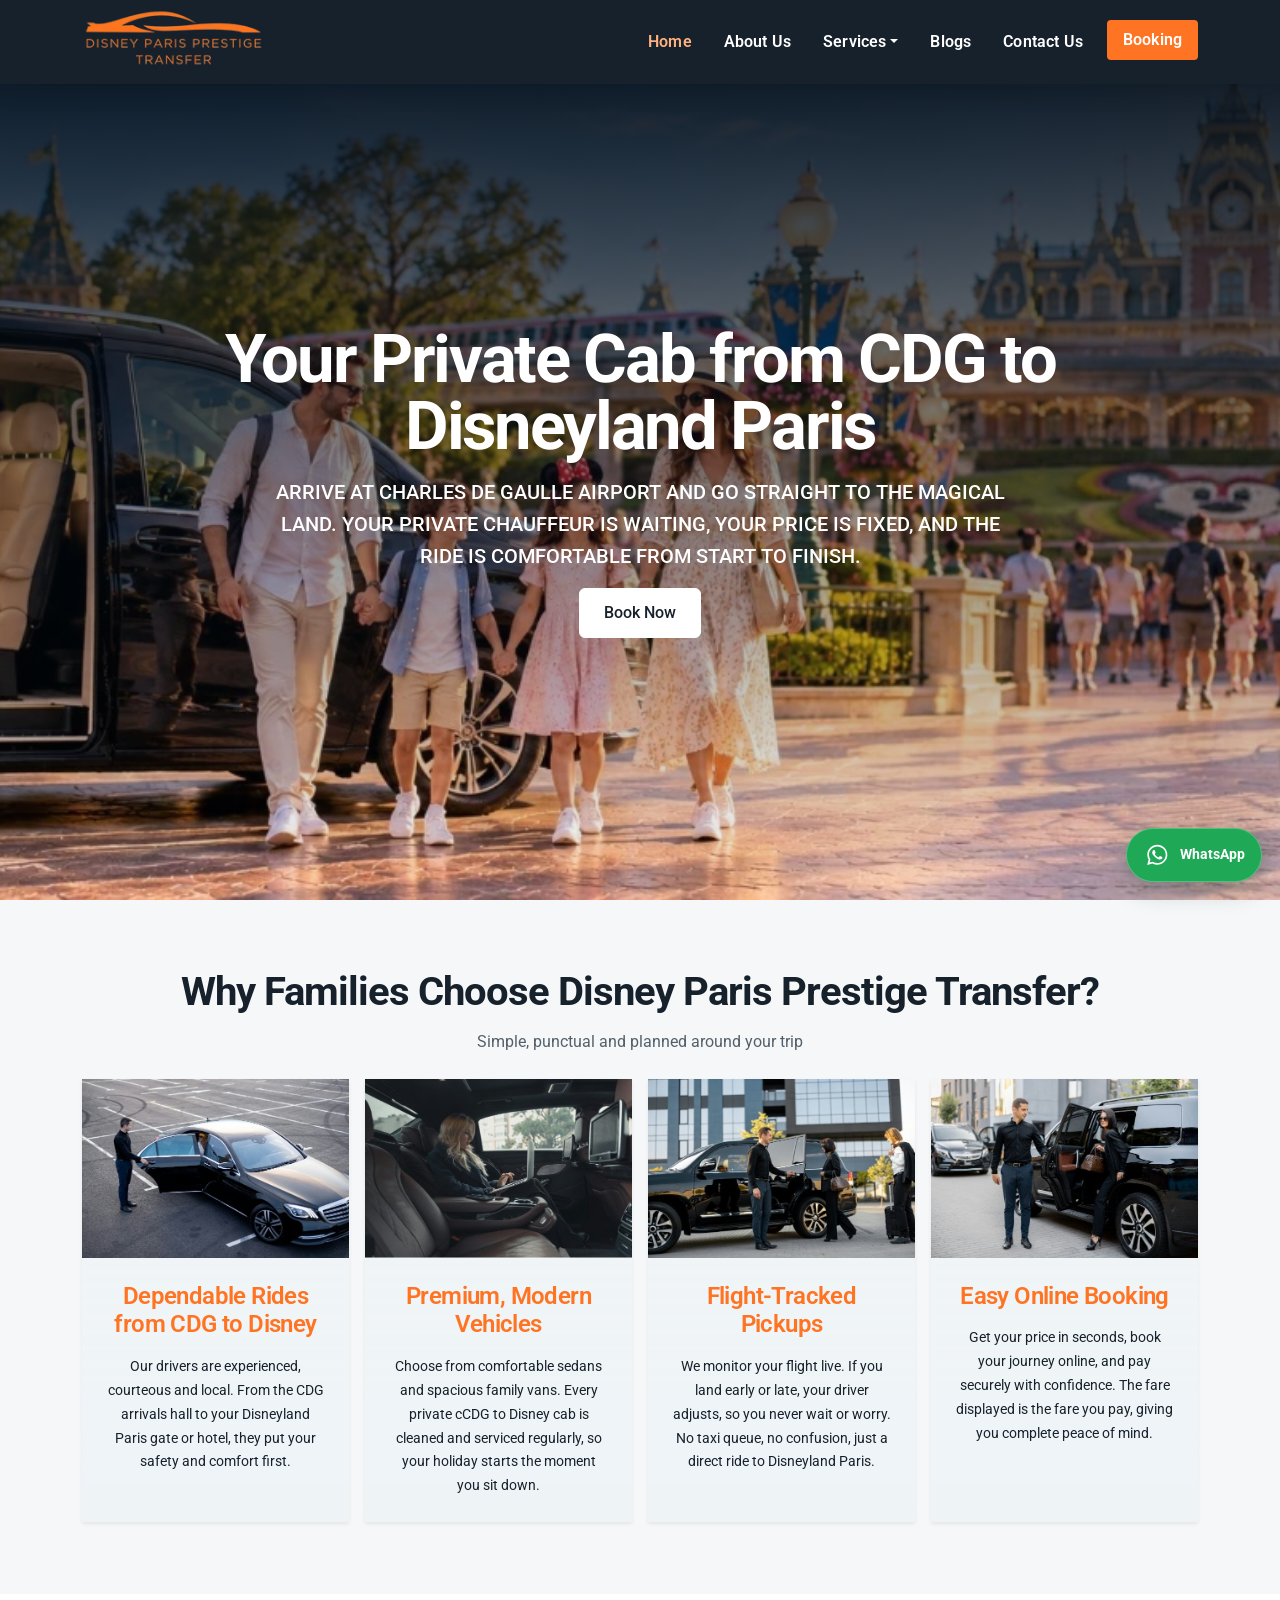
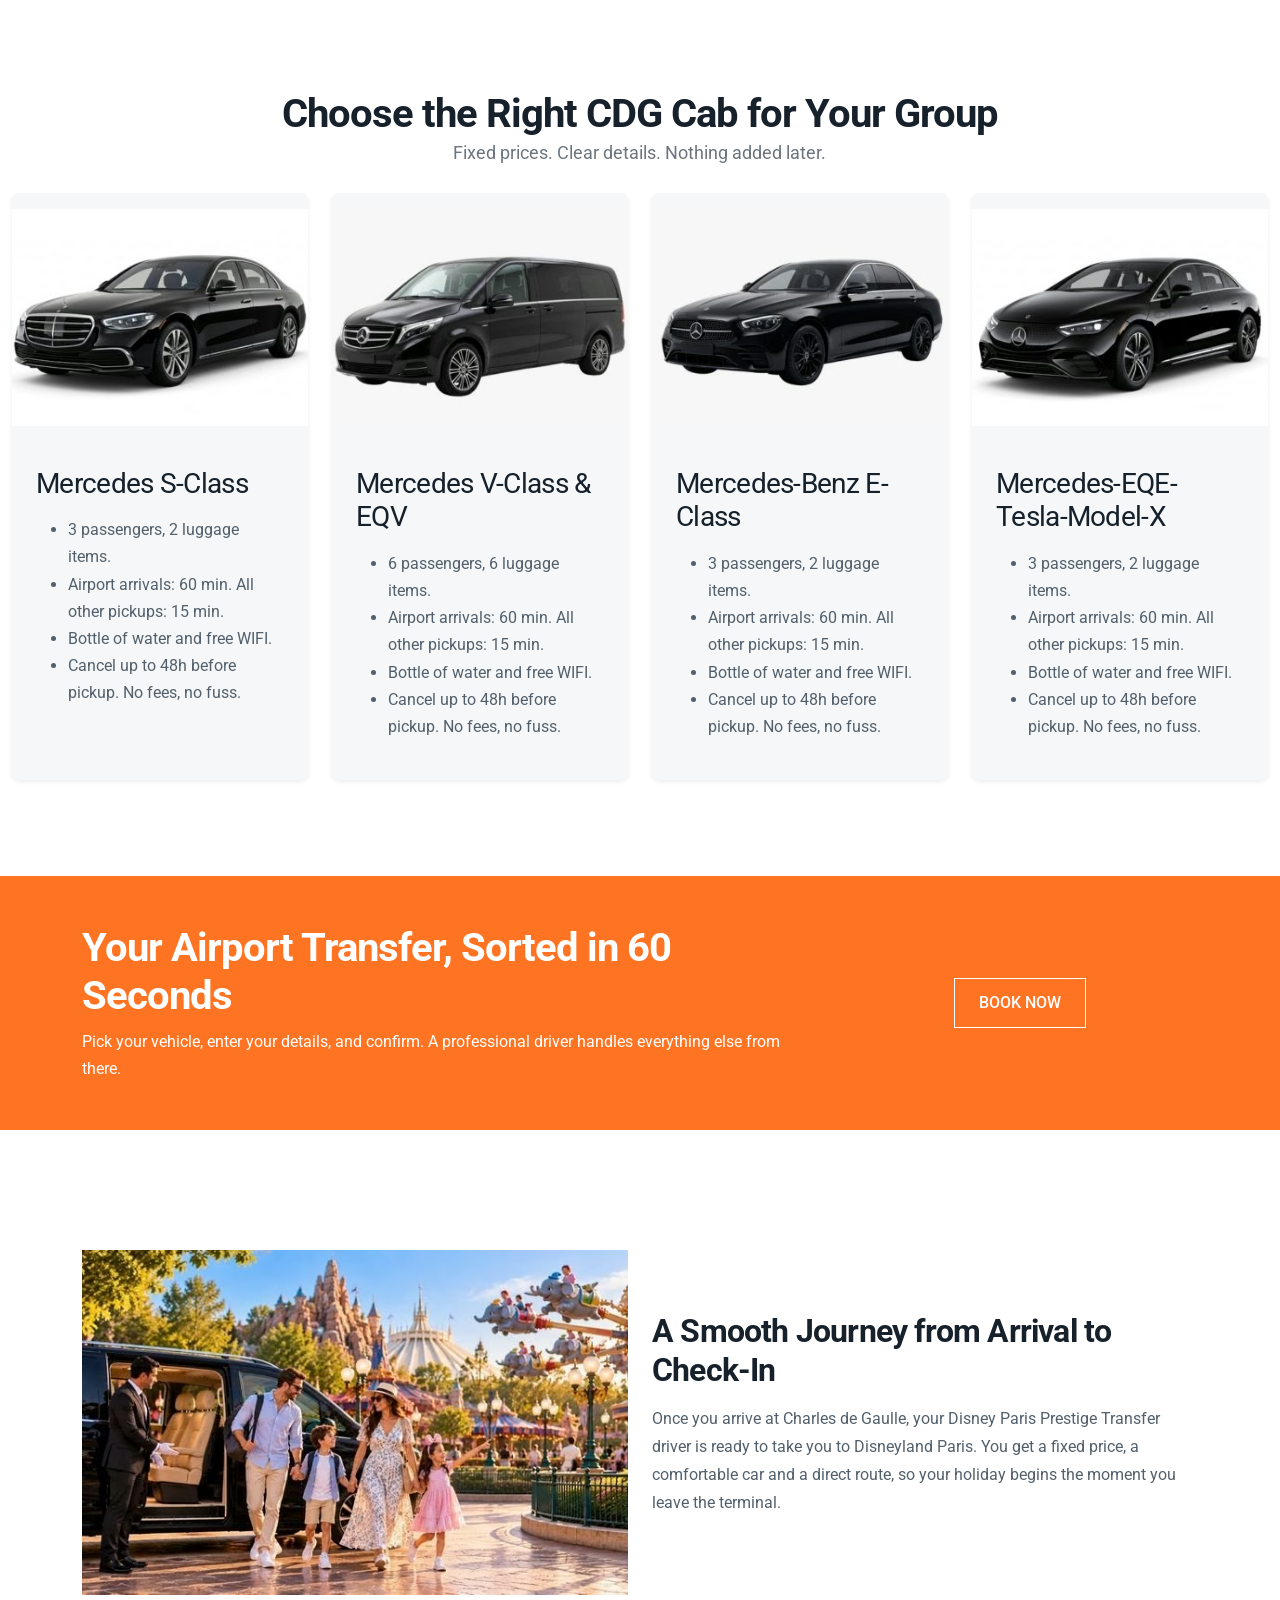
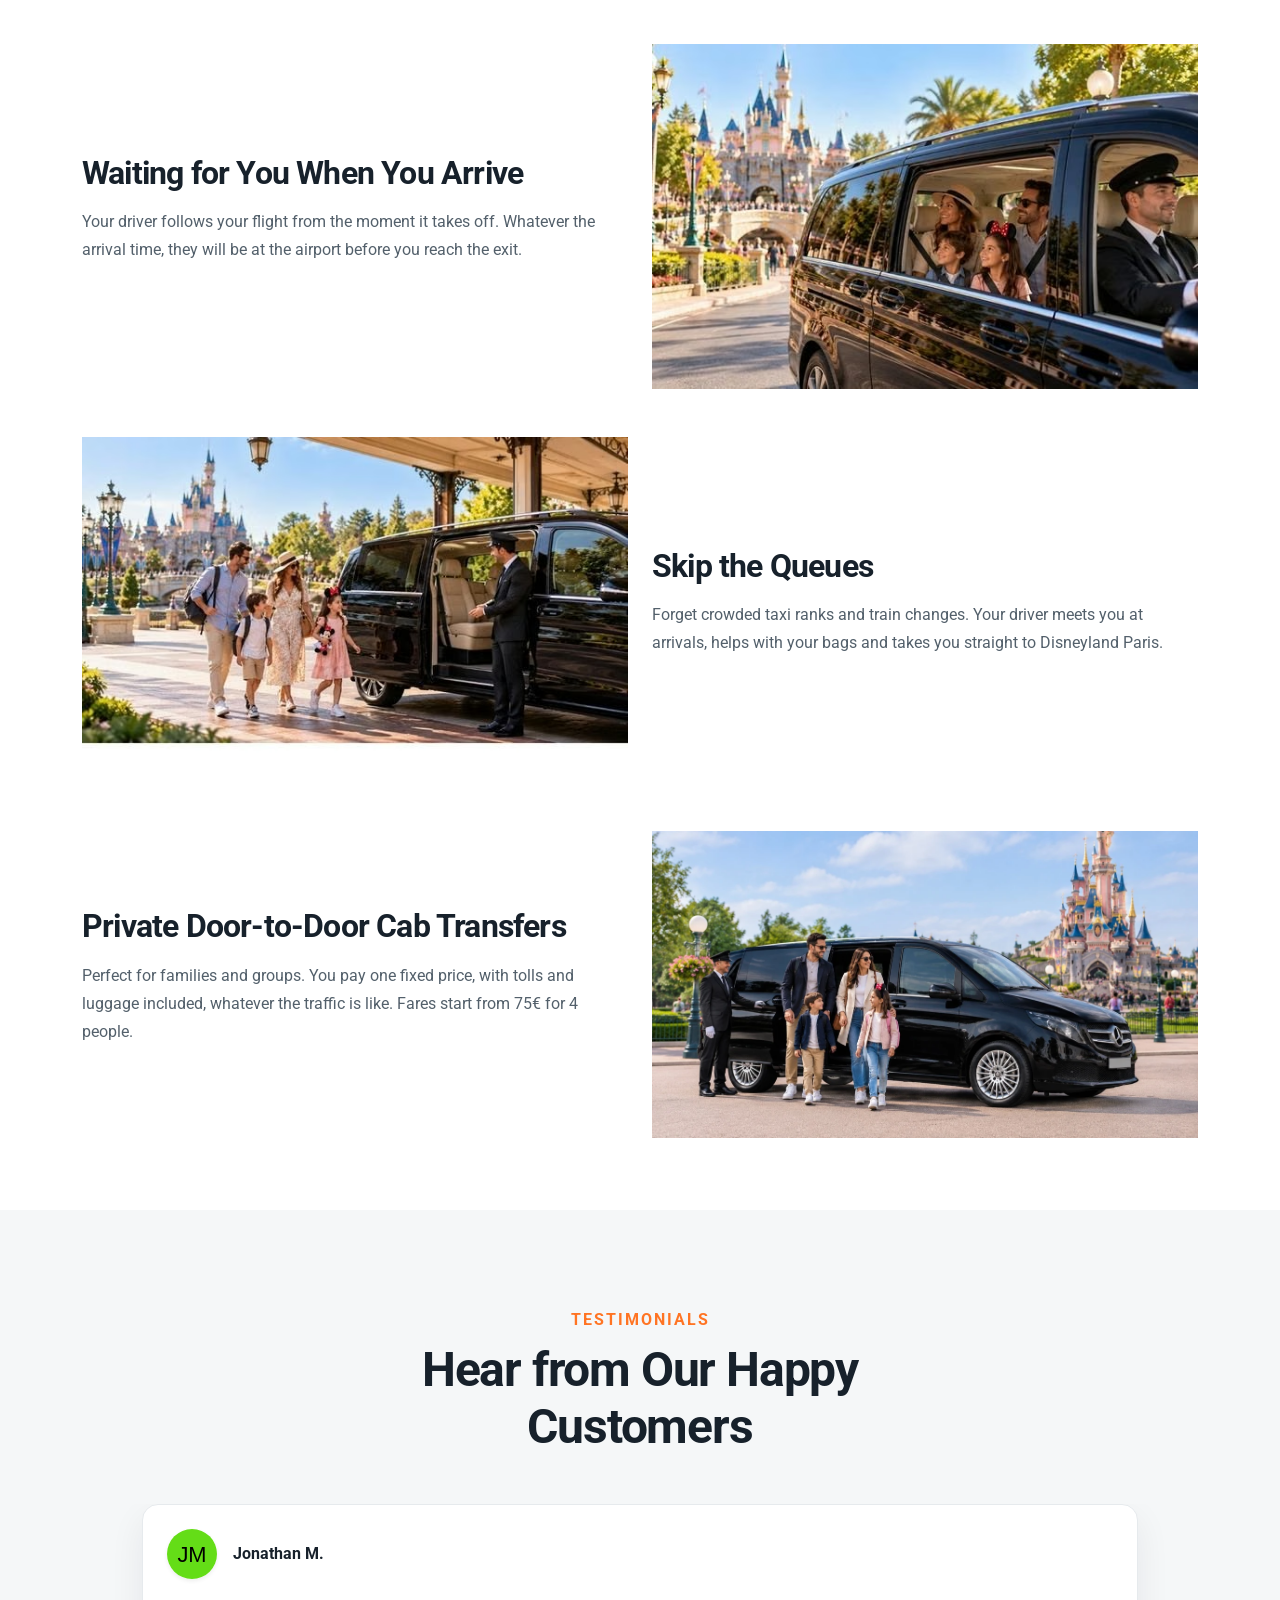
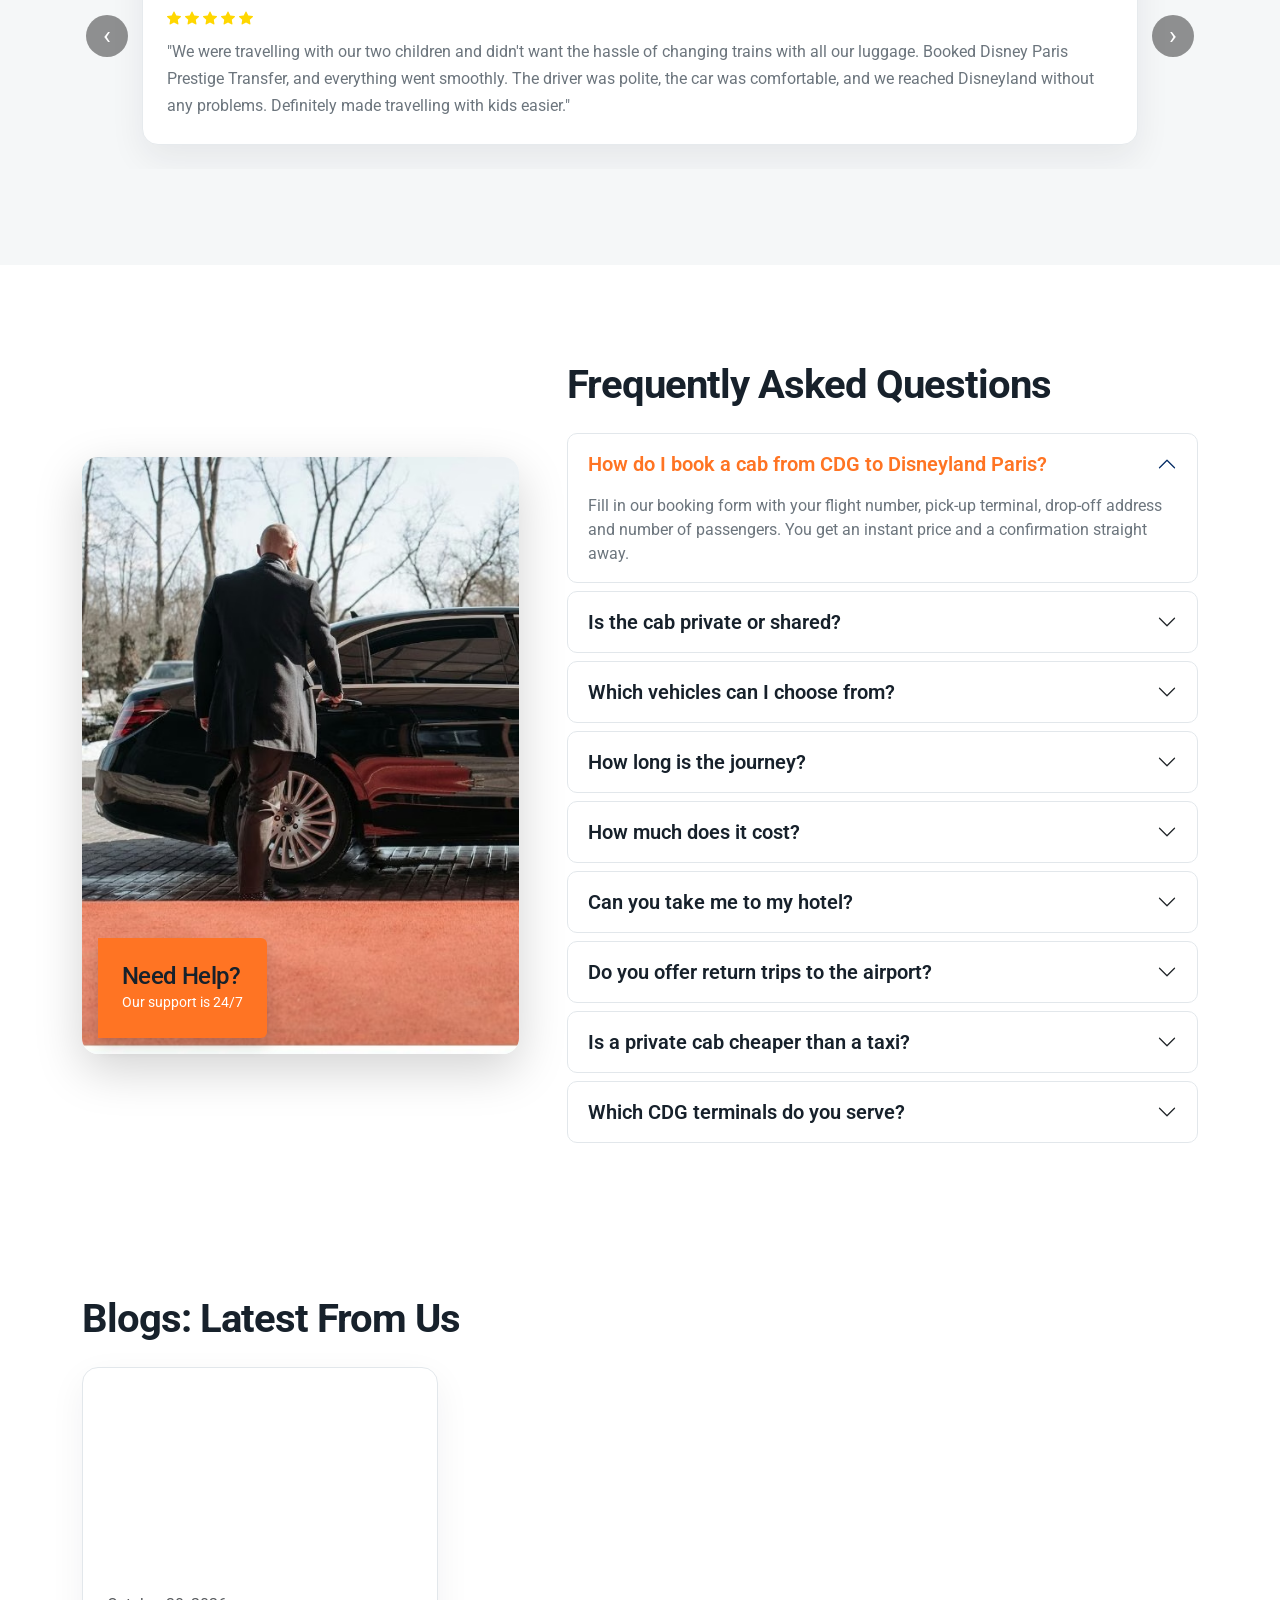
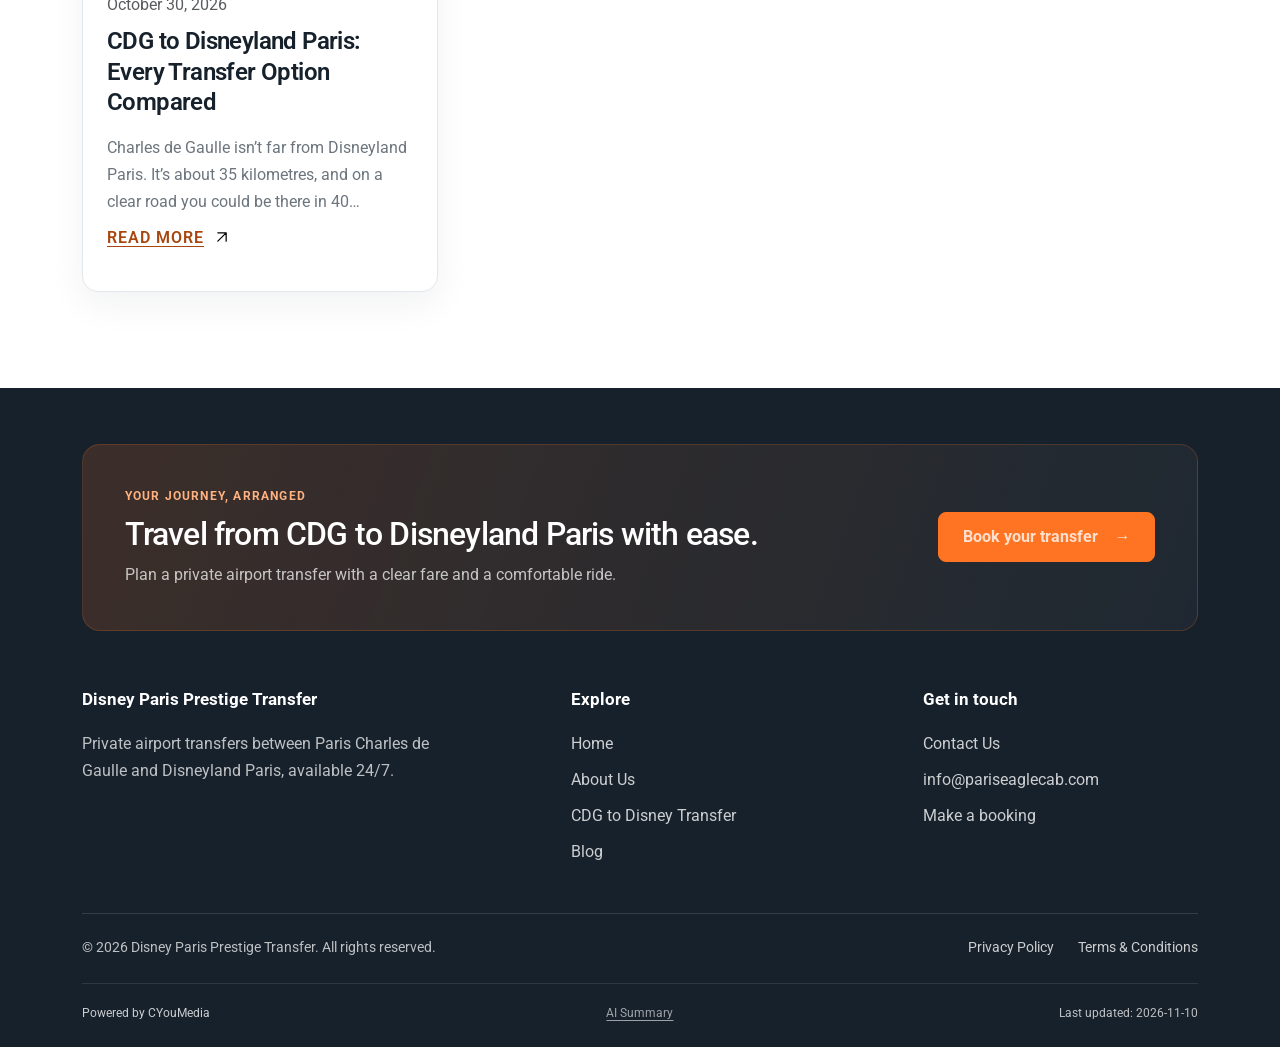
==== commit 6d92d776: "updared pages, services" ====
--- a/index.html
+++ b/index.html
@@ -188,7 +188,7 @@
 <div class="collapse navbar-collapse" id="navbarSupportedContent">
 <ul class="navbar-nav ms-auto mb-2 mb-lg-0" id="menu-primary-menu"><li class="home-page menu-item menu-item-type-custom menu-item-object-custom current-menu-item current_page_item nav-item"><a class="nav-link" href="./">Home</a></li>
 <li class="about-us menu-item menu-item-type-custom menu-item-object-custom nav-item"><a class="nav-link" href="about-us/">About Us</a></li>
-<li class="menu-item menu-item-type-post_type menu-item-object-page menu-item-has-children nav-item dropdown"><a class="nav-link dropdown-toggle" data-bs-toggle="dropdown" href="services/">Services</a><ul class="dropdown-menu"><li class="menu-item menu-item-type-post_type menu-item-object-page nav-item"><a class="nav-link" href="cdg-to-disney-cab-transfer/">CDG to Disney Cab Transfer</a></li>
+<li class="menu-item menu-item-type-post_type menu-item-object-page menu-item-has-children nav-item dropdown"><a class="nav-link dropdown-toggle" href="services/">Services</a><ul class="dropdown-menu"><li class="menu-item menu-item-type-post_type menu-item-object-page nav-item"><a class="nav-link" href="cdg-to-disney-cab-transfer/">CDG to Disney Cab Transfer</a></li>
 </ul>
 </li>
 <li class="blogs menu-item menu-item-type-post_type menu-item-object-page nav-item"><a class="nav-link" href="blogs/">Blogs</a></li>
@@ -747,95 +747,69 @@
 </div>
 <!-- BLOGS WRAPPER END -->
 </main><!-- End main-content -->
-<footer class="site-footer pt-5 pb-4 position=relative overflow-hidden">
-<div aria-hidden="true" class="mb-4" style="position:absolute;inset:0;pointer-events:none;z-index:0;">
-<!-- large radial glow top-right -->
-<div style="position:absolute;top:-180px;right:-180px;width:560px;height:560px;background:radial-gradient(circle,rgba(192,25,25,.13) 0%,transparent 70%);border-radius:50%;"></div>
-<!-- subtle glow bottom-left -->
-<div style="position:absolute;bottom:-120px;left:-80px;width:400px;height:400px;background:radial-gradient(circle,rgba(192,25,25,.07) 0%,transparent 65%);border-radius:50%;"></div>
-<!-- grid overlay -->
-<div style="position:absolute;inset:0;background-image:linear-gradient(rgba(255,255,255,.025) 1px,transparent 1px),linear-gradient(90deg,rgba(255,255,255,.025) 1px,transparent 1px);background-size:48px 48px;"></div>
-</div>
-<div class="mb-4" style="position:relative;z-index:1;border-bottom:1px solid rgba(255,255,255,.07);">
-<div class="container" style="padding-block:52px;">
-<div style="background: linear-gradient(120deg,rgba(255, 116, 35, 0.21) 0%,rgba(30,34,48,.60) 100%);border: 1px solid rgba(255, 116, 35, 0.16);border-radius:24px;padding:40px 44px;display:flex;flex-wrap:wrap;align-items:center;justify-content:space-between;gap:28px;position:relative;overflow:hidden;">
-<!-- inner decoration -->
-<div aria-hidden="true" style="position:absolute;right:-40px;top:-40px;width:200px;height:200px;border:40px solid rgba(192,25,25,.09);border-radius:50%;"></div>
-<div style="position:relative;z-index:1;">
-<h2 class="ff-heading" style="margin:0;font-size:clamp(1.3rem,3vw,1.9rem);font-weight:700;color:#fff;line-height:1.2;">Arrive the Way the Occasion Deserves</h2>
-<p style="margin:8px 0 0;font-size:.9rem;color:rgba(255,255,255,.52);line-height:1.6;max-width:660px;">
-				An exceptional fleet of luxury vehicles for any occasion — managed with the discretion and precision our clients rely on, every time.
-				</p>
-</div>
-<div style="display:flex;flex-wrap:wrap;gap:12px;position:relative;z-index:1;">
-<a class="btn btn-primary" href="https://www.pariseaglecab.com/">
-				Book Now
-				<svg aria-hidden="true" fill="none" height="14" viewbox="0 0 18 18" width="14"><path d="M3 9h12M9 3l6 6-6 6" stroke="#fff" stroke-linecap="round" stroke-linejoin="round" stroke-width="1.8"></path></svg>
-</a>
-<!-- 			  <a href="/our-fleets" style="display: inline-flex; align-items: center; gap: 8px; background: transparent; color: rgb(255, 255, 255); border: 1.5px solid rgba(255, 255, 255, 0.3); border-radius: 4px; font-weight: 600; font-size: 0.875rem; padding: 13px 28px; text-decoration: none; transition: 0.25s;" onmouseover="this.style.background='rgba(255,255,255,.08)'" onmouseout="this.style.background='transparent'">
-				View Cars
-			  </a> -->
-</div>
-</div>
-</div>
-</div>
-<div class="container">
-<div class="row g-4">
-<div class="col-lg-4 col-md-6">
-<p class="text-white fs-5 fw-medium">Disney Paris Prestige Transfer</p>
-<ul class="list-unstyled ps-0 mb-0">
-<p>
-                        Disney Paris Prestige Transfer provides private, reliable airport transfers from Paris Charles de Gaulle to Disneyland Paris, available 24/7.
-                    </p>
-</ul>
-<ul class="social__list is-style-default wp-block-social-links has-normal-icon-size has-icon-color has-icon-background-color is-layout-flex wp-container-core-social-links-is-layout-fb8583f7 wp-block-social-links-is-layout-flex" style="margin-top:30px;margin-bottom:24px">
-</ul>
-</div>
-<div class="col-lg-4 col-md-6">
-<p class="text-white fs-5 fw-medium">Explore</p>
-<ul class="list-unstyled ps-0 mb-0">
-<li><a href="about-us/">About Us</a></li>
-<li><a href="cdg-to-disney-cab-transfer/">CDG to Disney Cab Transfer</a></li>
-<li><a href="blogs/">Blogs</a></li>
-<li><a href="contact-us/">Contact Us</a></li>
-</ul>
-</div>
-<div class="col-lg-4 col-md-6">
-<p class="text-white fs-5 fw-medium">Connect With Us</p>
-<ul class="list-unstyled ps-0 mb-0">
-<li>info@pariseaglecab.com</li>
-</ul>
-</div><!--.col-->
-</div><!--.row-->
-<div class="copyright text-center pt-3 mt-3">
-<p class="mb-0">Copyright 2026 Disneyland Paris airport transfer. All rights reserved. | <a href="privacy-policy/">Privacy Policy</a> |  | <a href="terms-conditions/">Terms &amp; Conditions</a></p>
-<div class="powered-by-cyoumedia powered-by-joined" data-powered-by="cyoumedia" style="display:flex;align-items:center;flex-wrap:wrap;margin-left:auto;"><a href="https://cyoumedia.com" rel="nofollow noopener noreferrer" style="display:inline-flex;align-items:center;padding-left:20px;text-decoration:none;color:inherit;opacity:.75;font-size:12px;line-height:1;" target="_blank">Powered by CYouMedia</a><details class="ceyou-aeo" id="ai-summary"><summary class="ceyou-aeo-link">AI Summary</summary><div class="ceyou-aeo-panel"><ul><li>Book a private, fixed-price transfer from CDG Airport to Disneyland Paris. Flight-tracked pickups, premium vehicles, 24/7 support, fares from €75.</li><li>Arrive at Charles de Gaulle Airport and go straight to the magical land. Your private chauffeur is waiting, your price is fixed, and the ride is comfortable from start to finish.</li><li>Simple, punctual and planned around your trip</li></ul></div></details><p class="last-updated" data-last-updated="2026-11-10" style="margin:0 0 0 40px;padding:0;font-family:inherit;font-size:12px;line-height:1;color:inherit;opacity:.75;">Last updated: 2026-11-10</p></div></div>
-</div>
+<footer class="site-footer site-footer--refined">
+  <div class="container">
+    <div class="footer-cta">
+      <div>
+        <p class="footer-eyebrow">Your journey, arranged</p>
+        <h2>Travel from CDG to Disneyland Paris with ease.</h2>
+        <p>Plan a private airport transfer with a clear fare and a comfortable ride.</p>
+      </div>
+      <a class="btn btn-primary" href="https://www.pariseaglecab.com/">Book your transfer <span aria-hidden="true">→</span></a>
+    </div>
+    <div class="footer-main">
+      <div class="footer-brand">
+        <p class="footer-heading">Disney Paris Prestige Transfer</p>
+        <p>Private airport transfers between Paris Charles de Gaulle and Disneyland Paris, available 24/7.</p>
+      </div>
+      <nav aria-label="Footer navigation">
+        <p class="footer-heading">Explore</p>
+        <ul>
+          <li><a href="./">Home</a></li>
+          <li><a href="about-us/">About Us</a></li>
+          <li><a href="cdg-to-disney-cab-transfer/">CDG to Disney Transfer</a></li>
+          <li><a href="blogs/">Blog</a></li>
+        </ul>
+      </nav>
+      <div>
+        <p class="footer-heading">Get in touch</p>
+        <ul>
+          <li><a href="contact-us/">Contact Us</a></li>
+          <li><a href="mailto:info@pariseaglecab.com">info@pariseaglecab.com</a></li>
+          <li><a href="https://www.pariseaglecab.com/">Make a booking</a></li>
+        </ul>
+      </div>
+    </div>
+    <div class="footer-legal">
+      <p>© 2026 Disney Paris Prestige Transfer. All rights reserved.</p>
+      <nav aria-label="Legal information">
+        <a href="privacy-policy/">Privacy Policy</a>
+        <a href="terms-conditions/">Terms &amp; Conditions</a>
+      </nav>
+    </div>
+    <div class="footer-meta">
+      <a class="footer-credit" href="https://cyoumedia.com/" rel="nofollow noopener noreferrer" target="_blank">Powered by CYouMedia</a>
+      <details class="ceyou-aeo" id="ai-summary">
+        <summary class="ceyou-aeo-link">AI Summary</summary>
+        <div class="ceyou-aeo-panel">
+          <ul>
+            <li>Private transfers connect Paris Charles de Gaulle Airport and Disneyland Paris.</li>
+            <li>Book a fixed-price ride with a private chauffeur and a comfortable vehicle.</li>
+            <li>Transfers are available around the clock.</li>
+          </ul>
+        </div>
+      </details>
+      <p class="last-updated" data-last-updated="2026-11-10">Last updated: <time datetime="2026-11-10">2026-11-10</time></p>
+    </div>
+  </div>
 </footer>
 <!-- <button onclick="topFunction()" id="backTop" class="btn backTop justify-content-center align-items-center p-0 bg-primary" title="Go to top" style="display: flex;">
         <svg xmlns="http://www.w3.org/2000/svg" width="96" height="96" viewBox="0 0 24 24"><path fill="#292929" d="M11.5 19V6.921l-5.792 5.792L5 12l7-7l7 7l-.708.713L12.5 6.921V19z"></path></svg>
     </button> -->
-<!-- Click to Chat - https://holithemes.com/plugins/click-to-chat/  v4.46 -->
-<div class="ht-ctc ht-ctc-chat ctc-analytics ctc_wp_desktop style-2 ht_ctc_entry_animation ht_ctc_an_entry_corner" id="ht-ctc-chat" style="display: none;  position: fixed; bottom: 15px; right: 15px;">
-<div class="ht_ctc_style ht_ctc_chat_style">
-<div class="ctc-analytics ctc_s_2" style="display: flex; justify-content: center; align-items: center;  ">
-<p class="ctc-analytics ctc_cta ctc_cta_stick ht-ctc-cta ht-ctc-cta-hover" style="padding: 0px 16px; line-height: 1.6; font-size: 15px; background-color: #25D366; color: #ffffff; border-radius:10px; margin:0 10px;  display: none; order: 0; ">Contact us!</p>
-<svg height="50px" style="pointer-events:none; display:block; height:50px; width:50px;" viewbox="0 0 1024 1024" width="50px">
-<defs>
-<path d="M1023.941 765.153c0 5.606-.171 17.766-.508 27.159-.824 22.982-2.646 52.639-5.401 66.151-4.141 20.306-10.392 39.472-18.542 55.425-9.643 18.871-21.943 35.775-36.559 50.364-14.584 14.56-31.472 26.812-50.315 36.416-16.036 8.172-35.322 14.426-55.744 18.549-13.378 2.701-42.812 4.488-65.648 5.3-9.402.336-21.564.505-27.15.505l-504.226-.081c-5.607 0-17.765-.172-27.158-.509-22.983-.824-52.639-2.646-66.152-5.4-20.306-4.142-39.473-10.392-55.425-18.542-18.872-9.644-35.775-21.944-50.364-36.56-14.56-14.584-26.812-31.471-36.415-50.314-8.174-16.037-14.428-35.323-18.551-55.744-2.7-13.378-4.487-42.812-5.3-65.649-.334-9.401-.503-21.563-.503-27.148l.08-504.228c0-5.607.171-17.766.508-27.159.825-22.983 2.646-52.639 5.401-66.151 4.141-20.306 10.391-39.473 18.542-55.426C34.154 93.24 46.455 76.336 61.07 61.747c14.584-14.559 31.472-26.812 50.315-36.416 16.037-8.172 35.324-14.426 55.745-18.549 13.377-2.701 42.812-4.488 65.648-5.3 9.402-.335 21.565-.504 27.149-.504l504.227.081c5.608 0 17.766.171 27.159.508 22.983.825 52.638 2.646 66.152 5.401 20.305 4.141 39.472 10.391 55.425 18.542 18.871 9.643 35.774 21.944 50.363 36.559 14.559 14.584 26.812 31.471 36.415 50.315 8.174 16.037 14.428 35.323 18.551 55.744 2.7 13.378 4.486 42.812 5.3 65.649.335 9.402.504 21.564.504 27.15l-.082 504.226z" id="htwasqicona-chat"></path>
-</defs>
-<lineargradient gradientunits="userSpaceOnUse" id="htwasqiconb-chat" x1="512.001" x2="512.001" y1=".978" y2="1025.023">
-<stop offset="0" stop-color="#61fd7d"></stop>
-<stop offset="1" stop-color="#2bb826"></stop>
-</lineargradient>
-<use fill="url(#htwasqiconb-chat)" overflow="visible" style="fill: url(#htwasqiconb-chat)" xlink:href="#htwasqicona-chat"></use>
-<g>
-<path d="M783.302 243.246c-69.329-69.387-161.529-107.619-259.763-107.658-202.402 0-367.133 164.668-367.214 367.072-.026 64.699 16.883 127.854 49.017 183.522l-52.096 190.229 194.665-51.047c53.636 29.244 114.022 44.656 175.482 44.682h.151c202.382 0 367.128-164.688 367.21-367.094.039-98.087-38.121-190.319-107.452-259.706zM523.544 808.047h-.125c-54.767-.021-108.483-14.729-155.344-42.529l-11.146-6.612-115.517 30.293 30.834-112.592-7.259-11.544c-30.552-48.579-46.688-104.729-46.664-162.379.066-168.229 136.985-305.096 305.339-305.096 81.521.031 158.154 31.811 215.779 89.482s89.342 134.332 89.312 215.859c-.066 168.243-136.984 305.118-305.209 305.118zm167.415-228.515c-9.177-4.591-54.286-26.782-62.697-29.843-8.41-3.062-14.526-4.592-20.645 4.592-6.115 9.182-23.699 29.843-29.053 35.964-5.352 6.122-10.704 6.888-19.879 2.296-9.176-4.591-38.74-14.277-73.786-45.526-27.275-24.319-45.691-54.359-51.043-63.543-5.352-9.183-.569-14.146 4.024-18.72 4.127-4.109 9.175-10.713 13.763-16.069 4.587-5.355 6.117-9.183 9.175-15.304 3.059-6.122 1.529-11.479-.765-16.07-2.293-4.591-20.644-49.739-28.29-68.104-7.447-17.886-15.013-15.466-20.645-15.747-5.346-.266-11.469-.322-17.585-.322s-16.057 2.295-24.467 11.478-32.113 31.374-32.113 76.521c0 45.147 32.877 88.764 37.465 94.885 4.588 6.122 64.699 98.771 156.741 138.502 21.892 9.45 38.982 15.094 52.308 19.322 21.98 6.979 41.982 5.995 57.793 3.634 17.628-2.633 54.284-22.189 61.932-43.615 7.646-21.427 7.646-39.791 5.352-43.617-2.294-3.826-8.41-6.122-17.585-10.714z" fill="#FFF" style="fill: #FFFFFF;"></path>
-</g>
-</svg></div>
-</div>
-</div>
-<span class="ht_ctc_chat_data" data-rest="3744f78392" data-settings='{"number":"33698842828","pre_filled":"","dis_m":"show","dis_d":"show","css":"cursor: pointer; z-index: 99999999;","pos_d":"position: fixed; bottom: 15px; right: 15px;","pos_m":"position: fixed; bottom: 15px; right: 15px;","side_d":"right","side_m":"right","schedule":"no","se":150,"ani":"no-animation","page_id":76,"url_target_d":"_blank","ga":"yes","gtm":"1","fb":"yes","webhook_format":"json","g_init":"default","g_an_event_name":"click to chat","gtm_event_name":"Click to Chat","pixel_event_name":"Click to Chat by HoliThemes"}'></span>
+<a class="whatsapp-widget" href="https://wa.me/33698842828?text=Hello%2C%20I%27d%20like%20to%20ask%20about%20a%20Disneyland%20Paris%20transfer." target="_blank" rel="noopener noreferrer" aria-label="Chat with us on WhatsApp">
+  <img src="assets/images/whatsapp.svg" alt="" width="28" height="28" aria-hidden="true"/>
+  <span>WhatsApp</span>
+</a>
 <style id="core-block-supports-inline-css" type="text/css">
 .wp-container-core-group-is-layout-9ab1b685{grid-template-columns:repeat(auto-fill, minmax(min(27rem, 100%), 1fr));container-type:inline-size;}
 /*# sourceURL=core-block-supports-inline-css */
--- a/assets/css/site-refresh.css
+++ b/assets/css/site-refresh.css
@@ -27,6 +27,11 @@
 .site-header .dropdown-menu { border: 1px solid #e2e7eb; border-radius: 10px; box-shadow: var(--shadow); }
 .site-header .navbar .dropdown-menu .nav-link { color: #17212b; }
 .site-header .navbar .dropdown-menu .nav-link:hover { color: var(--brand); }
+.site-header .navbar .nav-item.dropdown:hover > .dropdown-menu,
+.site-header .navbar .nav-item.dropdown:focus-within > .dropdown-menu { display: block; }
+@media (max-width: 991px) {
+  .site-header .navbar .nav-item.dropdown > .dropdown-menu { display: block; }
+}
 .subpage__header { padding: 10.5rem 0 5rem; background: #17212b; overflow: hidden; }
 .subpage__header > img, .subpage__header > picture img { object-position: center; }
 .subpage__header h1 { max-width: 900px; margin-inline: auto; font-size: clamp(2.35rem, 4.5vw, 4rem) !important; line-height: 1.13; font-weight: 700 !important; }
@@ -41,6 +46,94 @@
 .bg-light { background-color: #f5f7f8 !important; }
 .site-footer { background: #17212b; }
 .site-footer .copyright { border-color: rgba(255,255,255,.12); }
+
+/* Footer */
+.site-footer--refined { position: relative; overflow: visible; padding: 3.5rem 0 1.5rem; color: rgba(255,255,255,.72); }
+.site-footer--refined .footer-cta { display: flex; align-items: center; justify-content: space-between; gap: 2rem; padding: clamp(1.6rem, 4vw, 2.6rem); border: 1px solid rgba(255,116,35,.2); border-radius: 18px; background: linear-gradient(110deg, rgba(255,116,35,.16), rgba(255,255,255,.035)); }
+.site-footer--refined .footer-eyebrow { margin: 0 0 .5rem; color: #ffb27f; font-size: .75rem; font-weight: 700; letter-spacing: .1em; text-transform: uppercase; }
+.site-footer--refined .footer-cta h2 { margin: 0 0 .5rem; color: #fff; font-size: clamp(1.45rem, 2.7vw, 2rem); }
+.site-footer--refined .footer-cta p:last-child { max-width: 42rem; margin: 0; }
+.site-footer--refined .footer-cta .btn { flex: none; white-space: nowrap; }
+.site-footer--refined .footer-cta .btn span { margin-left: .4rem; }
+.site-footer--refined .footer-main { display: grid; grid-template-columns: minmax(0, 1.5fr) repeat(2, minmax(0, 1fr)); gap: clamp(2rem, 6vw, 5rem); padding: 3.4rem 0 3rem; }
+.site-footer--refined .footer-brand > p:last-child { max-width: 24rem; margin: 0; }
+.site-footer--refined .footer-heading { margin: 0 0 1rem; color: #fff; font-size: 1.05rem; font-weight: 700; }
+.site-footer--refined ul { margin: 0; padding: 0; list-style: none; }
+.site-footer--refined .footer-main li + li { margin-top: .55rem; }
+.site-footer--refined a { color: rgba(255,255,255,.78); text-decoration: none; }
+.site-footer--refined a:hover, .site-footer--refined a:focus-visible { color: #fff; text-decoration: underline; }
+.site-footer--refined .footer-legal { display: flex; justify-content: space-between; align-items: center; gap: 1rem 2rem; padding: 1.4rem 0; border-top: 1px solid rgba(255,255,255,.13); font-size: .875rem; }
+.site-footer--refined .footer-legal p { margin: 0; }
+.site-footer--refined .footer-legal nav { display: flex; flex-wrap: wrap; gap: .5rem 1.5rem; }
+.site-footer--refined .footer-legal a { font-size: inherit; }
+.site-footer--refined .footer-meta { display: grid; grid-template-columns: 1fr 1fr 1fr; align-items: center; gap: 1rem; padding-top: 1.2rem; border-top: 1px solid rgba(255,255,255,.1); font-size: .75rem; }
+.site-footer--refined .footer-meta > :first-child { justify-self: start; }
+.site-footer--refined .footer-meta > :nth-child(2) { justify-self: center; }
+.site-footer--refined .footer-meta > :last-child { justify-self: end; }
+.site-footer--refined .footer-credit { font-size: inherit; }
+.site-footer--refined .last-updated { margin: 0; line-height: 1.5; white-space: nowrap; }
+.site-footer--refined .ceyou-aeo { position: relative; display: block; margin: 0; }
+.site-footer--refined .ceyou-aeo-link { display: block; color: rgba(255,255,255,.78); font-size: inherit; line-height: 1.5; text-decoration: underline; text-underline-offset: 3px; cursor: pointer; list-style: none; }
+.site-footer--refined .ceyou-aeo-link::-webkit-details-marker { display: none; }
+.site-footer--refined .ceyou-aeo-panel { position: absolute; bottom: calc(100% + .75rem); left: 50%; right: auto; z-index: 20; width: min(360px, calc(100vw - 2rem)); padding: 1rem 1.2rem; transform: translateX(-50%); border: 1px solid #dfe5e9; border-radius: 12px; background: #fff; color: #24333f; box-shadow: 0 16px 38px rgba(0,0,0,.28); text-align: left; }
+.site-footer--refined .ceyou-aeo-panel ul { padding-left: 1.1rem; list-style: disc; }
+.site-footer--refined .ceyou-aeo-panel li + li { margin-top: .5rem; }
+
+/* Services page: match the shared image header and FAQ surfaces. */
+.services-page .services-hero {
+  display: flex;
+  align-items: center;
+  min-height: 360px;
+  background: #17212b url('../../images/dl_f38f0055232b.webp') center 48% / cover no-repeat;
+}
+.services-page .services-hero > .bg-dark {
+  background: linear-gradient(90deg, rgba(15,25,34,.82), rgba(15,25,34,.62)) !important;
+  opacity: 1 !important;
+}
+.services-page .services-hero .container { width: 100%; }
+.services-page #faq { margin: 0; padding: clamp(3.5rem, 7vw, 6rem) 0; background: #f5f7f8; }
+.services-page #faq > .container { display: grid; grid-template-columns: minmax(220px, .8fr) minmax(0, 1.4fr); align-items: start; gap: .85rem clamp(2rem, 6vw, 6rem); max-width: 1140px; }
+.services-page #faq h2 { grid-column: 1; grid-row: 1 / span 3; margin: .1rem 0 0 !important; color: #17212b; font-size: clamp(1.9rem, 3vw, 2.6rem); font-weight: 700 !important; line-height: 1.2; text-align: left !important; }
+.services-page #faq .faq-item { grid-column: 2; width: 100%; margin: 0; padding: 0; border: 1px solid #e2e7eb; border-radius: 12px; background: #fff; box-shadow: 0 8px 28px rgba(23,33,43,.045); overflow: hidden; }
+.services-page #faq .faq-item > summary { min-height: 72px; padding: 1.3rem 1.5rem; color: #17212b; font-size: 1rem; font-weight: 700; line-height: 1.45; }
+.services-page #faq .faq-item > summary::after { color: #d8601a; font-size: 1.4rem; }
+.services-page #faq .faq-item[open] { border-color: #f4c7aa; box-shadow: 0 12px 30px rgba(23,33,43,.075); }
+.services-page #faq .faq-item > p { margin: 0; padding: 0 1.5rem 1.4rem; color: #53606b; font-size: .97rem; line-height: 1.7; }
+
+@media (max-width: 767px) {
+  .services-page .services-hero { min-height: 300px; background-position: 57% center; }
+  .services-page #faq > .container { grid-template-columns: 1fr; gap: .75rem; }
+  .services-page #faq h2 { grid-column: 1; grid-row: auto; margin: 0 0 1.1rem !important; }
+  .services-page #faq .faq-item { grid-column: 1; }
+  .services-page #faq .faq-item > summary { min-height: 0; padding: 1.15rem 1.2rem; }
+  .services-page #faq .faq-item > p { padding: 0 1.2rem 1.2rem; }
+}
+
+/* One-click WhatsApp link */
+.whatsapp-widget { position: fixed; right: max(18px, env(safe-area-inset-right)); bottom: max(18px, env(safe-area-inset-bottom)); z-index: 1000; display: inline-flex; align-items: center; gap: .55rem; width: max-content; max-width: calc(100vw - 36px); padding: .75rem 1rem; border: 1px solid rgba(255,255,255,.24); border-radius: 999px; background: #1fa855; color: #fff; box-shadow: 0 8px 24px rgba(16,64,38,.28); font-size: .9rem; font-weight: 700; line-height: 1; text-decoration: none; transition: background-color .2s ease, transform .2s ease; }
+.whatsapp-widget img { display: block; width: 28px; height: 28px; flex: none; }
+.whatsapp-widget:hover { background: #168a45; color: #fff; text-decoration: none; transform: translateY(-2px); }
+.whatsapp-widget:focus-visible { outline: 3px solid #ffb27f; outline-offset: 3px; }
+
+@media (max-width: 767px) {
+  .site-footer--refined { padding-top: 2.5rem; }
+  .site-footer--refined .footer-cta { display: block; }
+  .site-footer--refined .footer-cta .btn { margin-top: 1.3rem; }
+  .site-footer--refined .footer-main { grid-template-columns: repeat(2, minmax(0, 1fr)); gap: 2rem; padding: 2.5rem 0; }
+  .site-footer--refined .footer-brand { grid-column: 1 / -1; }
+  .site-footer--refined .footer-legal { align-items: flex-start; flex-direction: column; }
+  .site-footer--refined .footer-meta { grid-template-columns: 1fr; gap: .65rem; }
+  .site-footer--refined .footer-meta > * { justify-self: start !important; }
+  .site-footer--refined .ceyou-aeo-panel { left: 0; transform: none; }
+}
+@media (max-width: 480px) {
+  .site-footer--refined .footer-main { grid-template-columns: 1fr; }
+  .site-footer--refined .footer-brand { grid-column: auto; }
+  .whatsapp-widget { right: 14px; bottom: max(14px, env(safe-area-inset-bottom)); }
+}
+@media (prefers-reduced-motion: reduce) {
+  .whatsapp-widget { transition: none; }
+}
 
 /* Home: clearer section rhythm and consistent cards */
 .homepage__header.hero-video-container {
